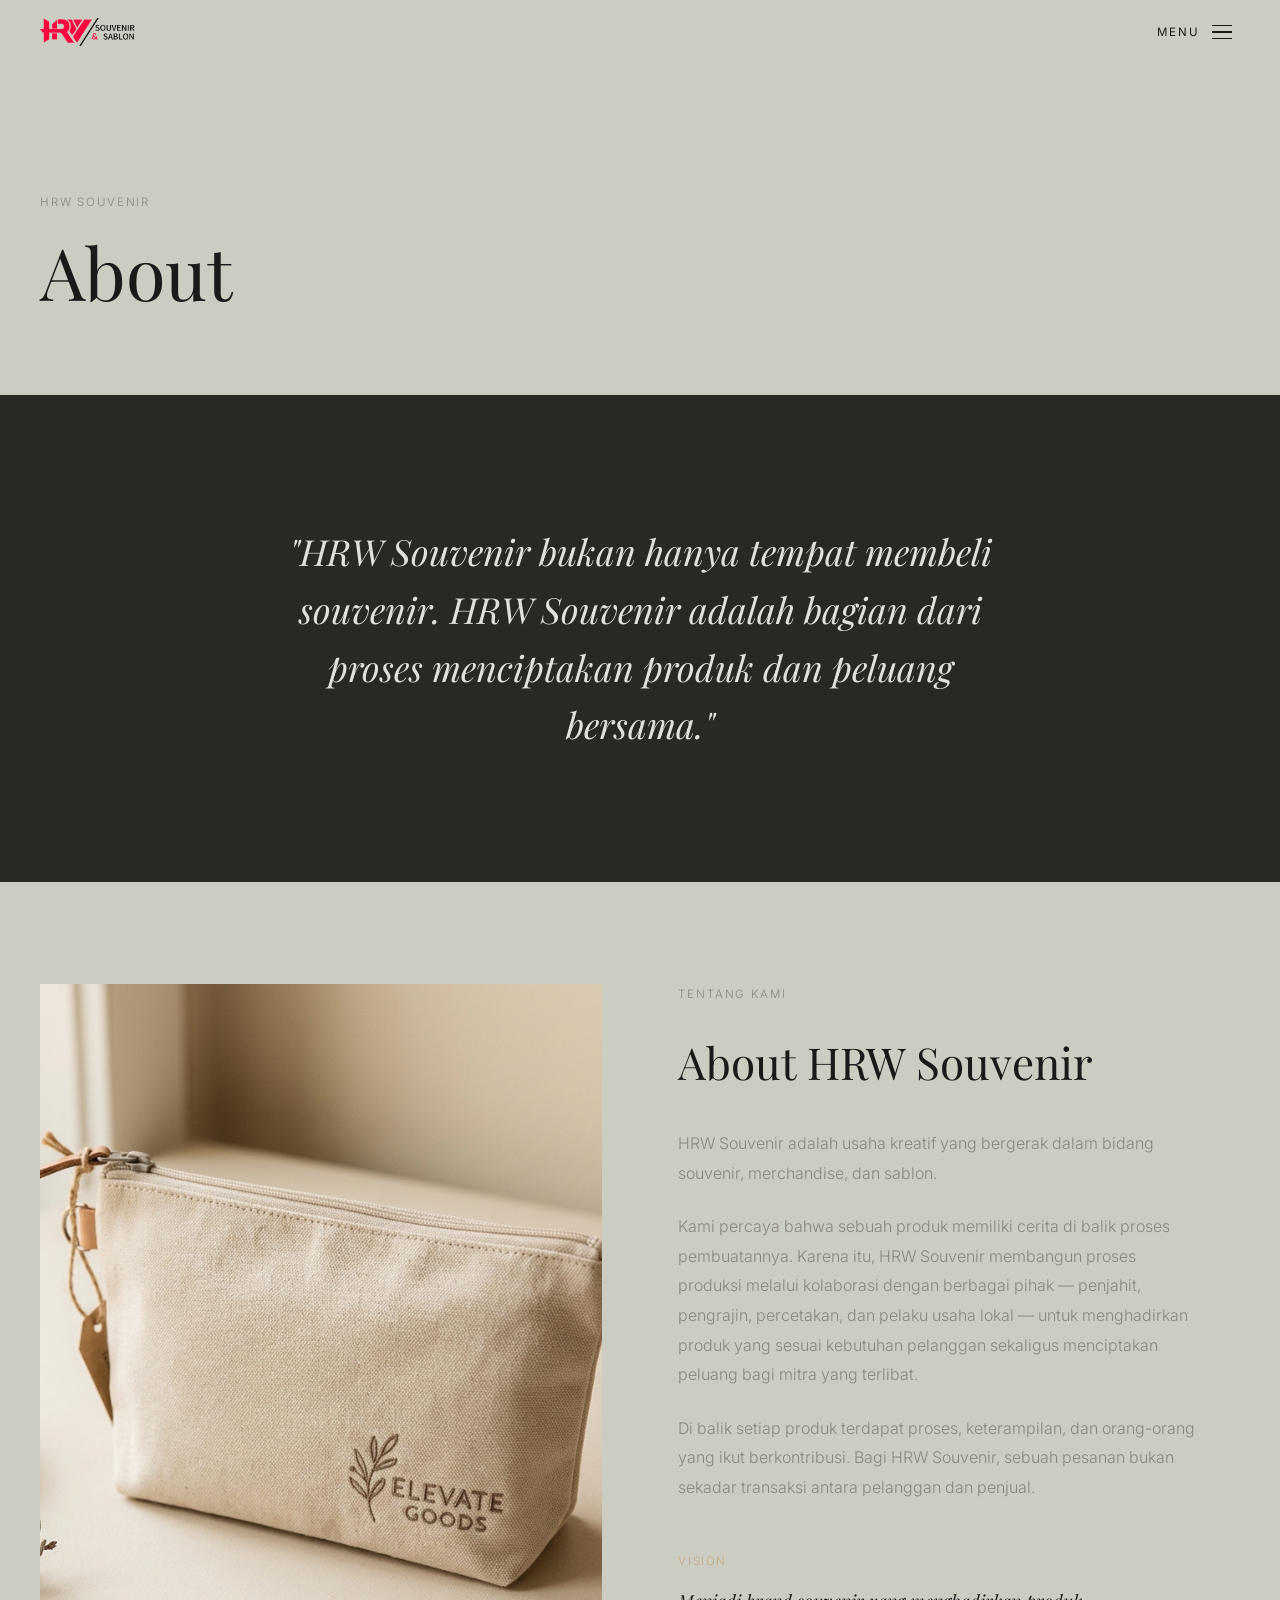
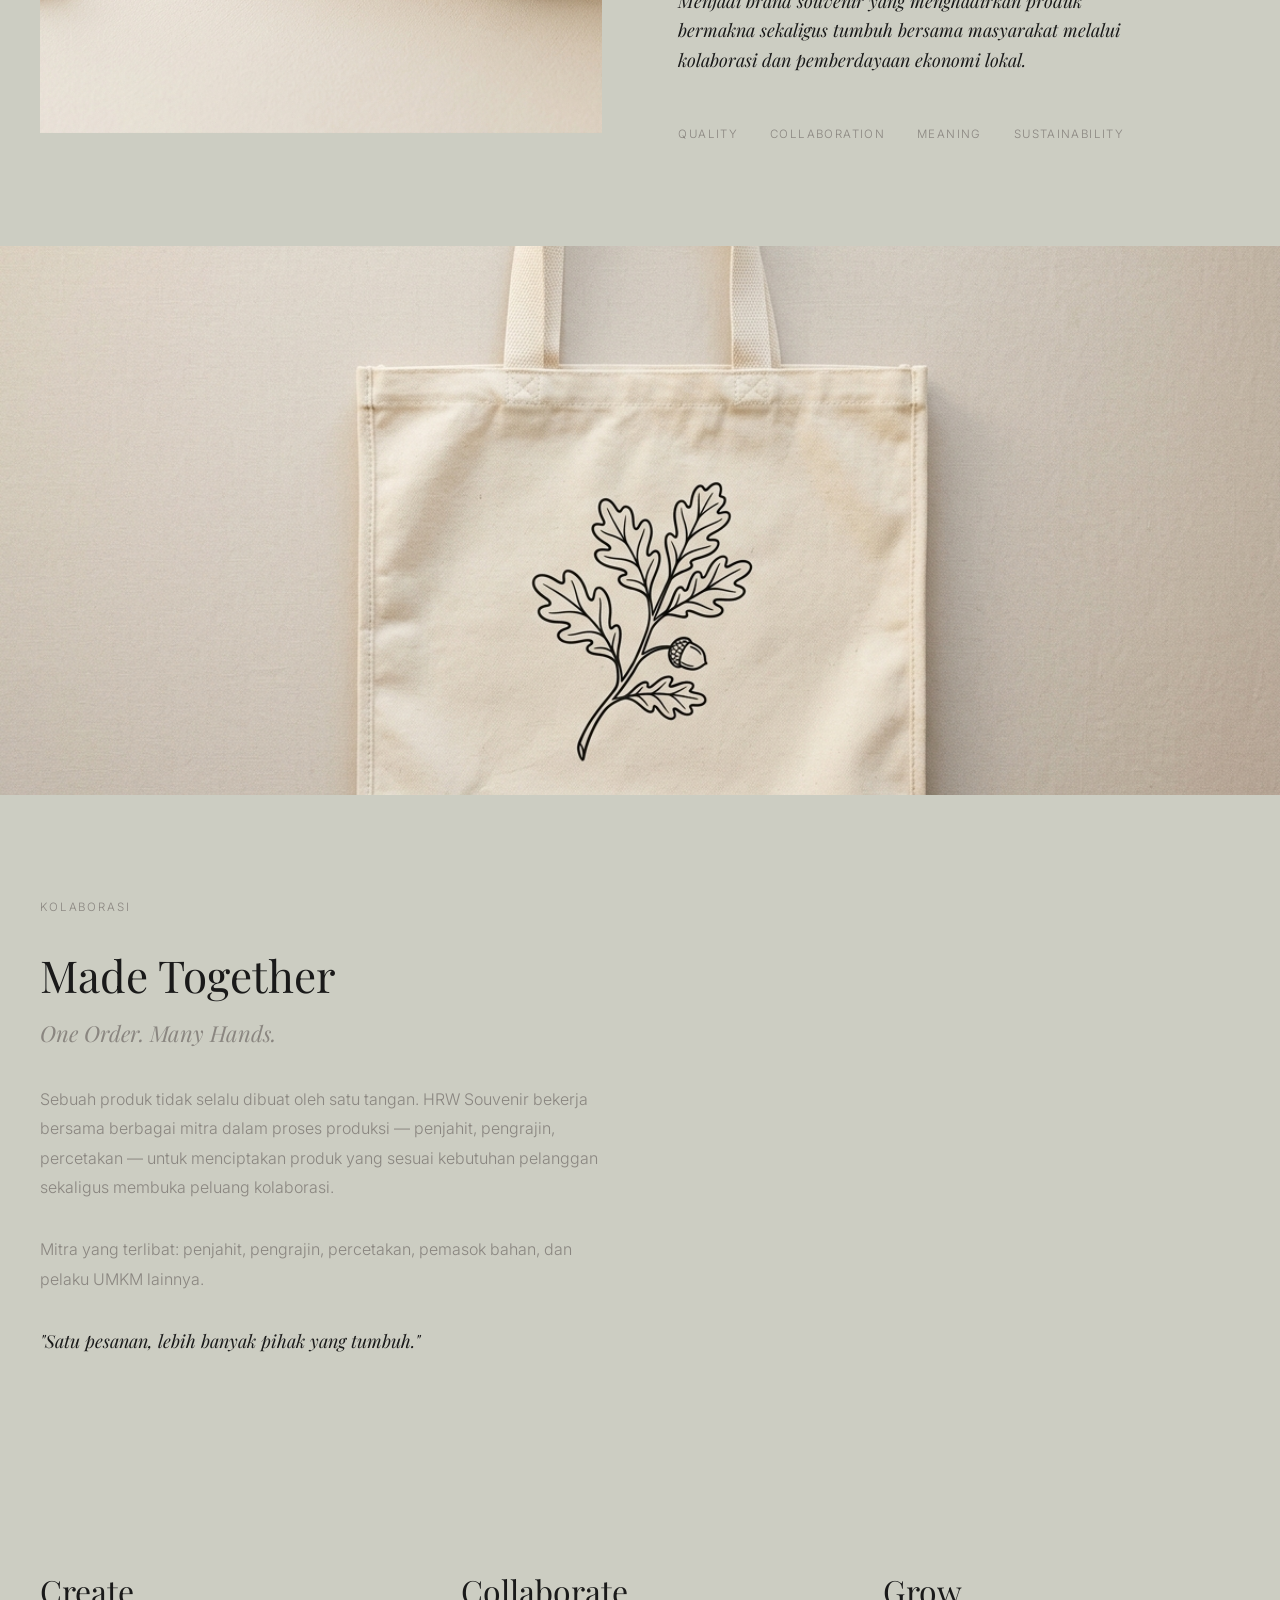
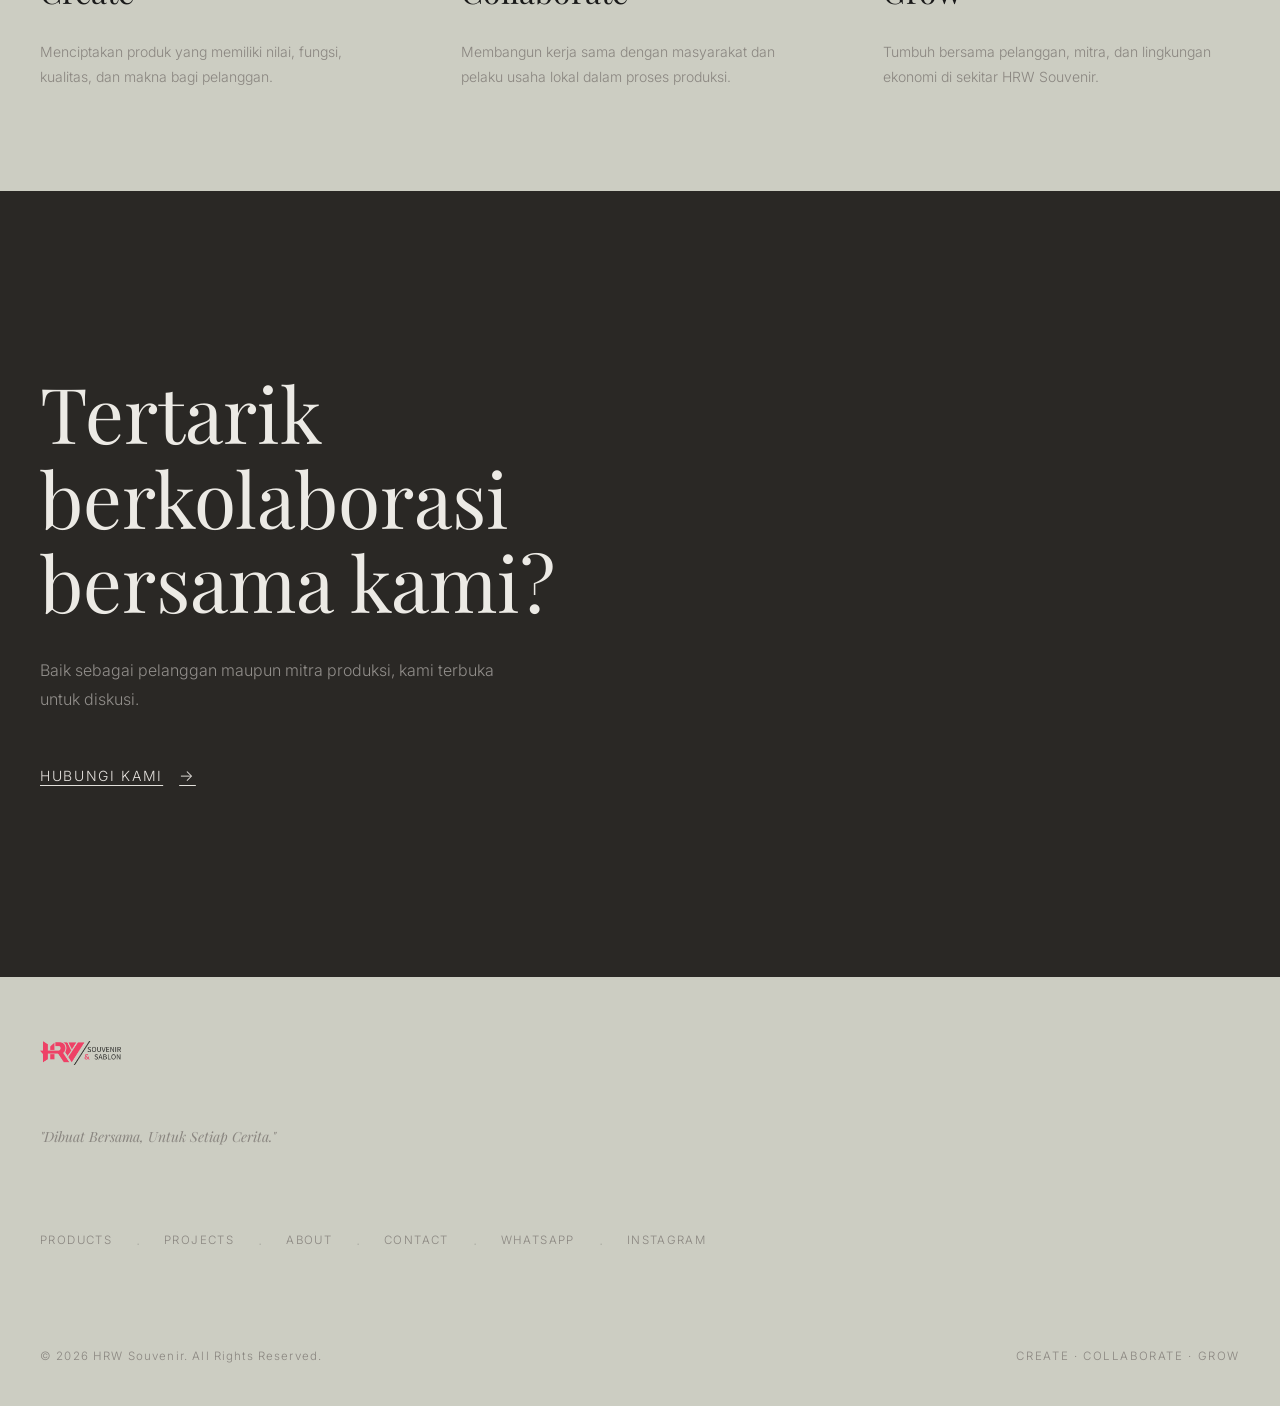
==== pages/about.html @ 1dc8d002 "Initial commit — HRW Souvenir website" ====
﻿<!DOCTYPE html>
<html lang="id">
<head>
  <meta charset="UTF-8" />
  <meta name="viewport" content="width=device-width, initial-scale=1.0" />
  <title>About — HRW Souvenir</title>
  <meta name="description" content="Tentang HRW Souvenir — brand lokal yang membuat souvenir dan merchandise melalui kolaborasi dengan mitra lokal." />
  <link rel="icon" href="../assets/images/logo/logo lingkaran.png" type="image/png" />
  <link rel="stylesheet" href="../css/style.css" />
</head>
<body>

  <!-- NAVBAR -->
  <nav class="navbar" id="navbar">
    <div class="navbar__inner">
      <a href="../index.html" class="navbar__logo">
        <img src="../assets/images/logo/logo samping.png" alt="HRW Souvenir" />
      </a>
      <button class="navbar__toggle" id="nav-toggle" aria-label="Toggle menu">
        <span class="navbar__toggle-label">Menu</span>
        <span class="navbar__toggle-bars">
          <span></span><span></span><span></span>
        </span>
      </button>
    </div>
  </nav>

  <!-- FULLSCREEN NAV OVERLAY -->
  <div class="nav-overlay" id="nav-overlay">
    <nav class="nav-overlay__links">
      <a href="./products.html" class="nav-overlay__link" data-close>Products</a>
      <a href="./projects.html" class="nav-overlay__link" data-close>Projects</a>
      <a href="./about.html"    class="nav-overlay__link nav-overlay__link--active" data-close>About</a>
      <a href="./contact.html"  class="nav-overlay__link" data-close>Contact</a>
    </nav>
    <div class="nav-overlay__meta">
      <a href="https://wa.me/6281234567890" target="_blank" class="nav-overlay__meta-link">WhatsApp</a>
      <a href="https://instagram.com/hrwsouvenir" target="_blank" class="nav-overlay__meta-link">Instagram</a>
      <a href="mailto:hello@hrwsouvenir.com" class="nav-overlay__meta-link">Email</a>
    </div>
  </div>

  <!-- PAGE HEADER -->
  <header class="page-header">
    <div class="page-header__inner">
      <span class="page-header__eyebrow">HRW Souvenir</span>
      <h1 class="page-header__title">About</h1>
    </div>
  </header>

  <!-- ABOUT BODY -->
  <section class="about-page">

    <!-- Brand story — full width serif quote -->
    <div class="about-story">
      <div class="about-story__inner">
        <p class="about-story__quote">
          "HRW Souvenir bukan hanya tempat membeli souvenir. HRW Souvenir adalah bagian dari proses menciptakan produk dan peluang bersama."
        </p>
      </div>
    </div>

    <!-- Detail section -->
    <div class="about">
      <div class="about__inner">
        <div class="about__img-wrap">
          <img src="../assets/images/products/pouch.jpg" alt="HRW Souvenir produk" loading="lazy" />
        </div>
        <div>
          <span class="about__eyebrow">Tentang Kami</span>
          <h2 class="about__heading">About HRW Souvenir</h2>
          <p class="about__copy">
            HRW Souvenir adalah usaha kreatif yang bergerak dalam bidang souvenir, merchandise, dan sablon.
          </p>
          <p class="about__copy">
            Kami percaya bahwa sebuah produk memiliki cerita di balik proses pembuatannya. Karena itu, HRW Souvenir membangun proses produksi melalui kolaborasi dengan berbagai pihak — penjahit, pengrajin, percetakan, dan pelaku usaha lokal — untuk menghadirkan produk yang sesuai kebutuhan pelanggan sekaligus menciptakan peluang bagi mitra yang terlibat.
          </p>
          <p class="about__copy">
            Di balik setiap produk terdapat proses, keterampilan, dan orang-orang yang ikut berkontribusi. Bagi HRW Souvenir, sebuah pesanan bukan sekadar transaksi antara pelanggan dan penjual.
          </p>

          <span class="about__vision-label">Vision</span>
          <blockquote class="about__vision">
            Menjadi brand souvenir yang menghadirkan produk bermakna sekaligus tumbuh bersama masyarakat melalui kolaborasi dan pemberdayaan ekonomi lokal.
          </blockquote>

          <div class="about__values">
            <span class="about__value">Quality</span>
            <span class="about__value">Collaboration</span>
            <span class="about__value">Meaning</span>
            <span class="about__value">Sustainability</span>
          </div>
        </div>
      </div>
    </div>

    <!-- Collaboration / Made Together -->
    <div class="together">
      <div class="together__image">
        <img src="../assets/images/products/totebag.jpg" alt="Proses kolaborasi HRW Souvenir" loading="lazy" />
      </div>
      <div class="together__body">
        <p class="together__eyebrow">Kolaborasi</p>
        <h2 class="together__heading">Made Together</h2>
        <p class="together__subheading">One Order. Many Hands.</p>
        <p class="together__copy">
          Sebuah produk tidak selalu dibuat oleh satu tangan. HRW Souvenir bekerja bersama berbagai mitra dalam proses produksi — penjahit, pengrajin, percetakan — untuk menciptakan produk yang sesuai kebutuhan pelanggan sekaligus membuka peluang kolaborasi.
        </p>
        <p class="together__copy">
          Mitra yang terlibat: penjahit, pengrajin, percetakan, pemasok bahan, dan pelaku UMKM lainnya.
        </p>
        <blockquote class="together__quote">
          "Satu pesanan, lebih banyak pihak yang tumbuh."
        </blockquote>
      </div>
    </div>

    <!-- Brand Essence -->
    <div class="about-essence">
      <div class="about-essence__inner">
        <div class="about-essence__item">
          <span class="about-essence__word">Create</span>
          <p class="about-essence__desc">Menciptakan produk yang memiliki nilai, fungsi, kualitas, dan makna bagi pelanggan.</p>
        </div>
        <div class="about-essence__item">
          <span class="about-essence__word">Collaborate</span>
          <p class="about-essence__desc">Membangun kerja sama dengan masyarakat dan pelaku usaha lokal dalam proses produksi.</p>
        </div>
        <div class="about-essence__item">
          <span class="about-essence__word">Grow</span>
          <p class="about-essence__desc">Tumbuh bersama pelanggan, mitra, dan lingkungan ekonomi di sekitar HRW Souvenir.</p>
        </div>
      </div>
    </div>

  </section>

  <!-- CTA -->
  <section class="cta-section">
    <div class="cta-section__inner">
      <h2 class="cta-section__heading">Tertarik<br />berkolaborasi<br />bersama kami?</h2>
      <p class="cta-section__copy">
        Baik sebagai pelanggan maupun mitra produksi, kami terbuka untuk diskusi.
      </p>
      <a href="./contact.html" class="cta-section__link">
        <span>Hubungi Kami</span>
        <span class="cta-section__link-arrow">→</span>
      </a>
    </div>
  </section>

  <!-- FOOTER -->
  <footer class="footer">
    <div class="footer__inner">
      <div class="footer__logo">
        <img src="../assets/images/logo/logo samping.png" alt="HRW Souvenir" />
      </div>
      <p class="footer__tagline">"Dibuat Bersama, Untuk Setiap Cerita."</p>
      <div class="footer__links">
        <a href="./products.html" class="footer__link">Products</a>
        <span class="footer__sep">·</span>
        <a href="./projects.html" class="footer__link">Projects</a>
        <span class="footer__sep">·</span>
        <a href="./about.html" class="footer__link">About</a>
        <span class="footer__sep">·</span>
        <a href="./contact.html" class="footer__link">Contact</a>
        <span class="footer__sep">·</span>
        <a href="https://wa.me/6281234567890" target="_blank" class="footer__link">WhatsApp</a>
        <span class="footer__sep">·</span>
        <a href="https://instagram.com/hrwsouvenir" target="_blank" class="footer__link">Instagram</a>
      </div>
      <div class="footer__bottom">
        <p class="footer__copy">© <span id="footer-year">2026</span> HRW Souvenir. All Rights Reserved.</p>
        <p class="footer__essence">Create · Collaborate · Grow</p>
      </div>
    </div>
  </footer>

  <script src="../js/main.js"></script>
</body>
</html>
---- css/style.css ----
﻿/* ============================================
   HRW SOUVENIR — Design System v2.0
   Hardgraft-inspired: Quiet · Editorial · Artisan
   ============================================ */

@import url('https://fonts.googleapis.com/css2?family=Playfair+Display:ital,wght@0,400;0,500;0,600;0,700;1,400;1,500&family=Inter:wght@300;400;500&display=swap');

/* --- Design Tokens --- */
:root {
  --color-bg:        #CCCDC2;
  --color-bg-white:  #CCCDC2;
  --color-dark:      #1A1A1A;
  --color-dark-warm: #2A2825;
  --color-text:      #1A1A1A;
  --color-muted:     #8A8680;
  --color-border:    rgba(26,26,26,0.08);
  --color-border-md: rgba(26,26,26,0.15);
  --color-accent:    #C4A882;

  --font-serif: 'Playfair Display', Georgia, serif;
  --font-sans:  'Inter', system-ui, sans-serif;

  --text-xs:   0.72rem;
  --text-sm:   0.875rem;
  --text-base: 1rem;
  --text-md:   1.125rem;
  --text-lg:   1.375rem;
  --text-xl:   1.75rem;
  --text-2xl:  2.25rem;
  --text-3xl:  3rem;
  --text-4xl:  4rem;
  --text-5xl:  5.5rem;

  --space-2:  0.5rem;
  --space-3:  0.75rem;
  --space-4:  1rem;
  --space-5:  1.25rem;
  --space-6:  1.5rem;
  --space-8:  2rem;
  --space-10: 2.5rem;
  --space-12: 3rem;
  --space-16: 4rem;
  --space-20: 5rem;
  --space-24: 6rem;
  --space-32: 8rem;
  --space-40: 10rem;

  --container: 1280px;
  --container-narrow: 680px;
  --pad: clamp(1.25rem, 4vw, 2.5rem);

  --ease-out: cubic-bezier(0.25, 0.46, 0.45, 0.94);
  --navbar-h: 64px;
}

/* --- Reset --- */
*, *::before, *::after { margin:0; padding:0; box-sizing:border-box; }

html {
  font-size: 16px;
  scroll-behavior: smooth;
  -webkit-font-smoothing: antialiased;
  -moz-osx-font-smoothing: grayscale;
}

body {
  font-family: var(--font-sans);
  font-weight: 300;
  color: var(--color-text);
  background: var(--color-bg);
  line-height: 1.75;
  overflow-x: hidden;
}

img { max-width:100%; height:auto; display:block; }
a   { text-decoration:none; color:inherit; }
button { font-family:var(--font-sans); cursor:pointer; border:none; background:none; outline:none; }
ul,ol { list-style:none; }

/* ============================================
   NAVBAR
   ============================================ */
.navbar {
  position: fixed;
  top: 0; left: 0; right: 0;
  height: var(--navbar-h);
  z-index: 1000;
  display: flex;
  align-items: center;
  padding: 0 var(--pad);
  mix-blend-mode: normal;
}

.navbar__inner {
  display: flex;
  align-items: center;
  justify-content: space-between;
  width: 100%;
  max-width: var(--container);
  margin: 0 auto;
}

.navbar__logo img {
  height: 28px;
  width: auto;
  display: block;
}

/* right side: menu toggle text */
.navbar__toggle {
  font-family: var(--font-sans);
  font-size: var(--text-xs);
  font-weight: 400;
  letter-spacing: 0.18em;
  text-transform: uppercase;
  color: var(--color-dark);
  display: flex;
  align-items: center;
  gap: var(--space-3);
  cursor: pointer;
  background: none;
  border: none;
  padding: var(--space-2);
  transition: opacity 0.2s ease;
}
.navbar__toggle:hover { opacity: 0.55; }

.navbar__toggle-bars {
  display: flex;
  flex-direction: column;
  gap: 5px;
}
.navbar__toggle-bars span {
  display: block;
  width: 20px;
  height: 1.5px;
  background: var(--color-dark);
  transition: transform 0.35s var(--ease-out), opacity 0.25s ease;
  transform-origin: center;
}
.navbar__toggle.is-active .navbar__toggle-bars span:nth-child(1) {
  transform: translateY(6.5px) rotate(45deg);
}
.navbar__toggle.is-active .navbar__toggle-bars span:nth-child(2) {
  opacity: 0;
}
.navbar__toggle.is-active .navbar__toggle-bars span:nth-child(3) {
  transform: translateY(-6.5px) rotate(-45deg);
}

/* ============================================
   FULLSCREEN MENU OVERLAY
   ============================================ */
.nav-overlay {
  position: fixed;
  inset: 0;
  background: var(--color-bg);
  z-index: 999;
  display: flex;
  flex-direction: column;
  align-items: flex-start;
  justify-content: center;
  padding: var(--space-32) var(--pad);
  opacity: 0;
  pointer-events: none;
  transition: opacity 0.4s var(--ease-out);
}
.nav-overlay.is-open {
  opacity: 1;
  pointer-events: all;
}

.nav-overlay__links {
  display: flex;
  flex-direction: column;
  gap: var(--space-6);
  margin-bottom: var(--space-16);
}

.nav-overlay__link {
  font-family: var(--font-serif);
  font-size: clamp(2rem, 5vw, 3.5rem);
  font-weight: 400;
  color: var(--color-dark);
  line-height: 1.1;
  transition: opacity 0.2s ease;
}
.nav-overlay__link:hover { opacity: 0.45; }

.nav-overlay__meta {
  display: flex;
  gap: var(--space-8);
}
.nav-overlay__meta-link {
  font-size: var(--text-xs);
  letter-spacing: 0.12em;
  text-transform: uppercase;
  color: var(--color-muted);
  transition: color 0.2s ease;
}
.nav-overlay__meta-link:hover { color: var(--color-dark); }

/* ============================================
   HERO
   ============================================ */
.hero {
  position: relative;
  width: 100%;
  padding-top: var(--navbar-h);
}

.hero__media {
  position: relative;
  width: 100%;
  height: calc(100vh - var(--navbar-h));
  min-height: 520px;
  overflow: hidden;
}

.hero__video,
.hero__img {
  width: 100%;
  height: 100%;
  object-fit: cover;
  object-position: center;
  display: block;
}

/* caption row below image */
.hero__caption {
  display: flex;
  align-items: baseline;
  justify-content: space-between;
  padding: var(--space-5) var(--pad) var(--space-6);
  border-bottom: 1px solid var(--color-border);
}

.hero__caption-left {
  display: flex;
  flex-direction: column;
  gap: var(--space-2);
}

.hero__product-name {
  font-family: var(--font-serif);
  font-size: var(--text-lg);
  font-weight: 400;
  color: var(--color-dark);
  line-height: 1.2;
}

.hero__product-sub {
  font-size: var(--text-xs);
  letter-spacing: 0.14em;
  text-transform: uppercase;
  color: var(--color-muted);
}

.hero__caption-right {
  font-size: var(--text-xs);
  letter-spacing: 0.12em;
  text-transform: uppercase;
  color: var(--color-muted);
}

.hero__scroll {
  display: flex;
  align-items: center;
  gap: var(--space-3);
  padding: var(--space-5) var(--pad);
  font-size: var(--text-xs);
  letter-spacing: 0.14em;
  text-transform: uppercase;
  color: var(--color-muted);
}

.hero__scroll-line {
  display: block;
  width: 40px;
  height: 1px;
  background: var(--color-muted);
}

/* ============================================
   BRAND INTRO
   ============================================ */
.brand-intro {
  padding: clamp(5rem, 12vw, 10rem) var(--pad);
  background: var(--color-bg);
}

.brand-intro__inner {
  max-width: var(--container-narrow);
  margin: 0 auto;
  text-align: center;
}

.brand-intro__quote {
  font-family: var(--font-serif);
  font-style: italic;
  font-size: clamp(1.25rem, 2.5vw, 1.75rem);
  font-weight: 400;
  color: var(--color-dark);
  line-height: 1.7;
  margin-bottom: var(--space-10);
}

.brand-intro__source {
  font-size: var(--text-xs);
  letter-spacing: 0.16em;
  text-transform: uppercase;
  color: var(--color-muted);
}

/* ============================================
   WORKS — EDITORIAL PRODUCT GRID
   ============================================ */
.works {
  background: var(--color-bg);
}

.works__header {
  padding: 0 var(--pad) var(--space-12);
  display: flex;
  align-items: baseline;
  justify-content: space-between;
  
  margin-bottom: var(--space-2);
}

.works__label {
  font-size: var(--text-xs);
  letter-spacing: 0.16em;
  text-transform: uppercase;
  color: var(--color-muted);
}

.works__count {
  font-size: var(--text-xs);
  letter-spacing: 0.1em;
  color: var(--color-muted);
}

/* Full-bleed single item */
.works__item--full {
  position: relative;
  width: 100%;
  overflow: hidden;
}

.works__item--full .works__img-wrap {
  width: 100%;
  aspect-ratio: 16 / 9;
  overflow: hidden;
}

/* Asymmetric 2-col */
.works__split {
  display: grid;
  grid-template-columns: 3fr 2fr;
  border-top: 1px solid var(--color-border);
}

.works__split--reverse {
  grid-template-columns: 2fr 3fr;
}

.works__item--col {
  position: relative;
  overflow: hidden;
  border-right: 1px solid var(--color-border);
}
.works__item--col:last-child { border-right: none; }

.works__item--col .works__img-wrap {
  width: 100%;
  aspect-ratio: 4 / 5;
  overflow: hidden;
}

.works__img {
  width: 100%;
  height: 100%;
  object-fit: cover;
  transition: transform 0.7s var(--ease-out);
}

.works__item--full:hover .works__img,
.works__item--col:hover .works__img {
  transform: scale(1.02);
}

.works__info {
  padding: var(--space-5) var(--pad) var(--space-8);
  display: flex;
  align-items: baseline;
  justify-content: space-between;
  
}

.works__name {
  font-family: var(--font-serif);
  font-size: var(--text-md);
  font-weight: 400;
  color: var(--color-dark);
}

.works__category {
  font-size: var(--text-xs);
  letter-spacing: 0.12em;
  text-transform: uppercase;
  color: var(--color-muted);
}

/* ============================================
   TOGETHER — FULL BLEED STORY
   ============================================ */
.together {
  background: var(--color-bg-white);
}

.together__image {
  width: 100%;
  aspect-ratio: 21 / 9;
  overflow: hidden;
}
.together__image img {
  width: 100%;
  height: 100%;
  object-fit: cover;
}

.together__body {
  padding: clamp(4rem, 8vw, 7rem) var(--pad);
  max-width: 680px;
}

.together__eyebrow {
  font-size: var(--text-xs);
  letter-spacing: 0.16em;
  text-transform: uppercase;
  color: var(--color-muted);
  margin-bottom: var(--space-8);
}

.together__heading {
  font-family: var(--font-serif);
  font-size: clamp(1.75rem, 3.5vw, 2.75rem);
  font-weight: 400;
  line-height: 1.2;
  margin-bottom: var(--space-3);
  color: var(--color-dark);
}

.together__subheading {
  font-family: var(--font-serif);
  font-style: italic;
  font-size: var(--text-lg);
  font-weight: 400;
  color: var(--color-muted);
  margin-bottom: var(--space-8);
}

.together__copy {
  font-size: var(--text-base);
  color: var(--color-muted);
  line-height: 1.85;
  margin-bottom: var(--space-8);
  max-width: 560px;
}

.together__quote {
  font-family: var(--font-serif);
  font-style: italic;
  font-size: var(--text-md);
  color: var(--color-dark);
  padding-left: var(--space-6);
  border-left: 1px solid var(--color-border-md);
}

/* ============================================
   SERVICES
   ============================================ */
.services {
  background: var(--color-bg);
  padding: clamp(4rem, 8vw, 7rem) var(--pad);
}

.services__header {
  margin-bottom: var(--space-16);
}

.services__eyebrow {
  font-size: var(--text-xs);
  letter-spacing: 0.16em;
  text-transform: uppercase;
  color: var(--color-muted);
  margin-bottom: var(--space-5);
  display: block;
}

.services__heading {
  font-family: var(--font-serif);
  font-size: clamp(1.5rem, 3vw, 2.25rem);
  font-weight: 400;
  color: var(--color-dark);
}

.services__list {
  display: grid;
  grid-template-columns: 1fr 1fr;
  border-top: 1px solid var(--color-border);
}

.service-item {
  padding: var(--space-10) var(--space-8);
  border-bottom: 1px solid var(--color-border);
  border-right: 1px solid var(--color-border);
  transition: background 0.3s ease;
  cursor: default;
}
.service-item:nth-child(even) { border-right: none; }
.service-item:hover { background: var(--color-bg-white); }

.service-item__num {
  font-size: var(--text-xs);
  letter-spacing: 0.1em;
  color: var(--color-muted);
  margin-bottom: var(--space-6);
}

.service-item__name {
  font-family: var(--font-serif);
  font-size: var(--text-xl);
  font-weight: 400;
  color: var(--color-dark);
  margin-bottom: var(--space-4);
  line-height: 1.2;
}

.service-item__desc {
  font-size: var(--text-sm);
  color: var(--color-muted);
  line-height: 1.8;
  margin-bottom: var(--space-8);
  max-width: 340px;
}

.service-item__link {
  font-size: var(--text-xs);
  letter-spacing: 0.12em;
  text-transform: uppercase;
  color: var(--color-dark);
  display: inline-flex;
  align-items: center;
  gap: var(--space-3);
  border-bottom: 1px solid var(--color-border-md);
  padding-bottom: 2px;
  transition: opacity 0.2s ease;
}
.service-item__link:hover { opacity: 0.5; }

/* ============================================
   PROCESS
   ============================================ */
.process {
  background: var(--color-dark-warm);
  padding: clamp(4rem, 8vw, 7rem) var(--pad);
}

.process__eyebrow {
  font-size: var(--text-xs);
  letter-spacing: 0.16em;
  text-transform: uppercase;
  color: rgba(255,255,255,0.35);
  display: block;
  margin-bottom: var(--space-12);
}

.process__steps {
  display: flex;
  align-items: baseline;
  gap: var(--space-4);
  flex-wrap: wrap;
}

.process__step {
  display: flex;
  align-items: baseline;
  gap: var(--space-3);
  color: rgba(255,255,255,0.9);
}

.process__step-name {
  font-family: var(--font-serif);
  font-size: clamp(1rem, 2.5vw, 1.5rem);
  font-weight: 400;
}

.process__step-num {
  font-size: var(--text-xs);
  color: rgba(255,255,255,0.35);
  letter-spacing: 0.08em;
}

.process__sep {
  color: rgba(255,255,255,0.2);
  font-size: var(--text-md);
  line-height: 1;
  flex-shrink: 0;
}

.process__desc-row {
  margin-top: var(--space-12);
  display: grid;
  grid-template-columns: repeat(5, 1fr);
  gap: var(--space-4);
  border-top: 1px solid rgba(255,255,255,0.08);
  padding-top: var(--space-10);
}

.process__desc-item {
  font-size: var(--text-xs);
  color: rgba(255,255,255,0.4);
  line-height: 1.7;
}

/* ============================================
   PROJECTS
   ============================================ */
.projects {
  background: var(--color-bg);
  padding: clamp(4rem, 8vw, 7rem) var(--pad);
}

.projects__header {
  display: flex;
  align-items: baseline;
  justify-content: space-between;
  margin-bottom: var(--space-12);
  padding-bottom: var(--space-8);
  border-bottom: 1px solid var(--color-border);
}

.projects__label {
  font-size: var(--text-xs);
  letter-spacing: 0.16em;
  text-transform: uppercase;
  color: var(--color-muted);
}

.projects__grid {
  display: grid;
  grid-template-columns: 1fr 1fr;
  gap: 1px;
  background: var(--color-border);
}

.project-card {
  background: var(--color-bg);
  overflow: hidden;
  cursor: pointer;
}

.project-card__img-wrap {
  width: 100%;
  aspect-ratio: 4 / 3;
  overflow: hidden;
}

.project-card__img {
  width: 100%;
  height: 100%;
  object-fit: cover;
  transition: transform 0.7s var(--ease-out);
}
.project-card:hover .project-card__img { transform: scale(1.02); }

.project-card__info {
  padding: var(--space-5) var(--space-6);
  display: flex;
  justify-content: space-between;
  align-items: flex-end;
}

.project-card__name {
  font-family: var(--font-serif);
  font-size: var(--text-base);
  font-weight: 400;
  color: var(--color-dark);
  margin-bottom: var(--space-2);
}

.project-card__meta {
  font-size: var(--text-xs);
  letter-spacing: 0.08em;
  color: var(--color-muted);
}

.project-card__year {
  font-size: var(--text-xs);
  letter-spacing: 0.1em;
  color: var(--color-muted);
  flex-shrink: 0;
}

/* ============================================
   ABOUT
   ============================================ */
.about {
  background: var(--color-bg-white);
  padding: clamp(4rem, 8vw, 7rem) var(--pad);
}

.about__inner {
  display: grid;
  grid-template-columns: 1fr 1fr;
  gap: clamp(3rem, 6vw, 6rem);
  align-items: start;
}

.about__img-wrap {
  width: 100%;
  aspect-ratio: 3 / 4;
  overflow: hidden;
  position: sticky;
  top: calc(var(--navbar-h) + 2rem);
}
.about__img-wrap img {
  width: 100%;
  height: 100%;
  object-fit: cover;
}

.about__eyebrow {
  font-size: var(--text-xs);
  letter-spacing: 0.16em;
  text-transform: uppercase;
  color: var(--color-muted);
  display: block;
  margin-bottom: var(--space-8);
}

.about__heading {
  font-family: var(--font-serif);
  font-size: clamp(1.75rem, 3.5vw, 2.75rem);
  font-weight: 400;
  color: var(--color-dark);
  line-height: 1.2;
  margin-bottom: var(--space-10);
}

.about__copy {
  font-size: var(--text-base);
  color: var(--color-muted);
  line-height: 1.85;
  margin-bottom: var(--space-6);
  max-width: 520px;
}

.about__vision-label {
  font-size: var(--text-xs);
  letter-spacing: 0.14em;
  text-transform: uppercase;
  color: var(--color-accent);
  display: block;
  margin-top: var(--space-12);
  margin-bottom: var(--space-4);
}

.about__vision {
  font-family: var(--font-serif);
  font-style: italic;
  font-size: var(--text-md);
  color: var(--color-dark);
  line-height: 1.65;
  padding-left: var(--space-6);
  border-left: 1px solid var(--color-border-md);
  max-width: 480px;
  margin-bottom: var(--space-12);
}

.about__values {
  display: flex;
  gap: var(--space-8);
  flex-wrap: wrap;
  padding-top: var(--space-8);
  border-top: 1px solid var(--color-border);
}

.about__value {
  font-size: var(--text-xs);
  letter-spacing: 0.12em;
  text-transform: uppercase;
  color: var(--color-muted);
}

/* ============================================
   CTA SECTION
   ============================================ */
.cta-section {
  background: var(--color-dark-warm);
  padding: clamp(6rem, 14vw, 12rem) var(--pad);
}

.cta-section__inner {
  max-width: 820px;
}

.cta-section__heading {
  font-family: var(--font-serif);
  font-size: clamp(2.5rem, 6vw, 5rem);
  font-weight: 400;
  color: rgba(247,244,239,0.95);
  line-height: 1.1;
  margin-bottom: var(--space-8);
}

.cta-section__copy {
  font-size: var(--text-base);
  color: rgba(247,244,239,0.5);
  line-height: 1.8;
  max-width: 480px;
  margin-bottom: var(--space-12);
}

.cta-section__link {
  display: inline-flex;
  align-items: center;
  gap: var(--space-4);
  font-size: var(--text-sm);
  letter-spacing: 0.12em;
  text-transform: uppercase;
  color: rgba(247,244,239,0.9);
  border-bottom: 1px solid rgba(247,244,239,0.3);
  padding-bottom: var(--space-2);
  transition: opacity 0.2s ease, border-color 0.2s ease;
}
.cta-section__link:hover {
  opacity: 0.6;
  border-color: rgba(247,244,239,0.1);
}

.cta-section__link-arrow {
  font-size: 1.1em;
}

/* ============================================
   FOOTER
   ============================================ */
.footer {
  background: var(--color-bg);
  padding: var(--space-16) var(--pad) var(--space-10);
  
}

.footer__inner {
  max-width: var(--container);
  margin: 0 auto;
  display: flex;
  flex-direction: column;
  gap: var(--space-10);
}

.footer__logo img {
  height: 24px;
  width: auto;
  margin-bottom: var(--space-5);
  opacity: 0.7;
}

.footer__tagline {
  font-family: var(--font-serif);
  font-style: italic;
  font-size: var(--text-sm);
  color: var(--color-muted);
  margin-bottom: var(--space-10);
}

.footer__links {
  display: flex;
  gap: var(--space-6);
  flex-wrap: wrap;
  margin-bottom: var(--space-10);
}

.footer__link {
  font-size: var(--text-xs);
  letter-spacing: 0.12em;
  text-transform: uppercase;
  color: var(--color-muted);
  transition: color 0.2s ease;
}
.footer__link:hover { color: var(--color-dark); }

.footer__sep {
  color: var(--color-border-md);
}

.footer__bottom {
  display: flex;
  align-items: center;
  justify-content: space-between;
  padding-top: var(--space-8);
  
  flex-wrap: wrap;
  gap: var(--space-4);
}

.footer__copy {
  font-size: var(--text-xs);
  letter-spacing: 0.1em;
  color: var(--color-muted);
}

.footer__essence {
  font-size: var(--text-xs);
  letter-spacing: 0.14em;
  text-transform: uppercase;
  color: var(--color-muted);
}

/* ============================================
   TRUST BAR (like Hardgraft's flag badges)
   ============================================ */
.trust-bar {
  background: var(--color-bg-white);
  border-top: 1px solid var(--color-border);
  border-bottom: 1px solid var(--color-border);
  padding: var(--space-8) var(--pad);
}

.trust-bar__inner {
  max-width: var(--container);
  margin: 0 auto;
  display: grid;
  grid-template-columns: repeat(4, 1fr);
  gap: var(--space-8);
}

.trust-item {
  display: flex;
  flex-direction: column;
  gap: var(--space-3);
}

.trust-item__title {
  font-family: var(--font-serif);
  font-size: var(--text-sm);
  font-weight: 400;
  color: var(--color-dark);
  line-height: 1.3;
}

.trust-item__desc {
  font-size: var(--text-xs);
  color: var(--color-muted);
  line-height: 1.7;
}

/* ============================================
   RESPONSIVE
   ============================================ */
@media (max-width: 1024px) {
  .works__split {
    grid-template-columns: 1fr 1fr;
  }
  .works__split--reverse {
    grid-template-columns: 1fr 1fr;
  }
  .process__desc-row {
    grid-template-columns: repeat(3, 1fr);
  }
  .trust-bar__inner {
    grid-template-columns: repeat(2, 1fr);
  }
}

@media (max-width: 768px) {
  :root { --navbar-h: 56px; }

  .works__item--full .works__img-wrap { aspect-ratio: 4 / 3; }
  .works__split,
  .works__split--reverse { grid-template-columns: 1fr; }
  .works__item--col { border-right: none; border-bottom: 1px solid var(--color-border); }
  .works__item--col .works__img-wrap { aspect-ratio: 3 / 2; }

  .together__image { aspect-ratio: 4 / 3; }

  .services__list { grid-template-columns: 1fr; }
  .service-item { border-right: none; }
  .service-item:nth-child(even) { border-right: none; }

  .process__steps { flex-direction: column; gap: var(--space-5); }
  .process__sep { display: none; }
  .process__desc-row { grid-template-columns: 1fr 1fr; }

  .projects__grid { grid-template-columns: 1fr; }

  .about__inner { grid-template-columns: 1fr; }
  .about__img-wrap {
    aspect-ratio: 3 / 2;
    position: relative;
    top: auto;
  }
  .about__values { gap: var(--space-5); }

  .footer__links { gap: var(--space-4); }
  .footer__bottom { flex-direction: column; align-items: flex-start; }

  .trust-bar__inner { grid-template-columns: 1fr 1fr; gap: var(--space-6); }
}

@media (max-width: 480px) {
  .process__desc-row { grid-template-columns: 1fr; }
  .trust-bar__inner { grid-template-columns: 1fr; }
  .projects__header { flex-direction: column; gap: var(--space-3); }
}

/* ============================================
   PAGE HEADER — dipakai di semua halaman dalam
   ============================================ */
.page-header {
  padding-top: var(--navbar-h);
  background: var(--color-bg);
}

.page-header__inner {
  padding: clamp(4rem, 10vw, 8rem) var(--pad) clamp(3rem, 6vw, 5rem);
  border-bottom: 1px solid var(--color-border);
}

.page-header__eyebrow {
  display: block;
  font-size: var(--text-xs);
  letter-spacing: 0.16em;
  text-transform: uppercase;
  color: var(--color-muted);
  margin-bottom: var(--space-5);
}

.page-header__title {
  font-family: var(--font-serif);
  font-size: clamp(2.5rem, 6vw, 4.5rem);
  font-weight: 400;
  color: var(--color-dark);
  line-height: 1.1;
  margin-bottom: var(--space-5);
}

.page-header__desc {
  font-size: var(--text-base);
  color: var(--color-muted);
  max-width: 520px;
  line-height: 1.8;
}

/* Generic page text link */
.page-link {
  display: inline-flex;
  align-items: center;
  gap: var(--space-3);
  font-size: var(--text-xs);
  letter-spacing: 0.12em;
  text-transform: uppercase;
  color: var(--color-dark);
  border-bottom: 1px solid var(--color-border-md);
  padding-bottom: 2px;
  transition: opacity 0.2s ease;
}
.page-link:hover { opacity: 0.5; }

/* Active nav link */
.nav-overlay__link--active {
  opacity: 0.35;
  pointer-events: none;
}

/* ============================================
   WORKS — VIEW ALL LINK
   ============================================ */
.works__view-all {
  padding: var(--space-10) var(--pad);
  border-top: 1px solid var(--color-border);
  display: flex;
  justify-content: flex-end;
}

.works__view-link {
  font-size: var(--text-xs);
  letter-spacing: 0.12em;
  text-transform: uppercase;
  color: var(--color-muted);
  display: inline-flex;
  align-items: center;
  gap: var(--space-3);
  transition: color 0.2s ease;
}
.works__view-link:hover { color: var(--color-dark); }

/* ============================================
   PRODUCTS PAGE
   ============================================ */
.product-section {
  padding-bottom: var(--space-20);
}

.product-category {
  padding: clamp(3rem, 6vw, 5rem) var(--pad);
}

.product-category__header {
  display: flex;
  align-items: flex-start;
  gap: var(--space-6);
  margin-bottom: var(--space-10);
  padding-bottom: var(--space-8);
  border-bottom: 1px solid var(--color-border);
}

.product-category__num {
  font-size: var(--text-xs);
  letter-spacing: 0.1em;
  color: var(--color-muted);
  flex-shrink: 0;
  padding-top: 4px;
}

.product-category__name {
  font-family: var(--font-serif);
  font-size: clamp(1.5rem, 3vw, 2.25rem);
  font-weight: 400;
  color: var(--color-dark);
  margin-bottom: var(--space-2);
}

.product-category__tagline {
  font-family: var(--font-serif);
  font-style: italic;
  font-size: var(--text-base);
  color: var(--color-muted);
}

.product-category__body {
  display: grid;
  grid-template-columns: 1fr 1fr;
  gap: clamp(2rem, 4vw, 4rem);
  align-items: start;
}

.product-grid {
  display: grid;
  grid-template-columns: 1fr 1fr;
  gap: 1px;
  background: var(--color-border);
}

.product-item {
  background: var(--color-bg);
  overflow: hidden;
}

.product-item__img-wrap {
  width: 100%;
  aspect-ratio: 3 / 4;
  overflow: hidden;
}

.product-item__img {
  width: 100%;
  height: 100%;
  object-fit: cover;
  transition: transform 0.7s var(--ease-out);
}
.product-item:hover .product-item__img { transform: scale(1.02); }

.product-item__info {
  padding: var(--space-4) var(--space-4) var(--space-5);
}

.product-item__name {
  font-family: var(--font-serif);
  font-size: var(--text-base);
  font-weight: 400;
  color: var(--color-dark);
  margin-bottom: var(--space-2);
}

.product-item__meta {
  font-size: var(--text-xs);
  letter-spacing: 0.08em;
  color: var(--color-muted);
}

.product-category__desc {
  font-size: var(--text-base);
  color: var(--color-muted);
  line-height: 1.85;
  margin-bottom: var(--space-8);
}

.product-divider {
  height: 1px;
  background: var(--color-border);
  margin: 0 var(--pad);
}

/* ============================================
   PROJECTS PAGE
   ============================================ */
.projects-page {
  padding-bottom: var(--space-20);
}

.project-feature {
  margin-bottom: 1px;
}

.project-feature__img-wrap {
  width: 100%;
  aspect-ratio: 16 / 7;
  overflow: hidden;
}

.project-feature__img {
  width: 100%;
  height: 100%;
  object-fit: cover;
  transition: transform 0.7s var(--ease-out);
}
.project-feature:hover .project-feature__img { transform: scale(1.01); }

.project-feature__info {
  display: flex;
  gap: var(--space-6);
  align-items: flex-start;
  padding: var(--space-8) var(--pad) var(--space-12);
  border-bottom: 1px solid var(--color-border);
}

.project-feature__num {
  font-size: var(--text-xs);
  letter-spacing: 0.1em;
  color: var(--color-muted);
  flex-shrink: 0;
  padding-top: 3px;
}

.project-feature__name {
  font-family: var(--font-serif);
  font-size: clamp(1.25rem, 2.5vw, 1.75rem);
  font-weight: 400;
  color: var(--color-dark);
  margin-bottom: var(--space-2);
}

.project-feature__meta {
  font-size: var(--text-xs);
  letter-spacing: 0.1em;
  text-transform: uppercase;
  color: var(--color-muted);
  margin-bottom: var(--space-4);
}

.project-feature__desc {
  font-size: var(--text-sm);
  color: var(--color-muted);
  line-height: 1.8;
  max-width: 480px;
}

.projects-page__grid {
  padding: var(--space-2) var(--pad);
  display: grid;
  grid-template-columns: 1fr 1fr;
  gap: 1px;
  background: var(--color-border);
}

/* ============================================
   ABOUT PAGE
   ============================================ */
.about-story {
  background: var(--color-dark-warm);
  padding: clamp(5rem, 10vw, 9rem) var(--pad);
}

.about-story__inner {
  max-width: 720px;
  margin: 0 auto;
  text-align: center;
}

.about-story__quote {
  font-family: var(--font-serif);
  font-style: italic;
  font-size: clamp(1.5rem, 3vw, 2.25rem);
  font-weight: 400;
  color: rgba(247,244,239,0.9);
  line-height: 1.6;
}

.about-essence {
  background: var(--color-bg);
  padding: clamp(4rem, 8vw, 7rem) var(--pad);
  border-top: 1px solid var(--color-border);
}

.about-essence__inner {
  display: grid;
  grid-template-columns: repeat(3, 1fr);
  gap: var(--space-8);
}

.about-essence__word {
  display: block;
  font-family: var(--font-serif);
  font-size: clamp(1.5rem, 3vw, 2rem);
  font-weight: 400;
  color: var(--color-dark);
  margin-bottom: var(--space-5);
}

.about-essence__desc {
  font-size: var(--text-sm);
  color: var(--color-muted);
  line-height: 1.8;
}

/* ============================================
   CONTACT PAGE
   ============================================ */
.contact-page {
  padding-top: var(--navbar-h);
  min-height: 100vh;
  display: flex;
  flex-direction: column;
}

.contact-page__header {
  padding: clamp(4rem, 10vw, 8rem) var(--pad) clamp(3rem, 6vw, 5rem);
  border-bottom: 1px solid var(--color-border);
}

.contact-page__title {
  font-family: var(--font-serif);
  font-size: clamp(2.5rem, 6vw, 4.5rem);
  font-weight: 400;
  color: var(--color-dark);
  line-height: 1.1;
  margin: var(--space-5) 0;
}

.contact-page__sub {
  font-size: var(--text-base);
  color: var(--color-muted);
  max-width: 460px;
  line-height: 1.8;
}

.contact-page__body {
  display: grid;
  grid-template-columns: 1fr 1fr;
  flex: 1;
}

.contact-primary {
  padding: clamp(3rem, 6vw, 5rem) var(--pad);
  border-right: 1px solid var(--color-border);
  border-bottom: 1px solid var(--color-border);
  display: flex;
  align-items: flex-start;
}

.contact-cta-block {
  display: flex;
  flex-direction: column;
  gap: var(--space-3);
  transition: opacity 0.2s ease;
}
.contact-cta-block:hover { opacity: 0.6; }

.contact-cta-block__label {
  font-size: var(--text-xs);
  letter-spacing: 0.16em;
  text-transform: uppercase;
  color: var(--color-muted);
}

.contact-cta-block__text {
  font-family: var(--font-serif);
  font-size: clamp(1.5rem, 3vw, 2.25rem);
  font-weight: 400;
  color: var(--color-dark);
  line-height: 1.2;
}

.contact-cta-block__sub {
  font-size: var(--text-xs);
  color: var(--color-muted);
  letter-spacing: 0.04em;
}

.contact-info {
  padding: clamp(3rem, 6vw, 5rem) var(--pad);
  border-bottom: 1px solid var(--color-border);
  display: flex;
  flex-direction: column;
  gap: var(--space-8);
}

.contact-info__item {
  display: flex;
  flex-direction: column;
  gap: var(--space-2);
}

.contact-info__label {
  font-size: var(--text-xs);
  letter-spacing: 0.14em;
  text-transform: uppercase;
  color: var(--color-muted);
}

.contact-info__value {
  font-size: var(--text-base);
  color: var(--color-dark);
  transition: opacity 0.2s ease;
}
a.contact-info__value:hover { opacity: 0.5; }

.contact-order-info {
  padding: clamp(3rem, 6vw, 5rem) var(--pad);
  grid-column: 1 / -1;
  border-top: 1px solid var(--color-border);
}

.contact-order-info__heading {
  font-family: var(--font-serif);
  font-size: var(--text-xl);
  font-weight: 400;
  color: var(--color-dark);
  margin-bottom: var(--space-10);
}

.contact-order-info__list {
  display: grid;
  grid-template-columns: repeat(4, 1fr);
  gap: var(--space-8);
}

.contact-order-info__item {
  display: flex;
  flex-direction: column;
  gap: var(--space-4);
}

.contact-order-info__num {
  font-size: var(--text-xs);
  letter-spacing: 0.1em;
  color: var(--color-muted);
}

.contact-order-info__title {
  font-family: var(--font-serif);
  font-size: var(--text-md);
  font-weight: 400;
  color: var(--color-dark);
}

.contact-order-info__desc {
  font-size: var(--text-sm);
  color: var(--color-muted);
  line-height: 1.7;
}

/* ============================================
   RESPONSIVE — inner pages
   ============================================ */
@media (max-width: 768px) {
  .product-category__body { grid-template-columns: 1fr; }
  .product-grid { grid-template-columns: 1fr 1fr; }

  .projects-page__grid { grid-template-columns: 1fr; padding: var(--space-2) 0; }
  .project-feature__info { flex-direction: column; gap: var(--space-3); }

  .about-essence__inner { grid-template-columns: 1fr; gap: var(--space-10); }

  .contact-page__body { grid-template-columns: 1fr; }
  .contact-primary { border-right: none; }
  .contact-order-info__list { grid-template-columns: 1fr 1fr; }
}

@media (max-width: 480px) {
  .product-grid { grid-template-columns: 1fr; }
  .contact-order-info__list { grid-template-columns: 1fr; }
}

/* ============================================
   HARDGRAFT-STYLE HOMEPAGE LAYOUT
   hg- prefix = homepage specific components
   ============================================ */

/* ============================================
   HERO — Full bleed, heading tengah-kiri vertikal
   ============================================ */
.hg-hero {
  position: relative;
  width: 100%;
  height: 100vh;
  min-height: 580px;
  padding-top: var(--navbar-h);
  overflow: hidden;
}

/* Gambar penuh, tidak ada overlay */
.hg-hero__bg {
  position: absolute;
  inset: 0;
  z-index: 0;
}

.hg-hero__bg-img {
  width: 100%;
  height: 100%;
  object-fit: cover;
  object-position: right center;
  display: block;
}

/* Heading di tengah vertikal, posisi 25% dari kiri */
.hg-hero__content {
  position: absolute;
  z-index: 2;
  top: 50%;
  left: 25%;
  transform: translate(-50%, -50%);
  max-width: 480px;
  text-align: center;
}

.hg-hero__heading {
  font-family: var(--font-serif);
  font-size: clamp(2.75rem, 5.5vw, 5rem);
  font-weight: 400;
  color: var(--color-dark);
  line-height: 1.1;
  letter-spacing: -0.01em;
}

/* ============================================
   HG PRODUCTS — 4-col product grid
   Seperti Hardgraft's collection listing
   ============================================ */
.hg-products {
  display: grid;
  grid-template-columns: repeat(4, 1fr);
  border-top: 1px solid var(--color-border);
}

.hg-product {
  display: block;
  overflow: hidden;
  
  background: var(--color-bg);
  transition: background 0.3s ease;
}
.hg-product:last-child { border-right: none; }
.hg-product:hover { background: var(--color-bg-white); }

.hg-product__img-wrap {
  width: 100%;
  aspect-ratio: 3 / 4;
  overflow: hidden;
}

.hg-product__img {
  width: 100%;
  height: 100%;
  object-fit: cover;
  transition: transform 0.7s var(--ease-out);
}
.hg-product:hover .hg-product__img { transform: scale(1.03); }

.hg-product__info {
  padding: var(--space-4) var(--space-5) var(--space-6);
  
}

.hg-product__name {
  display: block;
  font-family: var(--font-serif);
  font-size: var(--text-base);
  font-weight: 400;
  color: var(--color-dark);
  margin-bottom: var(--space-2);
  line-height: 1.3;
}

.hg-product__meta {
  display: block;
  font-size: var(--text-xs);
  letter-spacing: 0.08em;
  color: var(--color-muted);
}

/* View all bar */
.hg-view-all-bar {
  padding: var(--space-5) var(--pad);
  
  display: flex;
  justify-content: flex-end;
  background: var(--color-bg);
}

.hg-view-all-link {
  font-size: var(--text-xs);
  letter-spacing: 0.14em;
  text-transform: uppercase;
  color: var(--color-muted);
  transition: color 0.2s ease;
}
.hg-view-all-link:hover { color: var(--color-dark); }

/* ============================================
   HG WELCOME — Hardgraft welcome paragraph
   ============================================ */
.hg-welcome {
  background: var(--color-bg);
  padding: clamp(5rem, 10vw, 9rem) var(--pad);
  border-bottom: 1px solid var(--color-border);
}

.hg-welcome__inner {
  max-width: 720px;
  margin: 0 auto;
  text-align: center;
}

.hg-welcome__text {
  font-family: var(--font-serif);
  font-style: italic;
  font-size: clamp(1.05rem, 2vw, 1.4rem);
  font-weight: 400;
  color: var(--color-dark);
  line-height: 1.85;
  margin-bottom: var(--space-10);
}

.hg-welcome__link {
  font-size: var(--text-xs);
  letter-spacing: 0.14em;
  text-transform: uppercase;
  color: var(--color-muted);
  border-bottom: 1px solid var(--color-border-md);
  padding-bottom: 2px;
  transition: color 0.2s ease, border-color 0.2s ease;
}
.hg-welcome__link:hover {
  color: var(--color-dark);
  border-color: var(--color-dark);
}

/* ============================================
   HG FEATURE — single featured product
   Hardgraft "Leather House Holdall" style block
   ============================================ */
.hg-feature {
  background: var(--color-bg-white);
  border-bottom: 1px solid var(--color-border);
}

.hg-feature__link {
  display: block;
}

.hg-feature__img-wrap {
  width: 100%;
  aspect-ratio: 16 / 8;
  overflow: hidden;
}

.hg-feature__img {
  width: 100%;
  height: 100%;
  object-fit: cover;
  object-position: center 40%;
  transition: transform 0.9s var(--ease-out);
}
.hg-feature__link:hover .hg-feature__img { transform: scale(1.02); }

.hg-feature__body {
  padding: clamp(2.5rem, 5vw, 4rem) var(--pad);
  display: flex;
  align-items: baseline;
  justify-content: space-between;
  gap: var(--space-8);
  flex-wrap: wrap;
  
}

.hg-feature__heading {
  font-family: var(--font-serif);
  font-size: clamp(1.5rem, 3vw, 2.5rem);
  font-weight: 400;
  color: var(--color-dark);
  line-height: 1.2;
}

.hg-feature__desc {
  font-size: var(--text-sm);
  color: var(--color-muted);
  max-width: 400px;
  line-height: 1.7;
}

.hg-feature__cta {
  font-size: var(--text-xs);
  letter-spacing: 0.16em;
  text-transform: uppercase;
  color: var(--color-dark);
  border-bottom: 1px solid var(--color-border-md);
  padding-bottom: 2px;
  flex-shrink: 0;
  transition: opacity 0.2s ease;
}
.hg-feature__link:hover .hg-feature__cta { opacity: 0.45; }

/* Alt bg for second feature */
.hg-feature--alt {
  background: var(--color-bg);
}

/* ============================================
   HG STATEMENT — Hardgraft materials copy block
   ============================================ */
.hg-statement {
  background: var(--color-dark-warm);
  padding: clamp(4rem, 8vw, 7rem) var(--pad);
  border-bottom: 1px solid rgba(255,255,255,0.06);
}

.hg-statement__inner {
  max-width: 820px;
  display: flex;
  align-items: flex-end;
  justify-content: space-between;
  gap: var(--space-12);
  flex-wrap: wrap;
}

.hg-statement__text {
  font-family: var(--font-serif);
  font-size: clamp(1.1rem, 2.2vw, 1.5rem);
  font-weight: 400;
  color: rgba(247,244,239,0.85);
  line-height: 1.8;
  flex: 1;
  min-width: 280px;
}

.hg-statement__link {
  font-size: var(--text-xs);
  letter-spacing: 0.14em;
  text-transform: uppercase;
  color: rgba(247,244,239,0.5);
  border-bottom: 1px solid rgba(247,244,239,0.2);
  padding-bottom: 2px;
  flex-shrink: 0;
  white-space: nowrap;
  transition: color 0.2s ease, border-color 0.2s ease;
}
.hg-statement__link:hover {
  color: rgba(247,244,239,0.9);
  border-color: rgba(247,244,239,0.5);
}

/* ============================================
   HG TRUST — Hardgraft flag badges style
   ============================================ */
.hg-trust {
  background: var(--color-bg-white);
  border-top: 1px solid var(--color-border);
  border-bottom: 1px solid var(--color-border);
  padding: clamp(3rem, 6vw, 5rem) var(--pad);
}

.hg-trust__inner {
  max-width: var(--container);
  margin: 0 auto;
  display: grid;
  grid-template-columns: repeat(4, 1fr);
  gap: var(--space-8);
  
}

.hg-trust__item {
  padding: 0 var(--space-8);
  
  display: flex;
  flex-direction: column;
  gap: var(--space-4);
}

.hg-trust__title {
  font-family: var(--font-serif);
  font-size: var(--text-base);
  font-weight: 400;
  color: var(--color-dark);
  line-height: 1.3;
}

.hg-trust__desc {
  font-size: var(--text-xs);
  color: var(--color-muted);
  line-height: 1.8;
}

/* ============================================
   FOOTER — override: tambah desc
   ============================================ */
.footer__desc {
  font-size: var(--text-sm);
  color: var(--color-muted);
  line-height: 1.75;
  max-width: 480px;
}

/* ============================================
   RESPONSIVE — homepage components
   ============================================ */
@media (max-width: 1024px) {
  .hg-products {
    grid-template-columns: repeat(2, 1fr);
  }
  .hg-product:nth-child(2) { border-right: none; }
  .hg-product:nth-child(3) { border-right: 1px solid var(--color-border); }
  .hg-product:nth-child(3),
  .hg-product:nth-child(4) {
    border-top: 1px solid var(--color-border);
  }

  .hg-trust__inner {
    grid-template-columns: repeat(2, 1fr);
  }
  .hg-trust__item:nth-child(2) { border-right: none; }
  .hg-trust__item:nth-child(3),
  .hg-trust__item:nth-child(4) {
    border-top: 1px solid var(--color-border);
    padding-top: var(--space-8);
  }
}

@media (max-width: 768px) {
  :root { --navbar-h: 56px; }

  /* Hero sequence mobile */
  .hero-sticky__panel {
    width: 100%;
    max-width: 100%;
    background: rgba(204, 205, 194, 0.92);
    justify-content: flex-end;
    padding-bottom: clamp(2rem, 6vw, 3.5rem);
    padding-top: calc(var(--navbar-h) + 1rem);
  }

  .hero-heading .hero-line {
    font-size: clamp(1.75rem, 8vw, 3rem);
  }

  .hero-actions {
    flex-direction: column;
    align-items: flex-start;
    gap: var(--space-4);
  }

  .hg-hero__caption {
    flex-direction: column;
    align-items: flex-start;
    gap: var(--space-4);
  }

  .hg-products {
    grid-template-columns: repeat(2, 1fr);
  }
  .hg-product:nth-child(odd) { border-right: 1px solid var(--color-border); }
  .hg-product:nth-child(even) { border-right: none; }
  .hg-product:nth-child(3),
  .hg-product:nth-child(4) {
    border-top: 1px solid var(--color-border);
  }

  .hg-feature__img-wrap { aspect-ratio: 4 / 3; }

  .hg-feature__body {
    flex-direction: column;
    gap: var(--space-5);
  }

  .hg-statement__inner {
    flex-direction: column;
    gap: var(--space-8);
  }

  .hg-trust__inner {
    grid-template-columns: 1fr;
    border-left: none;
  }
  .hg-trust__item {
    padding: var(--space-6) 0;
    border-right: none;
    border-bottom: 1px solid var(--color-border);
  }
  .hg-trust__item:last-child { border-bottom: none; }
}

@media (max-width: 480px) {
  .hg-products {
    grid-template-columns: 1fr;
  }
  .hg-product {
    border-right: none;
    border-bottom: 1px solid var(--color-border);
  }
  .hg-product:last-child { border-bottom: none; }
}

/* Caption bar di bawah hero */
.hg-hero__caption {
  display: flex;
  align-items: center;
  justify-content: space-between;
  padding: var(--space-5) var(--pad) var(--space-6);
  
  gap: var(--space-8);
  background: var(--color-bg);
}

.hg-hero__caption-left {
  display: flex;
  flex-direction: column;
  gap: var(--space-2);
}

.hg-hero__product-name {
  font-family: var(--font-serif);
  font-size: var(--text-lg);
  font-weight: 400;
  color: var(--color-dark);
  line-height: 1.2;
}

.hg-hero__product-sub {
  font-size: var(--text-xs);
  letter-spacing: 0.12em;
  text-transform: uppercase;
  color: var(--color-muted);
}

.hg-hero__cta {
  font-size: var(--text-xs);
  letter-spacing: 0.14em;
  text-transform: uppercase;
  color: var(--color-dark);
  border-bottom: 1px solid var(--color-border-md);
  padding-bottom: 2px;
  flex-shrink: 0;
  transition: opacity 0.2s ease;
}
.hg-hero__cta:hover { opacity: 0.45; }

/* Hero responsive */
@media (max-width: 768px) {
  .hg-hero {
    height: 100svh;
    min-height: 480px;
  }

  /* Gambar lebih besar, anchor ke pojok kanan tengah */
  .hg-hero__bg-img {
    object-fit: contain;
    object-position: right center;
    transform: scale(1.45);
    transform-origin: right center;
  }

  /* Teks lebih besar di kiri bawah */
  .hg-hero__content {
    top: auto;
    bottom: clamp(2.5rem, 8vw, 4rem);
    left: var(--pad);
    right: auto;
    transform: none;
    max-width: 90%;
    text-align: left;
  }

  .hg-hero__heading {
    font-size: clamp(2.75rem, 11vw, 4rem);
  }

  .hg-hero__caption {
    flex-direction: column;
    align-items: flex-start;
    gap: var(--space-3);
    padding: var(--space-5) var(--pad);
  }
}


/* ============================================
   NO-BORDER OVERRIDE — hapus semua garis visible
   Pakai spacing + tipografi saja
   ============================================ */

/* Navbar — no border */
.navbar.is-scrolled { box-shadow: none; }

/* Hero caption */
.hg-hero__caption        { border-bottom: none; border-top: none; padding-top: var(--space-8); padding-bottom: var(--space-8); }

/* Product strip */
.hg-products             { border-top: none; }
.hg-product              { border-right: none; border-bottom: none; }
.hg-product__img-wrap    { border: none; }
.hg-product__info        { border-top: none; padding-top: var(--space-5); }

/* View all bar */
.hg-view-all-bar         { border-top: none; border-bottom: none; padding-top: var(--space-3); padding-bottom: var(--space-8); }

/* Welcome */
.hg-welcome              { border-bottom: none; }

/* Feature */
.hg-feature              { border-bottom: none; }
.hg-feature__body        { border-top: none; }

/* Statement */
.hg-statement            { border-bottom: none; }

/* Trust bar */
.hg-trust                { border-top: none; border-bottom: none; }
.hg-trust__inner         { border-left: none; }
.hg-trust__item          { border-right: none; padding-left: 0; }

/* Footer */
.footer                  { border-top: none; }
.footer__bottom          { border-top: none; padding-top: var(--space-6); }
.footer__links           { margin-bottom: var(--space-6); }

/* Caption bar hero */
.hg-hero__caption-left   { gap: var(--space-3); }

/* Trust bar spacing tanpa garis — gunakan gap lebih besar */
.hg-trust { padding: clamp(4rem, 7vw, 6rem) var(--pad); }
.hg-trust__inner {
  gap: clamp(2rem, 4vw, 4rem);
}

/* Product strip — tambah gap antar item sebagai pengganti garis */
.hg-products {
  gap: clamp(1rem, 2vw, 2rem);
  padding: 0 var(--pad);
  display: grid;
  grid-template-columns: repeat(4, 1fr);
  border-top: none;
}

/* Trust title styling lebih kuat */
.hg-trust__title {
  font-family: var(--font-serif);
  font-size: var(--text-md);
  font-weight: 400;
  color: var(--color-dark);
  margin-bottom: var(--space-3);
}

.hg-trust__desc {
  font-size: var(--text-sm);
  color: var(--color-muted);
  line-height: 1.8;
}

/* View all link posisi */
.hg-view-all-bar {
  display: flex;
  justify-content: flex-end;
  padding-right: var(--pad);
}

/* Feature block spacing */
.hg-feature__body {
  padding-top: var(--space-8);
  padding-bottom: var(--space-8);
}

/* ============================================
   RESPONSIVE OVERRIDE
   ============================================ */
@media (max-width: 1024px) {
  .hg-products { grid-template-columns: repeat(2, 1fr); }
}

@media (max-width: 640px) {
  /* Product strip — 2 kolom di mobile kecil */
  .hg-products {
    grid-template-columns: repeat(2, 1fr);
    gap: var(--space-4);
    padding: 0 var(--pad);
  }

  /* Trust bar — 1 kolom */
  .hg-trust__inner { grid-template-columns: 1fr; }

  /* Hero caption */
  .hg-hero__caption { flex-direction: column; align-items: flex-start; gap: var(--space-4); }

  /* Welcome text lebih kecil */
  .hg-welcome { padding: clamp(3rem, 8vw, 5rem) var(--pad); }
  .hg-welcome__text { font-size: clamp(0.95rem, 3.5vw, 1.15rem); }

  /* Feature block */
  .hg-feature__img-wrap { aspect-ratio: 4 / 3; }
  .hg-feature__body {
    flex-direction: column;
    align-items: flex-start;
    gap: var(--space-4);
  }
  .hg-feature__heading { font-size: clamp(1.25rem, 5vw, 1.75rem); }

  /* Statement */
  .hg-statement__inner { flex-direction: column; gap: var(--space-6); }
  .hg-statement__text { font-size: clamp(1rem, 4vw, 1.2rem); }

  /* Footer */
  .footer__bottom { flex-direction: column; align-items: flex-start; gap: var(--space-3); }
  .footer__links { gap: var(--space-3); }

  /* View all */
  .hg-view-all-bar { padding-right: var(--pad); justify-content: flex-start; }
}


/* ============================================
   GLOBAL NO-BORDER — hapus semua garis di semua halaman
   ============================================ */
* { border-color: transparent !important; }

/* Kembalikan border yang memang dibutuhkan secara fungsional */
.navbar__toggle-bars span { background: var(--color-dark) !important; }

/* ============================================
   PAGE HEADER — no border, pakai spacing
   ============================================ */
.page-header__inner {
  border-bottom: none !important;
  padding-bottom: clamp(2rem, 5vw, 4rem);
}

/* ============================================
   PRODUCTS PAGE — no border
   ============================================ */
.product-category__header { border-bottom: none !important; padding-bottom: var(--space-6); }
.product-divider           { display: none !important; }
.product-grid              { background: transparent !important; gap: var(--space-4); }
.product-item              { background: transparent !important; }
.product-item__info        { padding-top: var(--space-4); }

/* ============================================
   PROJECTS PAGE — no border
   ============================================ */
.project-feature__info     { border-bottom: none !important; }
.projects-page__grid       { background: transparent !important; gap: var(--space-6); }
.project-card__info        { padding-top: var(--space-4); }
.projects__header          { border-bottom: none !important; }

/* ============================================
   ABOUT PAGE — no border
   ============================================ */
.about__values             { border-top: none !important; padding-top: 0; margin-top: var(--space-8); }
.about__vision             { border-left: none !important; padding-left: 0; font-style: italic; }
.about-essence             { border-top: none !important; }
.about-essence__inner      { gap: clamp(2rem, 5vw, 4rem); }

/* ============================================
   CONTACT PAGE — no border
   ============================================ */
.contact-page__header      { border-bottom: none !important; }
.contact-primary           { border-right: none !important; border-bottom: none !important; }
.contact-order-info        { border-top: none !important; }

/* ============================================
   CTA SECTION — underline link tanpa border
   ============================================ */
.cta-section__link         { border-bottom: none !important; text-decoration: underline; text-underline-offset: 4px; }
.page-link                 { border-bottom: none !important; text-decoration: underline; text-underline-offset: 3px; }
.service-item__link        { border-bottom: none !important; text-decoration: underline; text-underline-offset: 3px; }
.hg-hero__cta              { border-bottom: none !important; text-decoration: underline; text-underline-offset: 3px; }
.hg-welcome__link          { border-bottom: none !important; text-decoration: underline; text-underline-offset: 3px; }
.hg-view-all-link          { text-decoration: underline; text-underline-offset: 3px; }
.hg-statement__link        { border-bottom: none !important; text-decoration: underline; text-underline-offset: 3px; }
.hg-feature__cta           { border-bottom: none !important; text-decoration: underline; text-underline-offset: 3px; }

/* ============================================
   FOOTER — no border
   ============================================ */
.footer__bottom            { border-top: none !important; }

/* ============================================
   TOGETHER SECTION — no border
   ============================================ */
.together__quote           { border-left: none !important; padding-left: 0; }

/* ============================================
   RESPONSIVE — semua halaman inner
   ============================================ */
@media (max-width: 768px) {

  /* Page header */
  .page-header__inner { padding: clamp(3rem, 8vw, 5rem) var(--pad) clamp(2rem, 4vw, 3rem); }
  .page-header__title { font-size: clamp(2rem, 8vw, 3rem); }

  /* Products page */
  .product-category         { padding: clamp(2rem, 5vw, 3rem) var(--pad); }
  .product-category__body   { grid-template-columns: 1fr; gap: var(--space-8); }
  .product-grid             { grid-template-columns: 1fr 1fr; }
  .product-category__header { flex-direction: column; gap: var(--space-3); }

  /* Projects page */
  .project-feature__info    { flex-direction: column; gap: var(--space-3); padding: var(--space-6) var(--pad); }
  .projects-page__grid      { grid-template-columns: 1fr; padding: 0 var(--pad); }
  .project-feature__img-wrap { aspect-ratio: 4 / 3; }

  /* About page */
  .about__inner             { grid-template-columns: 1fr; }
  .about__img-wrap          { aspect-ratio: 3 / 2; position: relative; top: auto; }
  .about-essence__inner     { grid-template-columns: 1fr; }
  .together__image          { aspect-ratio: 4 / 3; }

  /* Contact page */
  .contact-page__body       { grid-template-columns: 1fr; }
  .contact-page__title      { font-size: clamp(2rem, 8vw, 3rem); }
  .contact-order-info__list { grid-template-columns: 1fr; gap: var(--space-8); }
  .contact-page__header     { padding: clamp(3rem, 8vw, 5rem) var(--pad) clamp(2rem, 4vw, 3rem); }

  /* CTA section */
  .cta-section__heading     { font-size: clamp(2rem, 8vw, 3rem); }

  /* Footer */
  .footer__links            { gap: var(--space-3); }
  .footer__bottom           { flex-direction: column; align-items: flex-start; gap: var(--space-3); }
}

@media (max-width: 480px) {
  .product-grid             { grid-template-columns: 1fr; }
  .contact-order-info__list { grid-template-columns: 1fr; }
  .about-essence__inner     { grid-template-columns: 1fr; }
}
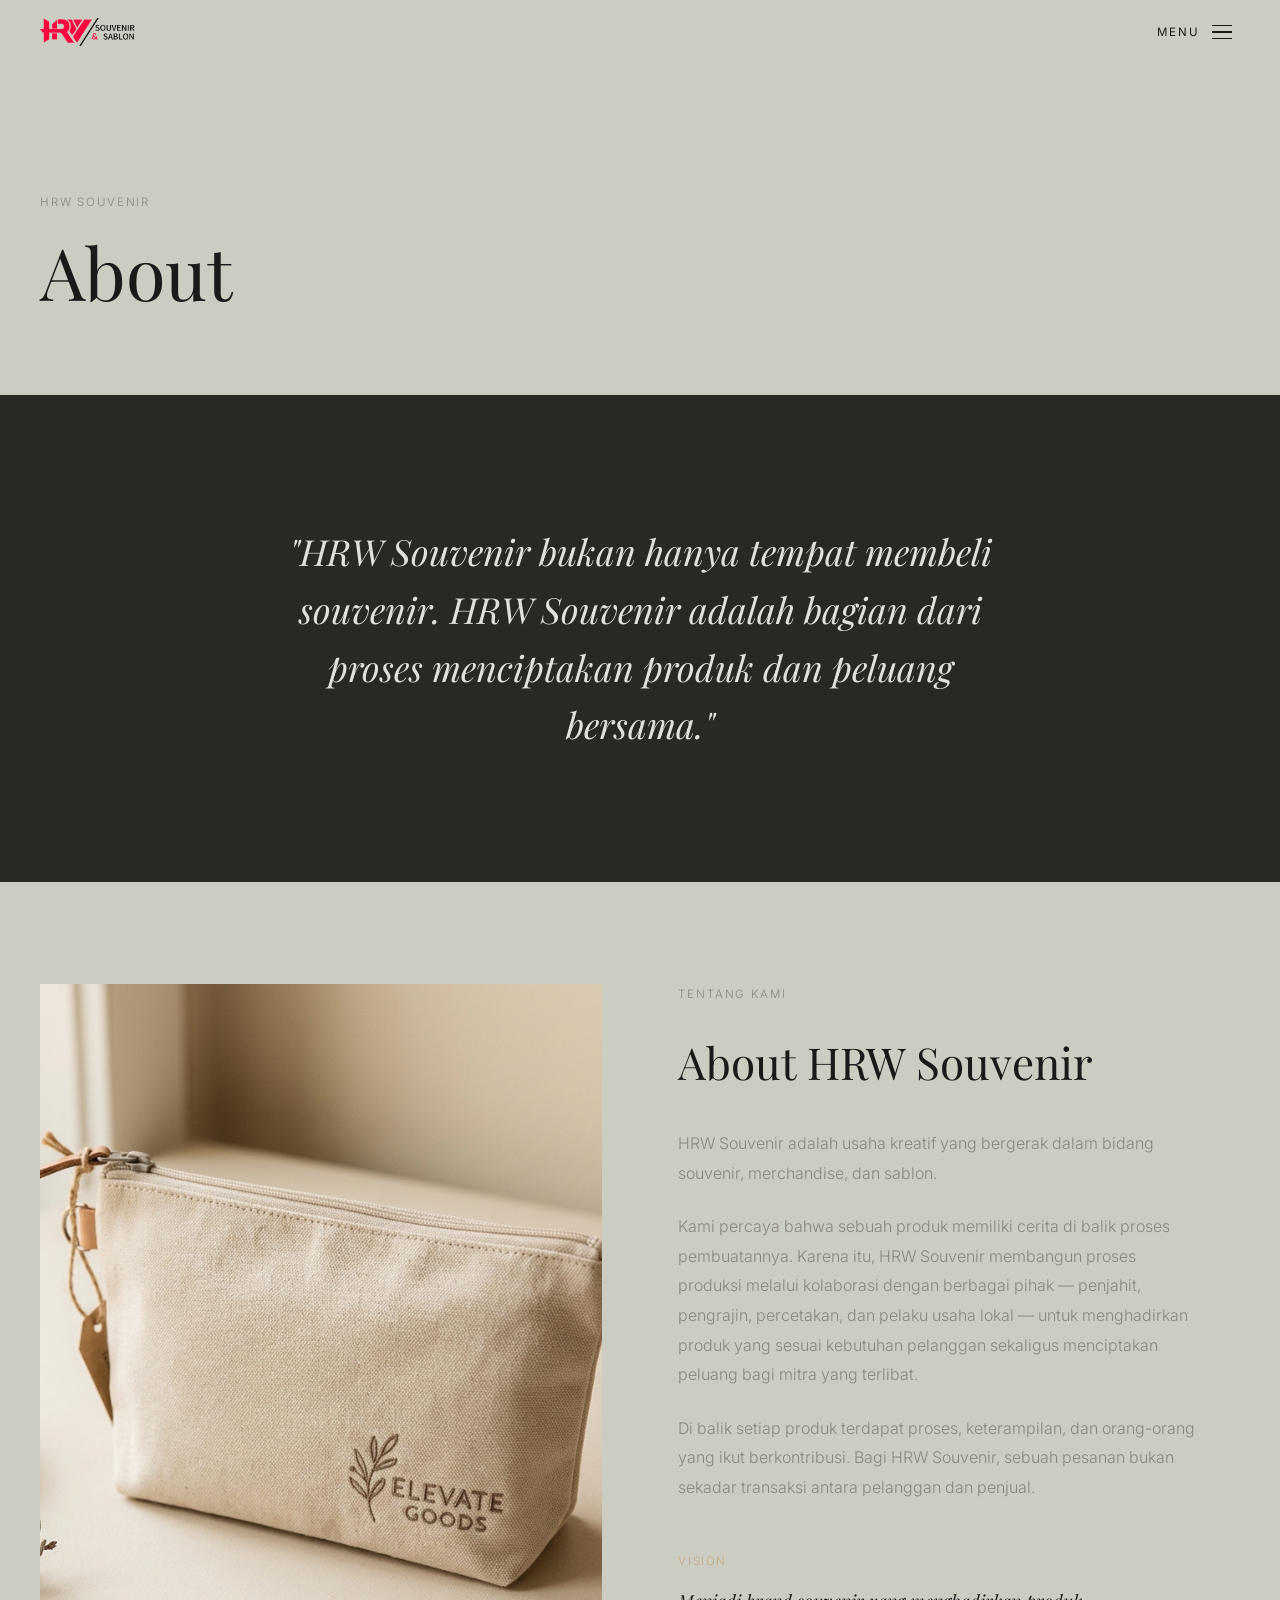
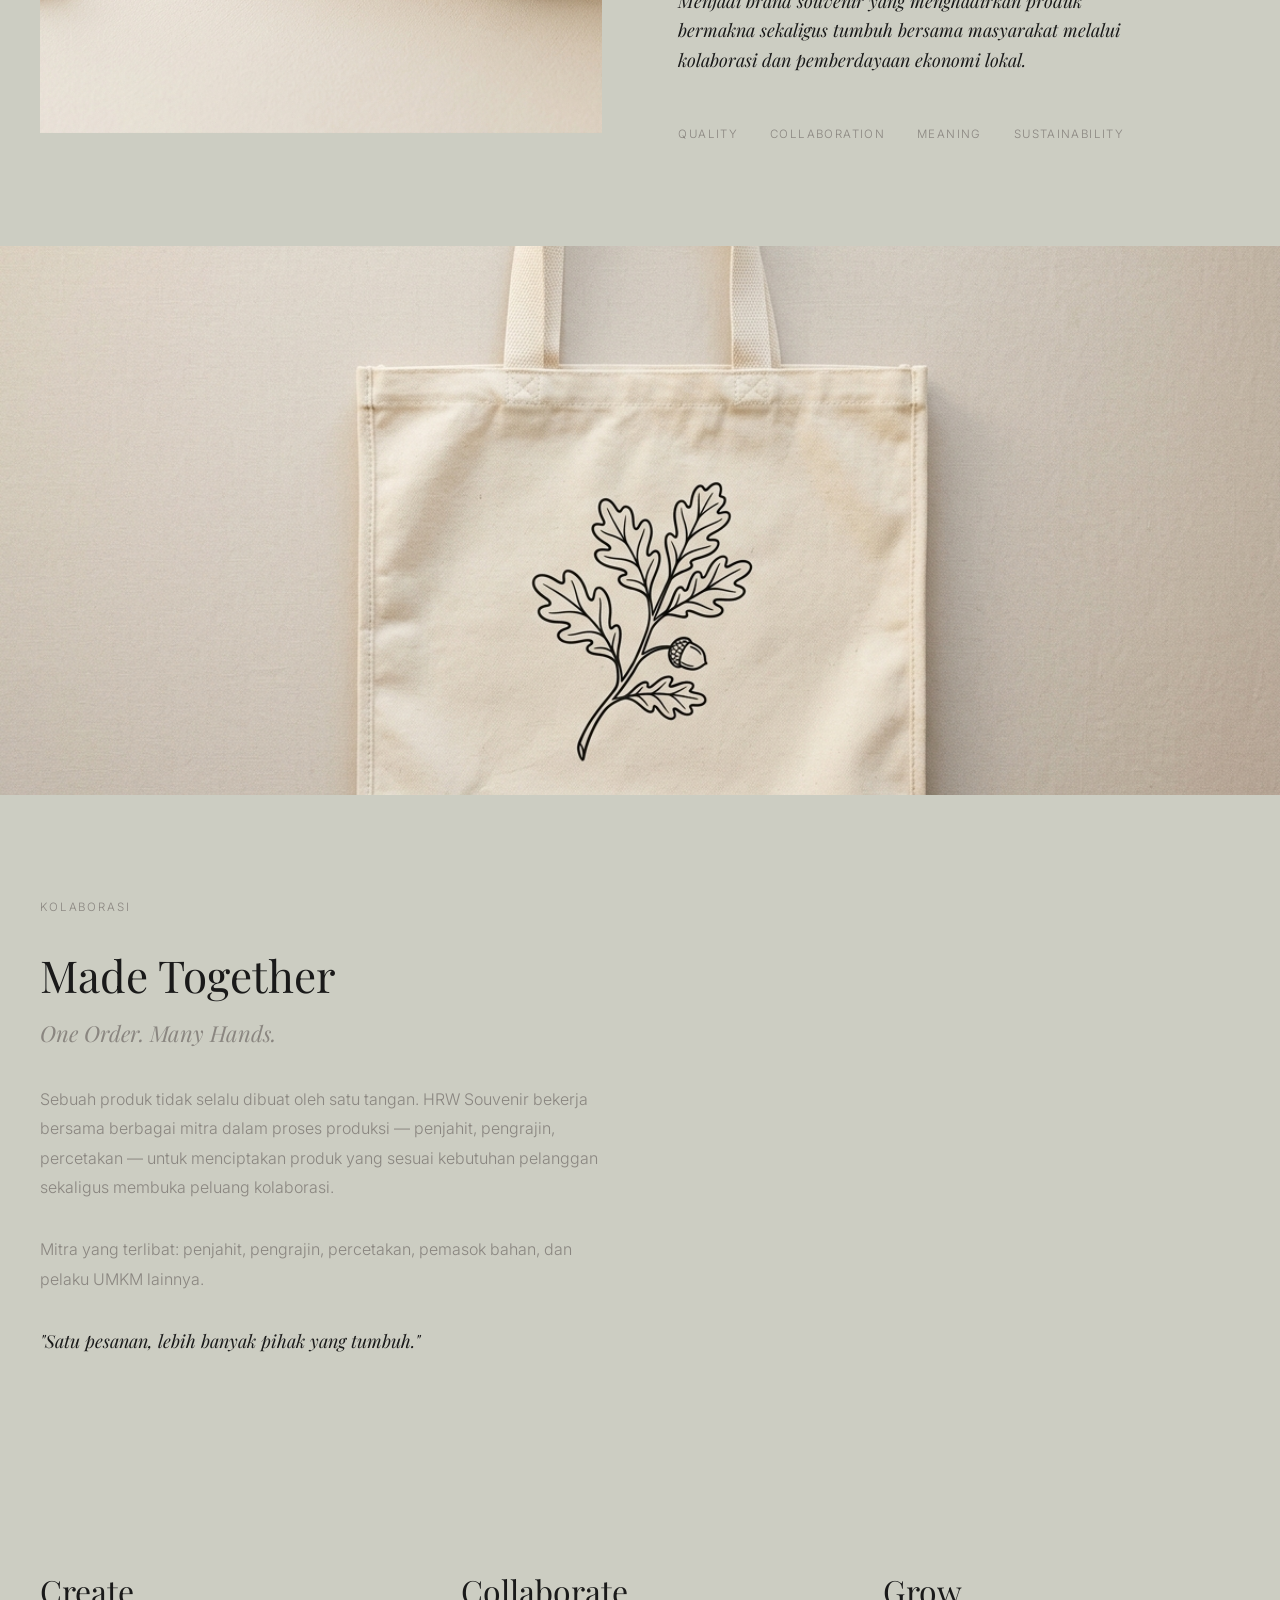
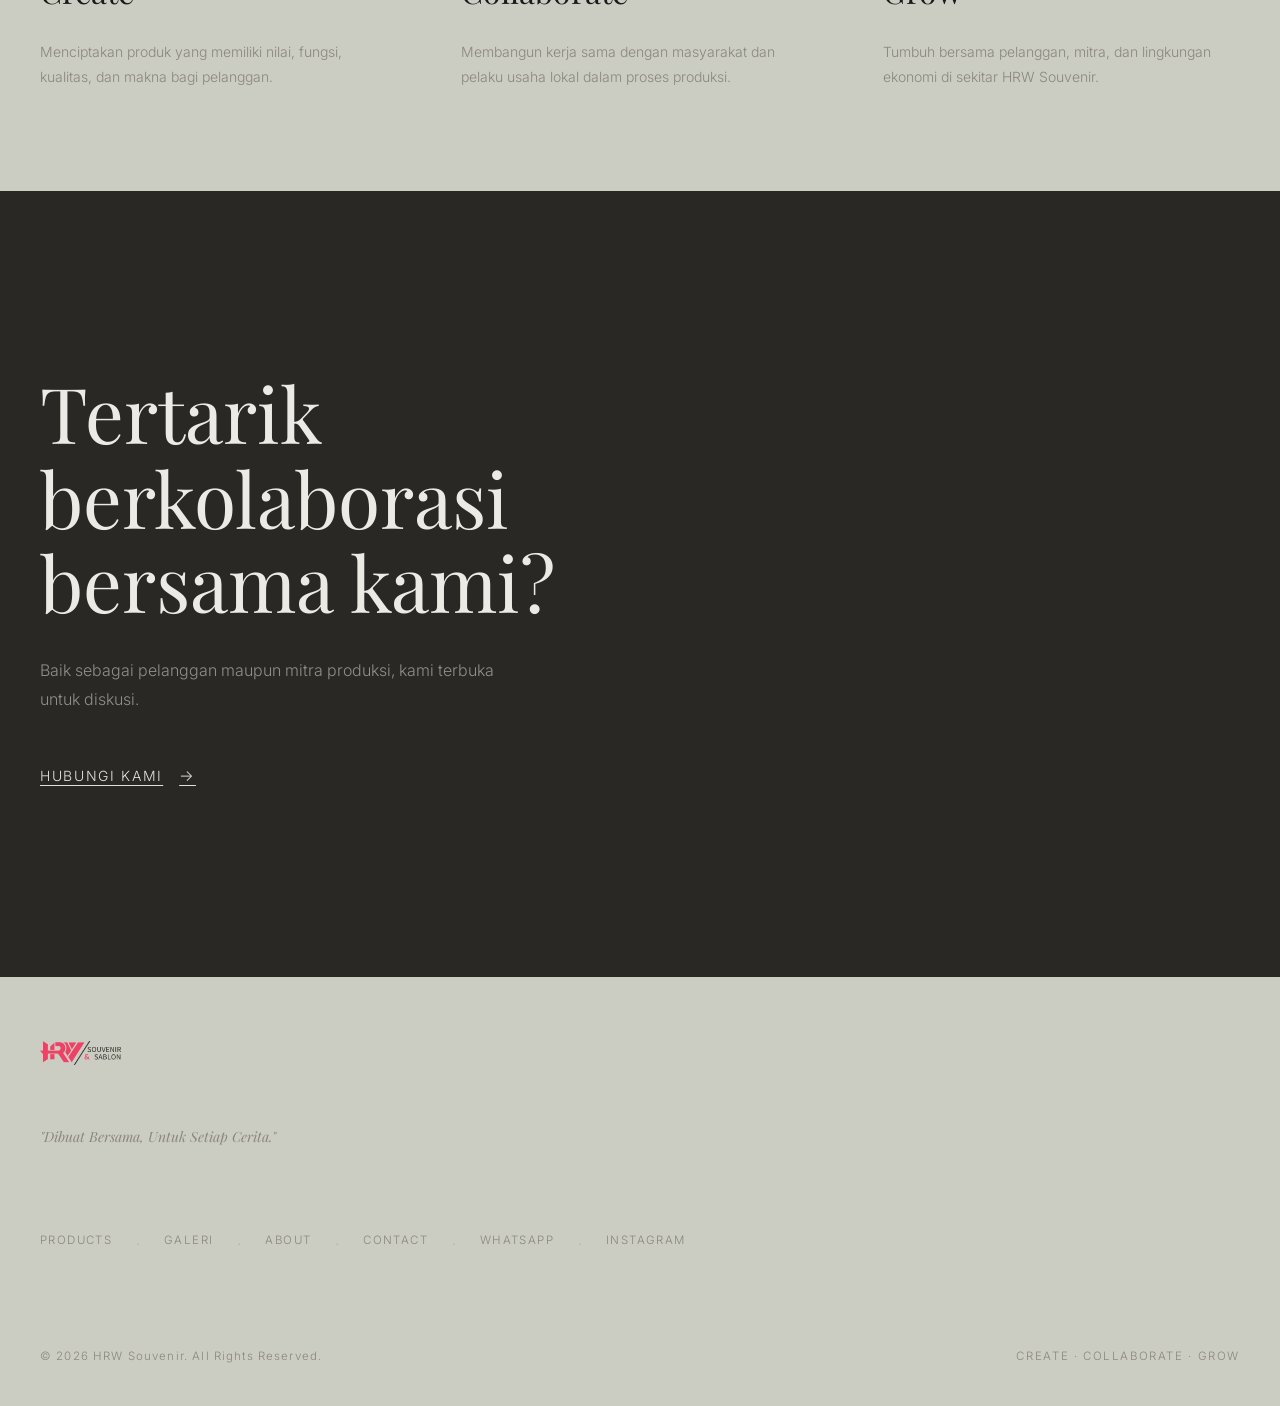
==== commit 04eec7f2: "feat: add galeri page, update products catalogue & smooth scroll transitions" ====
--- a/pages/about.html
+++ b/pages/about.html
@@ -29,7 +29,7 @@
   <div class="nav-overlay" id="nav-overlay">
     <nav class="nav-overlay__links">
       <a href="./products.html" class="nav-overlay__link" data-close>Products</a>
-      <a href="./projects.html" class="nav-overlay__link" data-close>Projects</a>
+      <a href="./galeri.html" class="nav-overlay__link" data-close>Galeri</a>
       <a href="./about.html"    class="nav-overlay__link nav-overlay__link--active" data-close>About</a>
       <a href="./contact.html"  class="nav-overlay__link" data-close>Contact</a>
     </nav>
@@ -159,7 +159,7 @@
       <div class="footer__links">
         <a href="./products.html" class="footer__link">Products</a>
         <span class="footer__sep">·</span>
-        <a href="./projects.html" class="footer__link">Projects</a>
+        <a href="./galeri.html" class="footer__link">Galeri</a>
         <span class="footer__sep">·</span>
         <a href="./about.html" class="footer__link">About</a>
         <span class="footer__sep">·</span>
--- a/css/style.css
+++ b/css/style.css
@@ -1099,110 +1099,265 @@
 .works__view-link:hover { color: var(--color-dark); }
 
 /* ============================================
-   PRODUCTS PAGE
+   PRODUCTS PAGE — Editorial Look & Layout
    ============================================ */
 .product-section {
-  padding-bottom: var(--space-20);
+  padding-bottom: var(--space-24);
 }
 
 .product-category {
-  padding: clamp(3rem, 6vw, 5rem) var(--pad);
-}
-
-.product-category__header {
-  display: flex;
-  align-items: flex-start;
-  gap: var(--space-6);
-  margin-bottom: var(--space-10);
-  padding-bottom: var(--space-8);
-  border-bottom: 1px solid var(--color-border);
-}
-
-.product-category__num {
-  font-size: var(--text-xs);
-  letter-spacing: 0.1em;
-  color: var(--color-muted);
-  flex-shrink: 0;
-  padding-top: 4px;
-}
-
-.product-category__name {
-  font-family: var(--font-serif);
-  font-size: clamp(1.5rem, 3vw, 2.25rem);
-  font-weight: 400;
-  color: var(--color-dark);
-  margin-bottom: var(--space-2);
-}
-
-.product-category__tagline {
-  font-family: var(--font-serif);
-  font-style: italic;
-  font-size: var(--text-base);
-  color: var(--color-muted);
-}
-
-.product-category__body {
+  padding: clamp(3.5rem, 7vw, 6rem) var(--pad);
+}
+
+.product-category__inner {
   display: grid;
-  grid-template-columns: 1fr 1fr;
-  gap: clamp(2rem, 4vw, 4rem);
-  align-items: start;
-}
-
-.product-grid {
-  display: grid;
-  grid-template-columns: 1fr 1fr;
-  gap: 1px;
-  background: var(--color-border);
-}
-
-.product-item {
-  background: var(--color-bg);
+  grid-template-columns: 1fr 1.15fr;
+  gap: clamp(2.5rem, 6vw, 6rem);
+  align-items: center;
+  max-width: var(--container-w);
+  margin: 0 auto;
+}
+
+/* Zig-Zag Alternating Layout */
+.product-category--right .product-category__inner {
+  grid-template-columns: 1.15fr 1fr;
+}
+.product-category--right .product-category__visual {
+  order: 2;
+}
+.product-category--right .product-category__content {
+  order: 1;
+}
+
+/* Visual Frame */
+.product-category__visual {
+  width: 100%;
+}
+
+.product-item__frame {
+  position: relative;
+  width: 100%;
+  aspect-ratio: 1 / 1;
+  border: 1px solid rgba(26, 26, 26, 0.25) !important;
+  background: rgba(26, 26, 26, 0.03);
+  padding: clamp(8px, 1.5vw, 14px);
   overflow: hidden;
-}
-
-.product-item__img-wrap {
-  width: 100%;
-  aspect-ratio: 3 / 4;
-  overflow: hidden;
-}
-
-.product-item__img {
+  box-shadow: 0 10px 30px rgba(0, 0, 0, 0.04);
+}
+
+.product-item__frame .product-item__img {
   width: 100%;
   height: 100%;
   object-fit: cover;
-  transition: transform 0.7s var(--ease-out);
-}
-.product-item:hover .product-item__img { transform: scale(1.02); }
-
-.product-item__info {
-  padding: var(--space-4) var(--space-4) var(--space-5);
-}
-
-.product-item__name {
-  font-family: var(--font-serif);
-  font-size: var(--text-base);
+  display: block;
+}
+
+.product-item__badge {
+  position: absolute;
+  bottom: clamp(14px, 2vw, 22px);
+  left: clamp(14px, 2vw, 22px);
+  background: rgba(204, 205, 194, 0.95);
+  color: var(--color-dark);
+  font-size: var(--text-xs);
+  letter-spacing: 0.12em;
+  text-transform: uppercase;
+  padding: 6px 14px;
+  font-weight: 500;
+  border: 1px solid rgba(26, 26, 26, 0.2) !important;
+  backdrop-filter: blur(4px);
+}
+
+/* Content Typography */
+.product-category__content {
+  display: flex;
+  flex-direction: column;
+  justify-content: center;
+}
+
+.product-category__meta-top {
+  display: flex;
+  align-items: center;
+  gap: var(--space-4);
+  margin-bottom: var(--space-3);
+}
+
+.product-category__num-serif {
+  font-family: var(--font-serif);
+  font-size: clamp(2rem, 4vw, 3rem);
+  color: var(--color-dark);
+  line-height: 1;
+  font-style: italic;
+  opacity: 0.45;
+}
+
+.product-category__kicker {
+  font-size: var(--text-xs);
+  letter-spacing: 0.16em;
+  text-transform: uppercase;
+  color: var(--color-muted);
+  font-weight: 500;
+}
+
+.product-category__title {
+  font-family: var(--font-serif);
+  font-size: clamp(1.85rem, 3.5vw, 2.75rem);
   font-weight: 400;
   color: var(--color-dark);
   margin-bottom: var(--space-2);
-}
-
-.product-item__meta {
-  font-size: var(--text-xs);
-  letter-spacing: 0.08em;
-  color: var(--color-muted);
+  line-height: 1.2;
+}
+
+.product-category__tagline {
+  font-family: var(--font-serif);
+  font-style: italic;
+  font-size: clamp(0.95rem, 1.5vw, 1.15rem);
+  color: var(--color-muted);
+  margin-bottom: var(--space-6);
+  line-height: 1.4;
 }
 
 .product-category__desc {
-  font-size: var(--text-base);
+  font-size: var(--text-sm);
   color: var(--color-muted);
   line-height: 1.85;
-  margin-bottom: var(--space-8);
-}
-
-.product-divider {
+  margin-bottom: var(--space-6);
+  font-weight: 400;
+}
+
+/* Product Specifications Bullets */
+.product-specs {
+  list-style: none;
+  padding: 0;
+  margin: 0 0 var(--space-8) 0;
+  display: flex;
+  flex-direction: column;
+  gap: var(--space-2);
+  border-top: 1px solid rgba(26, 26, 26, 0.15) !important;
+  border-bottom: 1px solid rgba(26, 26, 26, 0.15) !important;
+  padding-top: var(--space-4);
+  padding-bottom: var(--space-4);
+}
+
+.product-specs li {
+  font-size: var(--text-xs);
+  color: var(--color-dark);
+  letter-spacing: 0.02em;
+  line-height: 1.6;
+}
+
+.product-specs li strong {
+  font-weight: 600;
+  letter-spacing: 0.05em;
+  text-transform: uppercase;
+  font-size: 0.72rem;
+  margin-right: 4px;
+}
+
+/* Editorial Button Link */
+.product-btn-editorial {
+  display: inline-flex;
+  align-items: center;
+  gap: var(--space-3);
+  font-size: var(--text-xs);
+  font-weight: 500;
+  letter-spacing: 0.14em;
+  text-transform: uppercase;
+  color: var(--color-dark);
+  padding-bottom: 4px;
+  border-bottom: 1px solid var(--color-dark) !important;
+  transition: all 0.25s ease;
+  width: fit-content;
+}
+
+.product-btn-editorial:hover {
+  opacity: 0.65;
+  padding-left: 4px;
+}
+
+.product-btn-arrow {
+  transition: transform 0.25s ease;
+}
+
+.product-btn-editorial:hover .product-btn-arrow {
+  transform: translateX(4px);
+}
+
+.product-sep-line {
   height: 1px;
-  background: var(--color-border);
+  background: rgba(26, 26, 26, 0.12);
   margin: 0 var(--pad);
+}
+
+@media (max-width: 900px) {
+  .product-category {
+    padding: clamp(2.5rem, 5vw, 4rem) var(--pad);
+  }
+  .product-category__inner,
+  .product-category--right .product-category__inner {
+    grid-template-columns: 1fr;
+    gap: var(--space-8);
+  }
+  .product-category--right .product-category__visual {
+    order: 1;
+  }
+  .product-category--right .product-category__content {
+    order: 2;
+  }
+}
+
+@media (max-width: 600px) {
+  .product-category {
+    padding: var(--space-8) var(--pad);
+  }
+  .product-category__inner {
+    gap: var(--space-6);
+  }
+  .product-item__frame {
+    padding: 6px;
+    border-width: 1px;
+  }
+  .product-item__badge {
+    bottom: 10px;
+    left: 10px;
+    font-size: 0.65rem;
+    padding: 4px 10px;
+    letter-spacing: 0.08em;
+  }
+  .product-category__meta-top {
+    gap: var(--space-3);
+    margin-bottom: var(--space-2);
+  }
+  .product-category__num-serif {
+    font-size: 1.85rem;
+  }
+  .product-category__title {
+    font-size: 1.5rem;
+    line-height: 1.25;
+  }
+  .product-category__tagline {
+    font-size: 0.95rem;
+    margin-bottom: var(--space-4);
+  }
+  .product-category__desc {
+    font-size: 0.85rem;
+    line-height: 1.7;
+    margin-bottom: var(--space-5);
+  }
+  .product-specs {
+    margin-bottom: var(--space-6);
+    padding-top: var(--space-3);
+    padding-bottom: var(--space-3);
+    gap: 6px;
+  }
+  .product-specs li {
+    font-size: 0.72rem;
+    line-height: 1.5;
+  }
+  .product-btn-editorial {
+    font-size: 0.72rem;
+    letter-spacing: 0.1em;
+    padding-bottom: 3px;
+  }
 }
 
 /* ============================================
@@ -1549,9 +1704,22 @@
 }
 
 /* ============================================
-   HG PRODUCTS — 4-col product grid
+   HG PRODUCTS — 4-col product grid & Sticky Pin
    Seperti Hardgraft's collection listing
    ============================================ */
+.hg-products-pin {
+  position: relative;
+  height: 240vh; /* Ruang scroll yang nyaman untuk transisi bergantian dari kiri ke kanan */
+}
+
+.hg-products-sticky {
+  position: -webkit-sticky;
+  position: sticky;
+  top: calc(var(--navbar-h) + 1.5rem);
+  width: 100%;
+  z-index: 10;
+}
+
 .hg-products {
   display: grid;
   grid-template-columns: repeat(4, 1fr);
@@ -1569,8 +1737,9 @@
 .hg-product:hover { background: var(--color-bg-white); }
 
 .hg-product__img-wrap {
-  width: 100%;
-  aspect-ratio: 3 / 4;
+  position: relative;
+  width: 100%;
+  aspect-ratio: 1 / 1;
   overflow: hidden;
 }
 
@@ -1578,9 +1747,24 @@
   width: 100%;
   height: 100%;
   object-fit: cover;
-  transition: transform 0.7s var(--ease-out);
-}
-.hg-product:hover .hg-product__img { transform: scale(1.03); }
+  transition: opacity 0.45s ease;
+}
+
+/* Hover / Pinned In-View image swap — halus bertahap */
+.hg-product__img--hover {
+  position: absolute;
+  top: 0;
+  left: 0;
+  opacity: 0;
+}
+.hg-product:hover .hg-product__img--default,
+.hg-product.is-revealed .hg-product__img--default {
+  opacity: 0;
+}
+.hg-product:hover .hg-product__img--hover,
+.hg-product.is-revealed .hg-product__img--hover {
+  opacity: 1;
+}
 
 .hg-product__info {
   padding: var(--space-4) var(--space-5) var(--space-6);
@@ -2256,3 +2440,143 @@
   .contact-order-info__list { grid-template-columns: 1fr; }
   .about-essence__inner     { grid-template-columns: 1fr; }
 }
+
+
+/* ============================================
+   GALERI — Grid + Lightbox (Masonry Asimetris + Border)
+   ============================================ */
+
+.galeri-section {
+  padding: var(--space-10) var(--pad) var(--space-16);
+}
+
+.galeri-grid {
+  columns: 4;
+  column-gap: clamp(0.75rem, 1.5vw, 1.25rem);
+}
+
+.galeri__item {
+  break-inside: avoid;
+  margin-bottom: clamp(0.75rem, 1.5vw, 1.25rem);
+  border: 1px solid rgba(26, 26, 26, 0.25) !important;
+  background: rgba(26, 26, 26, 0.03);
+  padding: 6px;
+  overflow: hidden;
+  transition: border-color 0.2s ease, transform 0.2s ease, background-color 0.2s ease;
+}
+
+.galeri__item:hover {
+  border-color: var(--color-dark) !important;
+  background: rgba(26, 26, 26, 0.08);
+}
+
+.galeri__item img {
+  display: block;
+  width: 100%;
+  height: auto;
+  cursor: pointer;
+  opacity: 1;
+  transition: opacity 0.2s ease;
+}
+
+.galeri__item img:hover {
+  opacity: 0.9;
+}
+
+/* --- Lightbox --- */
+
+.galeri-lightbox {
+  position: fixed;
+  inset: 0;
+  z-index: 9999;
+  display: flex;
+  align-items: center;
+  justify-content: center;
+  background: rgba(26, 26, 26, 0.94);
+  opacity: 0;
+  visibility: hidden;
+  transition: opacity 0.3s ease, visibility 0.3s ease;
+}
+
+.galeri-lightbox--open {
+  opacity: 1;
+  visibility: visible;
+}
+
+.galeri-lightbox__img-wrap {
+  display: flex;
+  align-items: center;
+  justify-content: center;
+  width: 100%;
+  height: 100%;
+  padding: var(--space-10);
+}
+
+.galeri-lightbox__img {
+  max-width: 90vw;
+  max-height: 90vh;
+  object-fit: contain;
+  display: block;
+  border: 1px solid rgba(204, 205, 194, 0.3) !important;
+}
+
+.galeri-lightbox__close,
+.galeri-lightbox__prev,
+.galeri-lightbox__next {
+  position: absolute;
+  background: none;
+  border: none;
+  color: #CCCDC2;
+  cursor: pointer;
+  font-family: var(--font-sans);
+  z-index: 10000;
+  padding: 0;
+  line-height: 1;
+}
+
+.galeri-lightbox__close {
+  top: clamp(1rem, 3vw, 2rem);
+  right: clamp(1rem, 3vw, 2rem);
+  font-size: 2.5rem;
+  font-weight: 300;
+}
+
+.galeri-lightbox__close:hover {
+  color: #fff;
+}
+
+.galeri-lightbox__prev,
+.galeri-lightbox__next {
+  top: 50%;
+  transform: translateY(-50%);
+  font-size: 3.5rem;
+  font-weight: 300;
+}
+
+.galeri-lightbox__prev {
+  left: clamp(0.75rem, 2vw, 2rem);
+}
+
+.galeri-lightbox__next {
+  right: clamp(0.75rem, 2vw, 2rem);
+}
+
+.galeri-lightbox__prev:hover,
+.galeri-lightbox__next:hover {
+  color: #fff;
+}
+
+/* --- Galeri Responsive --- */
+
+@media (max-width: 1024px) {
+  .galeri-grid { columns: 3; }
+}
+
+@media (max-width: 480px) {
+  .galeri-grid { columns: 3; }
+  .galeri-section { padding: var(--space-6) var(--pad) var(--space-10); }
+  .galeri__item { padding: 4px; }
+  .galeri-lightbox__prev,
+  .galeri-lightbox__next { font-size: 2.5rem; }
+  .galeri-lightbox__close { font-size: 2rem; }
+}
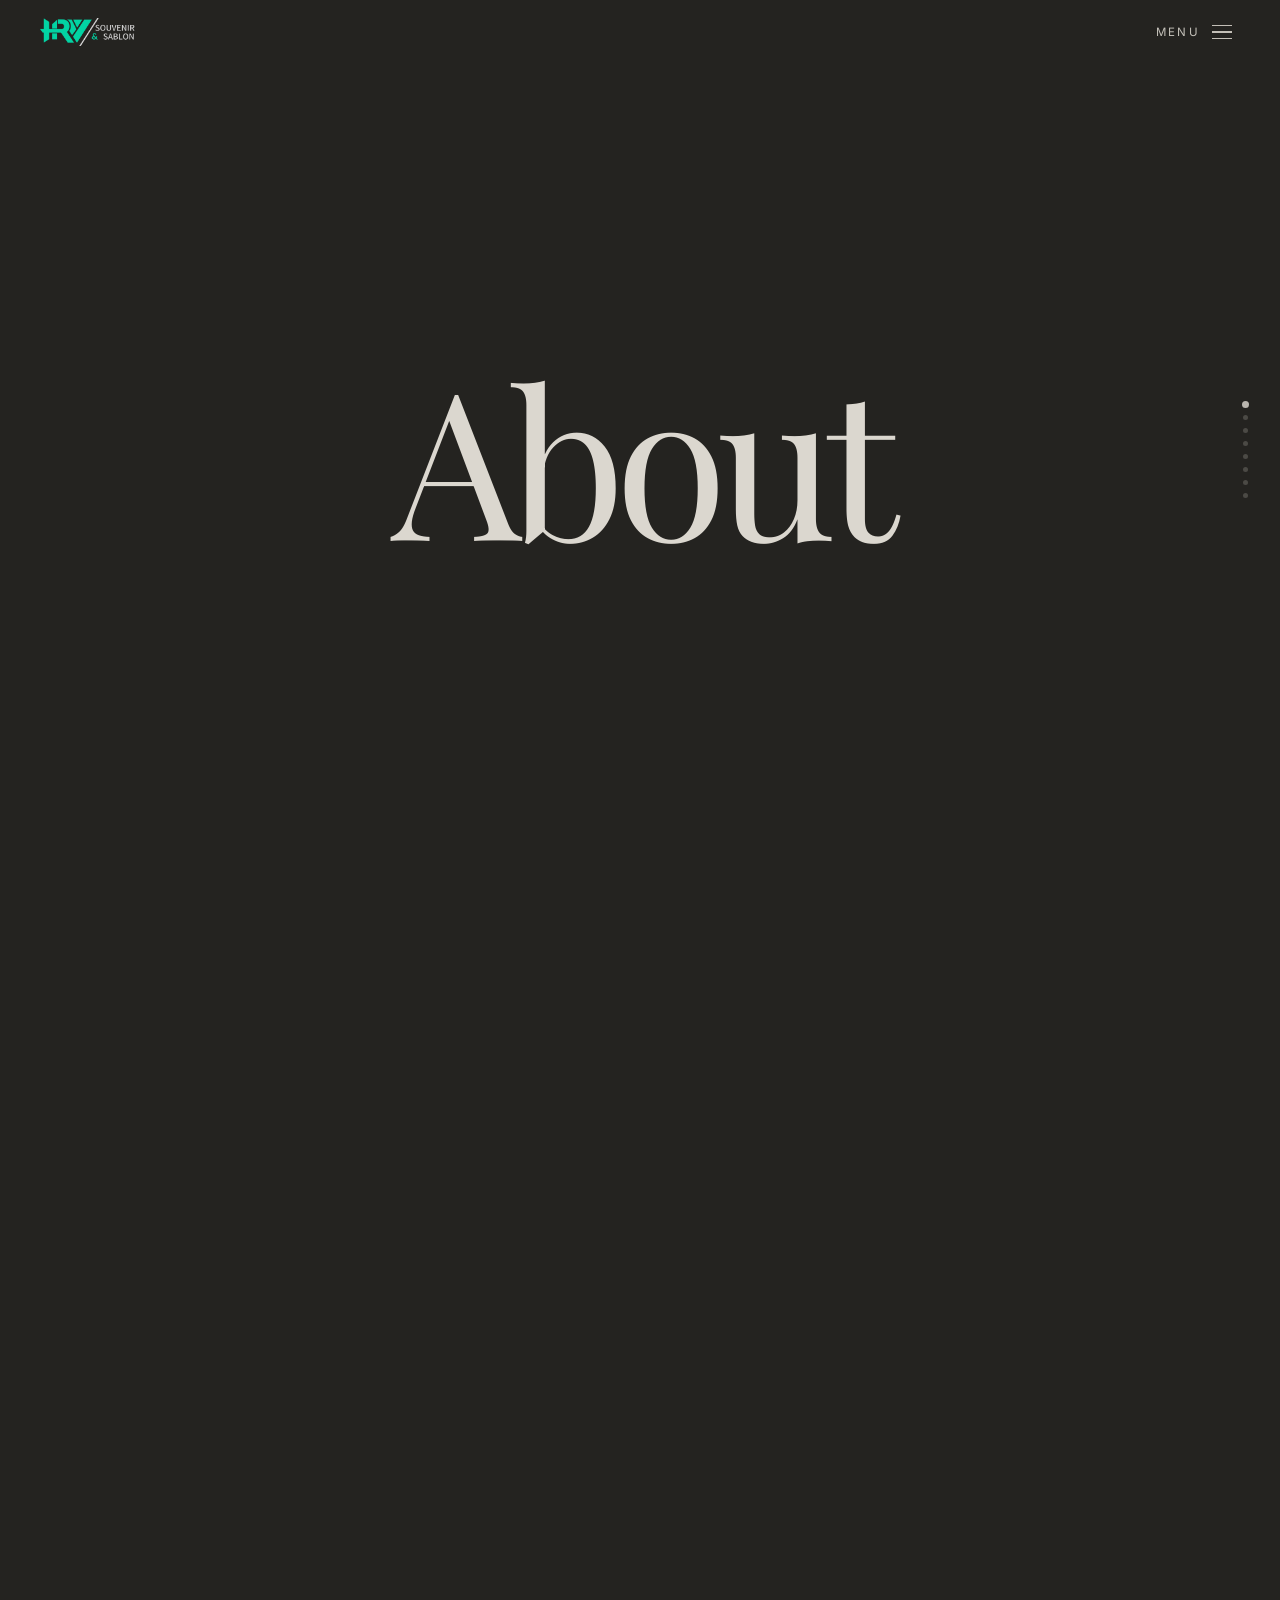
==== commit 5ea2bb51: "update besar" ====
--- a/pages/about.html
+++ b/pages/about.html
@@ -8,7 +8,7 @@
   <link rel="icon" href="../assets/images/logo/logo lingkaran.png" type="image/png" />
   <link rel="stylesheet" href="../css/style.css" />
 </head>
-<body>
+<body class="about-dark">
 
   <!-- NAVBAR -->
   <nav class="navbar" id="navbar">
@@ -25,11 +25,11 @@
     </div>
   </nav>
 
-  <!-- FULLSCREEN NAV OVERLAY -->
+  <!-- NAV OVERLAY -->
   <div class="nav-overlay" id="nav-overlay">
     <nav class="nav-overlay__links">
       <a href="./products.html" class="nav-overlay__link" data-close>Products</a>
-      <a href="./galeri.html" class="nav-overlay__link" data-close>Galeri</a>
+      <a href="./galeri.html"   class="nav-overlay__link" data-close>Galeri</a>
       <a href="./about.html"    class="nav-overlay__link nav-overlay__link--active" data-close>About</a>
       <a href="./contact.html"  class="nav-overlay__link" data-close>Contact</a>
     </nav>
@@ -40,142 +40,114 @@
     </div>
   </div>
 
-  <!-- PAGE HEADER -->
-  <header class="page-header">
-    <div class="page-header__inner">
-      <span class="page-header__eyebrow">HRW Souvenir</span>
-      <h1 class="page-header__title">About</h1>
-    </div>
-  </header>
+  <!-- SCROLL STORY WRAPPER — tinggi = jumlah panel x 100vh -->
+  <div class="asc-wrap" id="asc-wrap">
 
-  <!-- ABOUT BODY -->
-  <section class="about-page">
+    <!-- Stage — sticky, konten berganti di sini -->
+    <div class="asc-stage" id="asc-stage">
 
-    <!-- Brand story — full width serif quote -->
-    <div class="about-story">
-      <div class="about-story__inner">
-        <p class="about-story__quote">
-          "HRW Souvenir bukan hanya tempat membeli souvenir. HRW Souvenir adalah bagian dari proses menciptakan produk dan peluang bersama."
-        </p>
+      <!-- Panel 1 — "About" besar -->
+      <div class="asc-panel asc-panel--center is-active" data-panel="1">
+        <span class="asc-word">About</span>
       </div>
-    </div>
 
-    <!-- Detail section -->
-    <div class="about">
-      <div class="about__inner">
-        <div class="about__img-wrap">
-          <img src="../assets/images/products/pouch.jpg" alt="HRW Souvenir produk" loading="lazy" />
+      <!-- Panel 2 — Header detail -->
+      <div class="asc-panel asc-panel--left" data-panel="2">
+        <span class="asc-eyebrow">Tentang Kami</span>
+        <h1 class="asc-heading">Dibuat bersama,<br />untuk setiap cerita.</h1>
+        <p class="asc-desc">HRW Souvenir adalah usaha kreatif yang tumbuh melalui kolaborasi dengan mitra lokal — penjahit, pengrajin, percetakan, dan pelaku UMKM.</p>
+      </div>
+
+      <!-- Panel 3 — gambar + teks About -->
+      <div class="asc-panel asc-panel--split" data-panel="3">
+        <div class="asc-split__img">
+          <img src="../assets/images/products/pouch.jpg" alt="Produk HRW Souvenir" loading="lazy" />
         </div>
-        <div>
-          <span class="about__eyebrow">Tentang Kami</span>
-          <h2 class="about__heading">About HRW Souvenir</h2>
-          <p class="about__copy">
-            HRW Souvenir adalah usaha kreatif yang bergerak dalam bidang souvenir, merchandise, dan sablon.
-          </p>
-          <p class="about__copy">
-            Kami percaya bahwa sebuah produk memiliki cerita di balik proses pembuatannya. Karena itu, HRW Souvenir membangun proses produksi melalui kolaborasi dengan berbagai pihak — penjahit, pengrajin, percetakan, dan pelaku usaha lokal — untuk menghadirkan produk yang sesuai kebutuhan pelanggan sekaligus menciptakan peluang bagi mitra yang terlibat.
-          </p>
-          <p class="about__copy">
-            Di balik setiap produk terdapat proses, keterampilan, dan orang-orang yang ikut berkontribusi. Bagi HRW Souvenir, sebuah pesanan bukan sekadar transaksi antara pelanggan dan penjual.
-          </p>
-
-          <span class="about__vision-label">Vision</span>
-          <blockquote class="about__vision">
-            Menjadi brand souvenir yang menghadirkan produk bermakna sekaligus tumbuh bersama masyarakat melalui kolaborasi dan pemberdayaan ekonomi lokal.
-          </blockquote>
-
-          <div class="about__values">
-            <span class="about__value">Quality</span>
-            <span class="about__value">Collaboration</span>
-            <span class="about__value">Meaning</span>
-            <span class="about__value">Sustainability</span>
+        <div class="asc-split__content">
+          <span class="asc-eyebrow">Tentang Kami</span>
+          <h2 class="asc-subheading">About HRW Souvenir</h2>
+          <p class="asc-copy">HRW Souvenir adalah usaha kreatif yang bergerak dalam bidang souvenir, merchandise, dan sablon.</p>
+          <p class="asc-copy">Kami membangun proses produksi melalui kolaborasi — penjahit, pengrajin, percetakan, dan pelaku usaha lokal — untuk menghadirkan produk bermakna sekaligus menciptakan peluang bagi mitra yang terlibat.</p>
+          <div class="asc-values">
+            <span>Quality</span>
+            <span>Collaboration</span>
+            <span>Meaning</span>
+            <span>Sustainability</span>
           </div>
         </div>
       </div>
-    </div>
 
-    <!-- Collaboration / Made Together -->
-    <div class="together">
-      <div class="together__image">
-        <img src="../assets/images/products/totebag.jpg" alt="Proses kolaborasi HRW Souvenir" loading="lazy" />
+      <!-- Panel 4 — "Made Together." besar -->
+      <div class="asc-panel asc-panel--center" data-panel="4">
+        <span class="asc-word">Made<br />Together.</span>
       </div>
-      <div class="together__body">
-        <p class="together__eyebrow">Kolaborasi</p>
-        <h2 class="together__heading">Made Together</h2>
-        <p class="together__subheading">One Order. Many Hands.</p>
-        <p class="together__copy">
-          Sebuah produk tidak selalu dibuat oleh satu tangan. HRW Souvenir bekerja bersama berbagai mitra dalam proses produksi — penjahit, pengrajin, percetakan — untuk menciptakan produk yang sesuai kebutuhan pelanggan sekaligus membuka peluang kolaborasi.
-        </p>
-        <p class="together__copy">
-          Mitra yang terlibat: penjahit, pengrajin, percetakan, pemasok bahan, dan pelaku UMKM lainnya.
-        </p>
-        <blockquote class="together__quote">
-          "Satu pesanan, lebih banyak pihak yang tumbuh."
-        </blockquote>
-      </div>
-    </div>
 
-    <!-- Brand Essence -->
-    <div class="about-essence">
-      <div class="about-essence__inner">
-        <div class="about-essence__item">
-          <span class="about-essence__word">Create</span>
-          <p class="about-essence__desc">Menciptakan produk yang memiliki nilai, fungsi, kualitas, dan makna bagi pelanggan.</p>
+      <!-- Panel 5 — teks + gambar kolaborasi -->
+      <div class="asc-panel asc-panel--split asc-panel--reverse" data-panel="5">
+        <div class="asc-split__content">
+          <span class="asc-eyebrow">Kolaborasi</span>
+          <h2 class="asc-subheading">One Order. Many Hands.</h2>
+          <p class="asc-copy">Sebuah produk tidak selalu dibuat oleh satu tangan. HRW bekerja bersama penjahit, pengrajin, percetakan — untuk menciptakan produk sekaligus membuka peluang kolaborasi.</p>
+          <blockquote class="asc-quote">"Satu pesanan, lebih banyak pihak yang tumbuh."</blockquote>
         </div>
-        <div class="about-essence__item">
-          <span class="about-essence__word">Collaborate</span>
-          <p class="about-essence__desc">Membangun kerja sama dengan masyarakat dan pelaku usaha lokal dalam proses produksi.</p>
-        </div>
-        <div class="about-essence__item">
-          <span class="about-essence__word">Grow</span>
-          <p class="about-essence__desc">Tumbuh bersama pelanggan, mitra, dan lingkungan ekonomi di sekitar HRW Souvenir.</p>
+        <div class="asc-split__img">
+          <img src="../assets/images/products/totebag.jpg" alt="Kolaborasi HRW Souvenir" loading="lazy" />
         </div>
       </div>
+
+      <!-- Panel 6 — "Create. Collaborate. Grow." besar -->
+      <div class="asc-panel asc-panel--center" data-panel="6">
+        <span class="asc-word">Create.<br />Collaborate.<br />Grow.</span>
+      </div>
+
+      <!-- Panel 7 — Essence detail -->
+      <div class="asc-panel asc-panel--essence" data-panel="7">
+        <div class="asc-essence-grid">
+          <div class="asc-essence-item">
+            <span class="asc-essence-num">01</span>
+            <span class="asc-essence-word">Create</span>
+            <p class="asc-essence-desc">Menciptakan produk yang memiliki nilai, fungsi, kualitas, dan makna bagi pelanggan dan setiap orang yang terlibat.</p>
+          </div>
+          <div class="asc-essence-item">
+            <span class="asc-essence-num">02</span>
+            <span class="asc-essence-word">Collaborate</span>
+            <p class="asc-essence-desc">Membangun kerja sama dengan penjahit, pengrajin, percetakan, dan pelaku usaha lokal dalam setiap proses produksi.</p>
+          </div>
+          <div class="asc-essence-item">
+            <span class="asc-essence-num">03</span>
+            <span class="asc-essence-word">Grow</span>
+            <p class="asc-essence-desc">Tumbuh bersama pelanggan, mitra, dan lingkungan ekonomi di sekitar HRW — satu pesanan, lebih banyak pihak yang berkembang.</p>
+          </div>
+        </div>
+      </div>
+
+      <!-- Panel 8 — CTA -->
+      <div class="asc-panel asc-panel--center" data-panel="8">
+        <div class="asc-cta">
+          <h2 class="asc-cta__heading">Ada yang ingin<br />kamu pesan<br />atau diskusikan?</h2>
+          <p class="asc-cta__copy">Ceritakan kebutuhanmu — kami bantu dari konsultasi, desain, sampai produk jadi di tangan kamu.</p>
+          <a href="./contact.html" class="asc-cta__link">Hubungi Kami →</a>
+        </div>
+      </div>
+
+      <!-- Scroll progress dots -->
+      <div class="asc-dots" id="asc-dots">
+        <span class="asc-dot is-active" data-dot="1"></span>
+        <span class="asc-dot" data-dot="2"></span>
+        <span class="asc-dot" data-dot="3"></span>
+        <span class="asc-dot" data-dot="4"></span>
+        <span class="asc-dot" data-dot="5"></span>
+        <span class="asc-dot" data-dot="6"></span>
+        <span class="asc-dot" data-dot="7"></span>
+        <span class="asc-dot" data-dot="8"></span>
+      </div>
+
     </div>
+    <!-- END STAGE -->
 
-  </section>
-
-  <!-- CTA -->
-  <section class="cta-section">
-    <div class="cta-section__inner">
-      <h2 class="cta-section__heading">Tertarik<br />berkolaborasi<br />bersama kami?</h2>
-      <p class="cta-section__copy">
-        Baik sebagai pelanggan maupun mitra produksi, kami terbuka untuk diskusi.
-      </p>
-      <a href="./contact.html" class="cta-section__link">
-        <span>Hubungi Kami</span>
-        <span class="cta-section__link-arrow">→</span>
-      </a>
-    </div>
-  </section>
-
-  <!-- FOOTER -->
-  <footer class="footer">
-    <div class="footer__inner">
-      <div class="footer__logo">
-        <img src="../assets/images/logo/logo samping.png" alt="HRW Souvenir" />
-      </div>
-      <p class="footer__tagline">"Dibuat Bersama, Untuk Setiap Cerita."</p>
-      <div class="footer__links">
-        <a href="./products.html" class="footer__link">Products</a>
-        <span class="footer__sep">·</span>
-        <a href="./galeri.html" class="footer__link">Galeri</a>
-        <span class="footer__sep">·</span>
-        <a href="./about.html" class="footer__link">About</a>
-        <span class="footer__sep">·</span>
-        <a href="./contact.html" class="footer__link">Contact</a>
-        <span class="footer__sep">·</span>
-        <a href="https://wa.me/6281234567890" target="_blank" class="footer__link">WhatsApp</a>
-        <span class="footer__sep">·</span>
-        <a href="https://instagram.com/hrwsouvenir" target="_blank" class="footer__link">Instagram</a>
-      </div>
-      <div class="footer__bottom">
-        <p class="footer__copy">© <span id="footer-year">2026</span> HRW Souvenir. All Rights Reserved.</p>
-        <p class="footer__essence">Create · Collaborate · Grow</p>
-      </div>
-    </div>
-  </footer>
+  </div>
+  <!-- END WRAP -->
 
   <script src="../js/main.js"></script>
 </body>
-</html>
+</html>
--- a/css/style.css
+++ b/css/style.css
@@ -1,36 +1,39 @@
 ﻿/* ============================================
-   HRW SOUVENIR — Design System v2.0
-   Hardgraft-inspired: Quiet · Editorial · Artisan
+   HRW SOUVENIR — Design System v3.0
+   Editorial Artisan: Quiet x Bold x Local
+   Ref: MAKR + hardgraft + brand identity HRW
    ============================================ */
 
-@import url('https://fonts.googleapis.com/css2?family=Playfair+Display:ital,wght@0,400;0,500;0,600;0,700;1,400;1,500&family=Inter:wght@300;400;500&display=swap');
-
-/* --- Design Tokens --- */
+@import url('https://fonts.googleapis.com/css2?family=Playfair+Display:ital,wght@0,400;0,500;0,600;1,400;1,500&family=Inter:wght@300;400;500&display=swap');
+
 :root {
-  --color-bg:        #CCCDC2;
-  --color-bg-white:  #CCCDC2;
-  --color-dark:      #1A1A1A;
-  --color-dark-warm: #2A2825;
-  --color-text:      #1A1A1A;
-  --color-muted:     #8A8680;
-  --color-border:    rgba(26,26,26,0.08);
-  --color-border-md: rgba(26,26,26,0.15);
-  --color-accent:    #C4A882;
+  --color-bg:         #DADAD2;
+  --color-bg-alt:     #D0D0C8;
+  --color-bg-card:    #E2E2DA;
+  --color-dark:       #1A1A18;
+  --color-dark-warm:  #242320;
+  --color-text:       #1A1A18;
+  --color-muted:      #7A7870;
+  --color-accent:     #B89A6A;
+  --color-border:     rgba(26,26,24,0.1);
+  --color-border-md:  rgba(26,26,24,0.2);
 
   --font-serif: 'Playfair Display', Georgia, serif;
   --font-sans:  'Inter', system-ui, sans-serif;
 
-  --text-xs:   0.72rem;
-  --text-sm:   0.875rem;
+  --text-2xs: 0.65rem;
+  --text-xs:  0.72rem;
+  --text-sm:  0.875rem;
   --text-base: 1rem;
-  --text-md:   1.125rem;
-  --text-lg:   1.375rem;
-  --text-xl:   1.75rem;
-  --text-2xl:  2.25rem;
-  --text-3xl:  3rem;
-  --text-4xl:  4rem;
-  --text-5xl:  5.5rem;
-
+  --text-md:  1.125rem;
+  --text-lg:  1.375rem;
+  --text-xl:  1.75rem;
+  --text-2xl: 2.25rem;
+  --text-3xl: 3rem;
+  --text-4xl: 4rem;
+  --text-5xl: 5.5rem;
+
+  --space-1:  0.25rem;
   --space-2:  0.5rem;
   --space-3:  0.75rem;
   --space-4:  1rem;
@@ -45,2538 +48,1366 @@
   --space-32: 8rem;
   --space-40: 10rem;
 
-  --container: 1280px;
+  --container:        1280px;
   --container-narrow: 680px;
-  --pad: clamp(1.25rem, 4vw, 2.5rem);
-
-  --ease-out: cubic-bezier(0.25, 0.46, 0.45, 0.94);
-  --navbar-h: 64px;
-}
-
-/* --- Reset --- */
+  --pad:              clamp(1.25rem, 4vw, 2.5rem);
+  --navbar-h:         64px;
+  --ease-out:         cubic-bezier(0.25, 0.46, 0.45, 0.94);
+}
+
 *, *::before, *::after { margin:0; padding:0; box-sizing:border-box; }
-
-html {
-  font-size: 16px;
-  scroll-behavior: smooth;
-  -webkit-font-smoothing: antialiased;
-  -moz-osx-font-smoothing: grayscale;
-}
-
-body {
-  font-family: var(--font-sans);
-  font-weight: 300;
-  color: var(--color-text);
-  background: var(--color-bg);
-  line-height: 1.75;
-  overflow-x: hidden;
-}
-
+html { font-size:16px; scroll-behavior:smooth; -webkit-font-smoothing:antialiased; }
+body { font-family:var(--font-sans); font-weight:300; color:var(--color-text); background:var(--color-bg); line-height:1.75; overflow-x:hidden; }
 img { max-width:100%; height:auto; display:block; }
 a   { text-decoration:none; color:inherit; }
 button { font-family:var(--font-sans); cursor:pointer; border:none; background:none; outline:none; }
 ul,ol { list-style:none; }
 
-/* ============================================
-   NAVBAR
-   ============================================ */
-.navbar {
-  position: fixed;
-  top: 0; left: 0; right: 0;
-  height: var(--navbar-h);
-  z-index: 1000;
-  display: flex;
-  align-items: center;
-  padding: 0 var(--pad);
-  mix-blend-mode: normal;
-}
-
-.navbar__inner {
-  display: flex;
-  align-items: center;
-  justify-content: space-between;
-  width: 100%;
-  max-width: var(--container);
-  margin: 0 auto;
-}
-
-.navbar__logo img {
-  height: 28px;
-  width: auto;
-  display: block;
-}
-
-/* right side: menu toggle text */
-.navbar__toggle {
-  font-family: var(--font-sans);
+/* Scroll Animation */
+.reveal { opacity:0; transform:translateY(26px); transition:opacity 0.75s var(--ease-out), transform 0.75s var(--ease-out); }
+.reveal.is-visible { opacity:1; transform:translateY(0); }
+.reveal-delay-1 { transition-delay:0.1s; }
+.reveal-delay-2 { transition-delay:0.22s; }
+.reveal-delay-3 { transition-delay:0.34s; }
+
+/* Scroll Progress */
+.scroll-progress { position:fixed; top:0; left:0; width:2px; background:var(--color-accent); z-index:2000; height:0%; transition:height 0.05s linear; }
+
+/* Navbar */
+.navbar { position:fixed; top:0; left:0; right:0; height:var(--navbar-h); z-index:1000; display:flex; align-items:center; padding:0 var(--pad); }
+.navbar__inner { display:flex; align-items:center; justify-content:space-between; width:100%; max-width:var(--container); margin:0 auto; }
+.navbar__logo img { height:28px; width:auto; display:block; }
+.navbar__toggle { font-size:var(--text-xs); font-weight:400; letter-spacing:0.2em; text-transform:uppercase; color:var(--color-dark); display:flex; align-items:center; gap:var(--space-3); padding:var(--space-2); transition:opacity 0.2s; }
+.navbar__toggle:hover { opacity:0.5; }
+.navbar__toggle-bars { display:flex; flex-direction:column; gap:5px; }
+.navbar__toggle-bars span { display:block; width:20px; height:1.5px; background:var(--color-dark); transition:transform 0.35s var(--ease-out), opacity 0.25s ease; transform-origin:center; }
+.navbar__toggle.is-active .navbar__toggle-bars span:nth-child(1) { transform:translateY(6.5px) rotate(45deg); }
+.navbar__toggle.is-active .navbar__toggle-bars span:nth-child(2) { opacity:0; }
+.navbar__toggle.is-active .navbar__toggle-bars span:nth-child(3) { transform:translateY(-6.5px) rotate(-45deg); }
+/* Nav Overlay */
+.nav-overlay { position:fixed; inset:0; background:var(--color-bg); z-index:999; display:flex; flex-direction:column; align-items:flex-start; justify-content:center; padding:var(--space-32) var(--pad); opacity:0; pointer-events:none; transition:opacity 0.4s var(--ease-out); }
+.nav-overlay.is-open { opacity:1; pointer-events:all; }
+.nav-overlay__links { display:flex; flex-direction:column; gap:var(--space-6); margin-bottom:var(--space-16); }
+.nav-overlay__link { font-family:var(--font-serif); font-size:clamp(2.5rem,6vw,4rem); font-weight:400; color:var(--color-dark); line-height:1.05; transition:opacity 0.2s ease; }
+.nav-overlay__link:hover { opacity:0.35; }
+.nav-overlay__link--active { opacity:0.3; pointer-events:none; }
+.nav-overlay__meta { display:flex; gap:var(--space-8); }
+.nav-overlay__meta-link { font-size:var(--text-xs); letter-spacing:0.14em; text-transform:uppercase; color:var(--color-muted); transition:color 0.2s; }
+.nav-overlay__meta-link:hover { color:var(--color-dark); }
+
+/* Hero */
+.hg-hero { position:relative; width:100%; height:100vh; min-height:580px; padding-top:var(--navbar-h); overflow:hidden; isolation:isolate; }
+.hg-hero__bg { position:absolute; inset:0; z-index:0; }
+.hg-hero__bg-img { width:100%; height:100%; object-fit:cover; object-position:right center; display:block; will-change:transform; }
+.hg-hero::after { content:''; position:absolute; inset:0; z-index:1; background-image:url("data:image/svg+xml,%3Csvg viewBox='0 0 200 200' xmlns='http://www.w3.org/2000/svg'%3E%3Cfilter id='n'%3E%3CfeTurbulence type='fractalNoise' baseFrequency='0.85' numOctaves='4' stitchTiles='stitch'/%3E%3C/filter%3E%3Crect width='100%25' height='100%25' filter='url(%23n)'/%3E%3C/svg%3E"); background-repeat:repeat; background-size:180px 180px; opacity:0.022; pointer-events:none; }
+.hg-hero__content { position:absolute; z-index:2; top:50%; left:25%; transform:translate(-50%,-50%); max-width:min(520px,45vw); }
+.hg-hero__heading { font-family:var(--font-serif); font-size:clamp(3.2rem,6.5vw,7rem); font-weight:400; color:var(--color-dark); line-height:1.0; letter-spacing:-0.045em; font-feature-settings:"liga" 1,"kern" 1; }
+.hg-hero__intro { margin-top:var(--space-6); max-width:320px; font-size:clamp(0.72rem,0.95vw,0.85rem); line-height:1.8; letter-spacing:0.12em; text-transform:uppercase; color:var(--color-muted); }
+.hg-hero__caption { position:relative; z-index:5; display:flex; align-items:center; justify-content:space-between; padding:var(--space-4) var(--pad) var(--space-4); background:transparent; gap:var(--space-8); }
+.hg-hero__caption-left { display:flex; flex-direction:column; gap:var(--space-2); }
+.hg-hero__product-name { font-family:var(--font-serif); font-size:var(--text-lg); font-weight:400; color:var(--color-dark); line-height:1.2; }
+.hg-hero__product-sub { font-size:var(--text-xs); letter-spacing:0.14em; text-transform:uppercase; color:var(--color-muted); }
+.hg-hero__cta { font-size:var(--text-xs); letter-spacing:0.16em; text-transform:uppercase; color:var(--color-dark); text-decoration:underline; text-underline-offset:4px; flex-shrink:0; transition:opacity 0.2s; }
+.hg-hero__cta:hover { opacity:0.45; }
+
+/* Product Strip */
+.hg-products-pin { position:relative; height:300vh; background:var(--color-bg); z-index:1; }
+.hg-products-sticky { position:sticky; top:0; height:100vh; display:flex; flex-direction:column; justify-content:flex-start; width:100%; z-index:1; padding-top:var(--navbar-h); overflow:hidden; }
+.hg-products { display:grid; grid-template-columns:repeat(4,1fr); gap:clamp(0.5rem,1.2vw,1.5rem); padding:0 var(--pad); align-items:start; }
+.hg-product { display:block; position:relative; background:transparent; -webkit-tap-highlight-color:transparent; }
+.hg-product__number { display:block; margin-bottom:var(--space-3); font-size:0.68rem; letter-spacing:0.2em; color:rgba(26,26,24,0.32); }
+.hg-product__img-wrap { position:relative; width:100%; aspect-ratio:1/1; overflow:hidden; background:rgba(255,255,255,0.08); box-shadow:0 16px 48px rgba(26,26,24,0.05); }
+.hg-product__img { width:100%; height:100%; object-fit:cover; transition:opacity 0.5s ease; mix-blend-mode:multiply; }
+@media (hover:hover) and (pointer:fine) {
+  .hg-product:hover .hg-product__img--default { opacity:0; }
+  .hg-product:hover .hg-product__img--hover { opacity:1; }
+}
+.hg-product__img--hover { position:absolute; top:0; left:0; opacity:0; }
+.hg-product.is-revealed .hg-product__img--default { opacity:0; }
+.hg-product.is-revealed .hg-product__img--hover { opacity:1; }
+.hg-product__info { padding:var(--space-5) 0 0; }
+.hg-product__name { display:block; font-family:var(--font-serif); font-size:clamp(1rem,1.2vw,1.25rem); font-weight:400; color:var(--color-dark); margin-bottom:var(--space-2); line-height:1.3; }
+.hg-product__meta { display:block; font-size:var(--text-xs); letter-spacing:0.06em; color:var(--color-muted); max-width:240px; line-height:1.6; }
+/* Welcome */
+.hg-welcome-pin { position:relative; height:300vh; margin-top:-100vh; z-index:20; }
+.hg-welcome-sticky { position:sticky; top:0; height:100vh; width:100%; display:flex; align-items:stretch; z-index:20;  }
+.hg-welcome { position:relative; width:100%; height:100vh; background:#2E2C29; display:flex; align-items:center; justify-content:center; border-top-left-radius:clamp(28px,4vw,56px); border-top-right-radius:clamp(28px,4vw,56px); padding:clamp(3rem,6vw,6rem) var(--pad); box-shadow:0 -28px 70px rgba(26,26,24,0.08); overflow:hidden; }
+.hg-welcome::before { content:'HRW'; position:absolute; bottom:-0.15em; right:var(--pad); font-family:var(--font-serif); font-size:clamp(8rem,22vw,18rem); font-weight:600; color:rgba(235,231,222,0.04); line-height:1; pointer-events:none; user-select:none; letter-spacing:-0.04em; }
+.hg-welcome__inner { max-width:900px; margin:0 auto; text-align:center; position:relative; z-index:1; }
+.hg-welcome__text { font-family:var(--font-serif); font-style:italic; font-size:clamp(1.5rem,3.8vw,3.8rem); font-weight:400; color:rgba(235,231,222,0.92); line-height:1.4; letter-spacing:-0.02em; margin-bottom:var(--space-10); }
+.hg-welcome__meta { display:flex; justify-content:center; gap:clamp(1rem,4vw,3.5rem); margin-bottom:var(--space-8); font-size:0.7rem; letter-spacing:0.2em; text-transform:uppercase; color:rgba(235,231,222,0.45); }
+.hg-welcome__link { font-size:var(--text-xs); letter-spacing:0.16em; text-transform:uppercase; color:rgba(235,231,222,0.5); text-decoration:underline; text-underline-offset:4px; transition:color 0.2s; }
+.hg-welcome__link:hover { color:rgba(235,231,222,0.95); }
+
+/* Feature */
+.hg-feature { position:relative; z-index:20; background:#C8C7BA; overflow:hidden; }
+.hg-feature--alt { background:var(--color-bg); }
+.hg-feature__link { display:block; }
+.hg-feature__img-wrap { position:relative; width:100%; aspect-ratio:16/8; overflow:hidden; background:#BDBDAF; }
+.hg-feature__img { width:100%; height:100%; object-fit:cover; object-position:center 40%; transition:transform 1s var(--ease-out); filter:saturate(0.55) contrast(1.05) sepia(0.18) brightness(0.97); }
+.hg-feature__body { padding:clamp(2.5rem,5vw,4.5rem) var(--pad); display:flex; align-items:flex-start; justify-content:space-between; gap:var(--space-8); flex-wrap:wrap; }
+.hg-feature__heading { font-family:var(--font-serif); font-size:clamp(1.6rem,3.2vw,2.8rem); font-weight:400; color:var(--color-dark); line-height:1.15; letter-spacing:-0.03em; }
+.hg-feature__desc { font-size:clamp(0.9rem,1.2vw,1.05rem); color:var(--color-muted); max-width:480px; line-height:1.8; }
+.hg-feature__cta { font-size:var(--text-xs); letter-spacing:0.18em; text-transform:uppercase; color:var(--color-dark); text-decoration:underline; text-underline-offset:4px; flex-shrink:0; align-self:flex-end; transition:opacity 0.2s; }
+.hg-feature__link:hover .hg-feature__cta { opacity:0.4; }
+/* Feature Pin — card overlap dari Welcome (sama seperti welcome naik dari produk) */
+.hg-feature-pin {
+  position: relative;
+  margin-top: -100vh;
+  z-index: 30;
+  position:relative; z-index:20; background:#C8C7BA;
+  border-top-left-radius:clamp(28px,4vw,56px);
+  border-top-right-radius:clamp(28px,4vw,56px);
+  box-shadow:0 -28px 60px rgba(26,26,24,0.09);
+  overflow:hidden;
+
+}
+
+.hg-feature-pin .hg-feature {
+  border-radius: 0;
+  box-shadow: none;
+}
+
+/* Process */
+.hg-process { position:relative; z-index:31; background:var(--color-bg); padding:clamp(5rem,10vw,10rem) var(--pad); }
+.hg-process__inner { max-width:var(--container); margin:0 auto; }
+.hg-process__head { display:grid; grid-template-columns:0.8fr 2fr; gap:clamp(2rem,6vw,7rem); margin-bottom:clamp(3rem,6vw,6rem); align-items:end; }
+.hg-process__eyebrow { font-size:var(--text-xs); letter-spacing:0.22em; text-transform:uppercase; color:var(--color-muted); }
+.hg-process__title { font-family:var(--font-serif); font-size:clamp(2.2rem,5.5vw,5.5rem); font-weight:400; line-height:1.02; letter-spacing:-0.045em; color:var(--color-dark); max-width:820px; font-feature-settings:"liga" 1,"kern" 1; }
+.hg-process__grid { display:grid; grid-template-columns:repeat(3,1fr); gap:clamp(1.5rem,4vw,4rem); }
+.hg-process__item { min-height:240px; display:flex; flex-direction:column; justify-content:space-between; padding-top:var(--space-6); border-top:1px solid var(--color-border); }
+.hg-process__num { font-size:var(--text-xs); letter-spacing:0.2em; color:var(--color-muted); margin-bottom:var(--space-8); }
+.hg-process__item h3 { font-family:var(--font-serif); font-size:clamp(1.35rem,2.2vw,2.2rem); font-weight:400; margin-bottom:var(--space-4); letter-spacing:-0.02em; }
+.hg-process__item p { max-width:320px; color:var(--color-muted); font-size:var(--text-sm); line-height:1.85; }
+
+/* Statement */
+.hg-statement { background:var(--color-dark-warm); padding:clamp(5rem,10vw,9rem) var(--pad); }
+.hg-statement__inner { display:flex; align-items:flex-end; justify-content:space-between; gap:var(--space-12); flex-wrap:wrap; }
+.hg-statement__text { font-family:var(--font-serif); font-size:clamp(1.1rem,2.4vw,1.65rem); font-weight:400; color:rgba(225,222,215,0.88); line-height:1.75; flex:1; min-width:280px; }
+.hg-statement__link { font-size:var(--text-xs); letter-spacing:0.16em; text-transform:uppercase; color:rgba(225,222,215,0.5); text-decoration:underline; text-underline-offset:4px; flex-shrink:0; white-space:nowrap; transition:color 0.2s; }
+.hg-statement__link:hover { color:rgba(225,222,215,0.9); }
+
+/* Trust */
+.hg-trust { position:relative; z-index:31; background:#D6D7CC; padding:clamp(4rem,7vw,7rem) var(--pad); }
+.hg-trust__inner { max-width:var(--container); margin:0 auto; display:grid; grid-template-columns:repeat(4,1fr); gap:clamp(2rem,4vw,5rem); }
+.hg-trust__item { display:flex; flex-direction:column; gap:var(--space-4); padding-top:var(--space-6); border-top:1px solid var(--color-border); }
+.hg-trust__title { font-family:var(--font-serif); font-size:clamp(1rem,1.3vw,1.2rem); font-weight:400; color:var(--color-dark); line-height:1.25; }
+.hg-trust__desc { font-size:var(--text-sm); color:var(--color-muted); line-height:1.8; }
+
+/* Footer */
+.footer { position:relative; z-index:31; background:var(--color-bg); padding:var(--space-20) var(--pad) var(--space-12); }
+.footer__inner { max-width:var(--container); margin:0 auto; display:flex; flex-direction:column; gap:var(--space-8); }
+.footer__logo-removed { display:none; }
+.footer__tagline { font-family:var(--font-serif); font-style:italic; font-size:var(--text-sm); color:var(--color-muted); }
+.footer__desc { font-size:var(--text-sm); color:var(--color-muted); line-height:1.75; max-width:480px; }
+.footer__links { display:flex; gap:var(--space-6); flex-wrap:wrap; }
+.footer__link { font-size:var(--text-xs); letter-spacing:0.14em; text-transform:uppercase; color:var(--color-muted); transition:color 0.2s; }
+.footer__link:hover { color:var(--color-dark); }
+.footer__sep { color:var(--color-muted); opacity:0.4; }
+.footer__bottom { display:flex; align-items:center; justify-content:space-between; padding-top:var(--space-8); border-top:1px solid var(--color-border); flex-wrap:wrap; gap:var(--space-4); }
+.footer__copy { font-size:var(--text-xs); letter-spacing:0.1em; color:var(--color-muted); }
+.footer__essence { font-size:var(--text-xs); letter-spacing:0.2em; text-transform:uppercase; color:var(--color-accent); font-weight:500; }
+/* Page Header */
+.page-header { padding-top:var(--navbar-h); background:var(--color-bg); }
+.page-header__inner { padding:clamp(4.5rem,11vw,9rem) var(--pad) clamp(3rem,6vw,5rem); }
+.page-header__eyebrow { display:block; font-size:var(--text-xs); letter-spacing:0.22em; text-transform:uppercase; color:var(--color-muted); margin-bottom:var(--space-5); }
+.page-header__title { font-family:var(--font-serif); font-size:clamp(2.8rem,7vw,5.5rem); font-weight:400; color:var(--color-dark); line-height:1.0; letter-spacing:-0.04em; margin-bottom:var(--space-5); font-feature-settings:"liga" 1,"kern" 1; }
+.page-header__desc { font-size:var(--text-base); color:var(--color-muted); max-width:520px; line-height:1.8; }
+
+/* CTA */
+.cta-section { background:var(--color-dark-warm); padding:clamp(6rem,14vw,12rem) var(--pad); }
+.cta-section__inner { max-width:820px; }
+.cta-section__heading { font-family:var(--font-serif); font-size:clamp(2.5rem,6.5vw,5.5rem); font-weight:400; color:rgba(225,222,215,0.95); line-height:1.0; letter-spacing:-0.04em; margin-bottom:var(--space-8); font-feature-settings:"liga" 1,"kern" 1; }
+.cta-section__copy { font-size:var(--text-base); color:rgba(225,222,215,0.5); line-height:1.8; max-width:460px; margin-bottom:var(--space-12); }
+.cta-section__link { display:inline-flex; align-items:center; gap:var(--space-4); font-size:var(--text-sm); letter-spacing:0.14em; text-transform:uppercase; color:rgba(225,222,215,0.9); text-decoration:underline; text-underline-offset:5px; transition:opacity 0.2s; }
+.cta-section__link:hover { opacity:0.55; }
+
+/* Products Page */
+.product-section { padding-bottom:var(--space-24); }
+.product-category { padding:clamp(4rem,8vw,7rem) var(--pad); }
+.product-category__inner { display:grid; grid-template-columns:1fr 1.15fr; gap:clamp(2.5rem,6vw,7rem); align-items:center; max-width:var(--container); margin:0 auto; }
+.product-category--right .product-category__inner { grid-template-columns:1.15fr 1fr; }
+.product-category--right .product-category__visual { order:2; }
+.product-category--right .product-category__content { order:1; }
+.product-item__frame { position:relative; width:100%; aspect-ratio:1/1; background:rgba(26,26,24,0.04); padding:clamp(8px,1.5vw,14px); overflow:hidden; border:1px solid var(--color-border-md); box-shadow:0 12px 40px rgba(26,26,24,0.06); }
+.product-item__frame .product-item__img { width:100%; height:100%; object-fit:cover; display:block; }
+.product-item__badge { position:absolute; bottom:clamp(14px,2vw,22px); left:clamp(14px,2vw,22px); background:rgba(218,218,210,0.95); color:var(--color-dark); font-size:var(--text-xs); letter-spacing:0.14em; text-transform:uppercase; padding:6px 14px; font-weight:500; border:1px solid var(--color-border-md); backdrop-filter:blur(4px); }
+.product-category__content { display:flex; flex-direction:column; justify-content:center; }
+.product-category__meta-top { display:flex; align-items:center; gap:var(--space-4); margin-bottom:var(--space-3); }
+.product-category__num-serif { font-family:var(--font-serif); font-size:clamp(2rem,4vw,3.2rem); color:var(--color-dark); line-height:1; font-style:italic; opacity:0.32; }
+.product-category__kicker { font-size:var(--text-xs); letter-spacing:0.2em; text-transform:uppercase; color:var(--color-muted); }
+.product-category__title { font-family:var(--font-serif); font-size:clamp(1.85rem,3.8vw,3rem); font-weight:400; color:var(--color-dark); margin-bottom:var(--space-2); line-height:1.1; letter-spacing:-0.03em; }
+.product-category__tagline { font-family:var(--font-serif); font-style:italic; font-size:clamp(0.9rem,1.4vw,1.1rem); color:var(--color-muted); margin-bottom:var(--space-6); line-height:1.45; }
+.product-category__desc { font-size:var(--text-sm); color:var(--color-muted); line-height:1.85; margin-bottom:var(--space-6); }
+.product-specs { list-style:none; padding:var(--space-4) 0; margin:0 0 var(--space-8) 0; display:flex; flex-direction:column; gap:var(--space-2); border-top:1px solid var(--color-border); border-bottom:1px solid var(--color-border); }
+.product-specs li { font-size:var(--text-xs); color:var(--color-dark); letter-spacing:0.02em; line-height:1.6; }
+.product-specs li strong { font-weight:600; letter-spacing:0.06em; text-transform:uppercase; font-size:0.68rem; margin-right:4px; }
+.product-sep-line { height:1px; background:var(--color-border); margin:0 var(--pad); }
+.product-btn-editorial { display:inline-flex; align-items:center; gap:var(--space-3); font-size:var(--text-xs); font-weight:500; letter-spacing:0.16em; text-transform:uppercase; color:var(--color-dark); text-decoration:underline; text-underline-offset:4px; transition:opacity 0.25s ease, padding-left 0.25s ease; }
+.product-btn-editorial:hover { opacity:0.55; padding-left:4px; }
+.product-btn-arrow { transition:transform 0.25s ease; }
+.product-btn-editorial:hover .product-btn-arrow { transform:translateX(4px); }
+
+/* About Page */
+.about-story { background:var(--color-dark-warm); padding:clamp(5rem,11vw,10rem) var(--pad); }
+.about-story__inner { max-width:740px; margin:0 auto; text-align:center; }
+.about-story__quote { font-family:var(--font-serif); font-style:italic; font-size:clamp(1.5rem,3.2vw,2.4rem); font-weight:400; color:rgba(225,222,215,0.9); line-height:1.6; }
+.about { background:var(--color-bg); padding:clamp(4.5rem,9vw,8rem) var(--pad); }
+.about__inner { display:grid; grid-template-columns:1fr 1fr; gap:clamp(3rem,6vw,7rem); align-items:start; max-width:var(--container); margin:0 auto; }
+.about__img-wrap { width:100%; aspect-ratio:3/4; overflow:hidden; position:sticky; top:calc(var(--navbar-h) + 2rem); }
+.about__img-wrap img { width:100%; height:100%; object-fit:cover; }
+.about__eyebrow { font-size:var(--text-xs); letter-spacing:0.22em; text-transform:uppercase; color:var(--color-muted); display:block; margin-bottom:var(--space-8); }
+.about__heading { font-family:var(--font-serif); font-size:clamp(1.85rem,3.8vw,3rem); font-weight:400; color:var(--color-dark); line-height:1.15; letter-spacing:-0.03em; margin-bottom:var(--space-10); }
+.about__copy { font-size:var(--text-base); color:var(--color-muted); line-height:1.85; margin-bottom:var(--space-6); max-width:520px; }
+.about__vision-label { font-size:var(--text-xs); letter-spacing:0.2em; text-transform:uppercase; color:var(--color-accent); display:block; margin-top:var(--space-12); margin-bottom:var(--space-4); }
+.about__vision { font-family:var(--font-serif); font-style:italic; font-size:var(--text-md); color:var(--color-dark); line-height:1.65; max-width:480px; margin-bottom:var(--space-12); }
+.about__values { display:flex; gap:var(--space-8); flex-wrap:wrap; padding-top:var(--space-8); border-top:1px solid var(--color-border); }
+.about__value { font-size:var(--text-xs); letter-spacing:0.14em; text-transform:uppercase; color:var(--color-muted); }
+.together { background:var(--color-bg-alt); }
+.together__image { width:100%; aspect-ratio:21/9; overflow:hidden; }
+.together__image img { width:100%; height:100%; object-fit:cover; }
+.together__body { padding:clamp(4rem,8vw,7.5rem) var(--pad); max-width:720px; }
+.together__eyebrow { font-size:var(--text-xs); letter-spacing:0.22em; text-transform:uppercase; color:var(--color-muted); margin-bottom:var(--space-8); display:block; }
+.together__heading { font-family:var(--font-serif); font-size:clamp(1.85rem,3.8vw,3rem); font-weight:400; line-height:1.15; letter-spacing:-0.03em; margin-bottom:var(--space-3); color:var(--color-dark); }
+.together__subheading { font-family:var(--font-serif); font-style:italic; font-size:var(--text-lg); color:var(--color-muted); margin-bottom:var(--space-8); }
+.together__copy { font-size:var(--text-base); color:var(--color-muted); line-height:1.85; margin-bottom:var(--space-8); max-width:560px; }
+.together__quote { font-family:var(--font-serif); font-style:italic; font-size:var(--text-md); color:var(--color-dark); padding-left:var(--space-6); border-left:2px solid var(--color-border-md); }
+.about-essence { background:var(--color-bg); padding:clamp(4.5rem,9vw,8rem) var(--pad); }
+.about-essence__inner { display:grid; grid-template-columns:repeat(3,1fr); gap:clamp(2rem,5vw,5rem); max-width:var(--container); margin:0 auto; }
+.about-essence__item { padding-top:var(--space-6); border-top:1px solid var(--color-border); }
+.about-essence__word { display:block; font-family:var(--font-serif); font-size:clamp(1.6rem,3.2vw,2.4rem); font-weight:400; color:var(--color-dark); margin-bottom:var(--space-5); letter-spacing:-0.02em; }
+.about-essence__desc { font-size:var(--text-sm); color:var(--color-muted); line-height:1.85; }
+/* Contact Page */
+.contact-page { padding-top:var(--navbar-h); min-height:100vh; display:flex; flex-direction:column; }
+.contact-page__header { padding:clamp(4.5rem,11vw,9rem) var(--pad) clamp(3rem,6vw,5rem); }
+.contact-page__title { font-family:var(--font-serif); font-size:clamp(2.8rem,7vw,5.5rem); font-weight:400; color:var(--color-dark); line-height:1.0; letter-spacing:-0.04em; margin:var(--space-5) 0; font-feature-settings:"liga" 1,"kern" 1; }
+.contact-page__sub { font-size:var(--text-base); color:var(--color-muted); max-width:460px; line-height:1.8; }
+.contact-page__body { display:grid; grid-template-columns:1fr 1fr; flex:1; border-top:1px solid var(--color-border); }
+.contact-primary { padding:clamp(3rem,6vw,5.5rem) var(--pad); border-right:1px solid var(--color-border); border-bottom:1px solid var(--color-border); display:flex; align-items:flex-start; }
+.contact-cta-block { display:flex; flex-direction:column; gap:var(--space-3); transition:opacity 0.2s; }
+.contact-cta-block:hover { opacity:0.55; }
+.contact-cta-block__label { font-size:var(--text-xs); letter-spacing:0.2em; text-transform:uppercase; color:var(--color-muted); }
+.contact-cta-block__text { font-family:var(--font-serif); font-size:clamp(1.5rem,3.2vw,2.4rem); font-weight:400; color:var(--color-dark); line-height:1.2; letter-spacing:-0.02em; }
+.contact-cta-block__sub { font-size:var(--text-xs); color:var(--color-muted); letter-spacing:0.04em; }
+.contact-info { padding:clamp(3rem,6vw,5.5rem) var(--pad); border-bottom:1px solid var(--color-border); display:flex; flex-direction:column; gap:var(--space-8); }
+.contact-info__item { display:flex; flex-direction:column; gap:var(--space-2); }
+.contact-info__label { font-size:var(--text-xs); letter-spacing:0.18em; text-transform:uppercase; color:var(--color-muted); }
+.contact-info__value { font-size:var(--text-base); color:var(--color-dark); transition:opacity 0.2s; }
+a.contact-info__value:hover { opacity:0.5; }
+.contact-order-info { padding:clamp(3.5rem,7vw,6rem) var(--pad); grid-column:1/-1; border-top:1px solid var(--color-border); }
+.contact-order-info__heading { font-family:var(--font-serif); font-size:var(--text-xl); font-weight:400; color:var(--color-dark); margin-bottom:var(--space-12); letter-spacing:-0.02em; }
+.contact-order-info__list { display:grid; grid-template-columns:repeat(4,1fr); gap:var(--space-8); }
+.contact-order-info__item { display:flex; flex-direction:column; gap:var(--space-4); padding-top:var(--space-5); border-top:1px solid var(--color-border); }
+.contact-order-info__num { font-size:var(--text-xs); letter-spacing:0.12em; color:var(--color-muted); }
+.contact-order-info__title { font-family:var(--font-serif); font-size:var(--text-md); font-weight:400; color:var(--color-dark); }
+.contact-order-info__desc { font-size:var(--text-sm); color:var(--color-muted); line-height:1.75; }
+
+/* Galeri Page */
+.galeri-section { padding:var(--space-10) var(--pad) var(--space-20); }
+.galeri-grid { columns:4; column-gap:clamp(0.75rem,1.5vw,1.25rem); }
+.galeri__item { break-inside:avoid; margin-bottom:clamp(0.75rem,1.5vw,1.25rem); background:rgba(26,26,24,0.03); padding:6px; overflow:hidden; border:1px solid var(--color-border); transition:border-color 0.25s ease, transform 0.25s ease; cursor:pointer; }
+.galeri__item:hover { border-color:var(--color-border-md); transform:translateY(-2px); }
+.galeri__item img { display:block; width:100%; height:auto; transition:opacity 0.2s; }
+.galeri__item img:hover { opacity:0.88; }
+.galeri-lightbox { position:fixed; inset:0; z-index:9999; display:flex; align-items:center; justify-content:center; background:rgba(24,24,22,0.95); opacity:0; visibility:hidden; transition:opacity 0.3s ease, visibility 0.3s ease; }
+.galeri-lightbox--open { opacity:1; visibility:visible; }
+.galeri-lightbox__img-wrap { display:flex; align-items:center; justify-content:center; width:100%; height:100%; padding:var(--space-10); }
+.galeri-lightbox__img { max-width:90vw; max-height:90vh; object-fit:contain; display:block; border:1px solid rgba(200,198,190,0.2); }
+.galeri-lightbox__close, .galeri-lightbox__prev, .galeri-lightbox__next { position:absolute; background:none; border:none; color:rgba(218,218,210,0.7); cursor:pointer; z-index:10000; padding:0; line-height:1; transition:color 0.2s; }
+.galeri-lightbox__close:hover, .galeri-lightbox__prev:hover, .galeri-lightbox__next:hover { color:rgba(218,218,210,1); }
+.galeri-lightbox__close { top:clamp(1rem,3vw,2rem); right:clamp(1rem,3vw,2rem); font-size:2.5rem; font-weight:300; }
+.galeri-lightbox__prev, .galeri-lightbox__next { top:50%; transform:translateY(-50%); font-size:3.5rem; font-weight:300; }
+.galeri-lightbox__prev { left:clamp(0.75rem,2vw,2rem); }
+.galeri-lightbox__next { right:clamp(0.75rem,2vw,2rem); }
+
+/* Responsive */
+@media (max-width:1024px) {
+  .hg-products { grid-template-columns:repeat(2,1fr); }
+  .hg-products-pin { height:280vh; }
+  .hg-trust__inner { grid-template-columns:repeat(2,1fr); }
+  .galeri-grid { columns:3; }
+}
+
+@media (max-width:768px) {
+  :root { --navbar-h:56px; }
+  .hg-hero { height:100svh; min-height:480px; }
+  .hg-hero__bg-img { object-fit:contain; object-position:right center; transform:scale(1.45); transform-origin:right center; }
+  .hg-hero__bg-img { transition: none; }
+  .hg-hero__content { top:auto; bottom:clamp(3rem,9vw,5rem); left:var(--pad); right:auto; transform:none; max-width:88vw; }
+  .hg-hero__heading { font-size:clamp(3rem,12vw,4.5rem); }
+  .hg-hero__intro { max-width:280px; margin-top:var(--space-4); }
+  .hg-hero__caption { flex-direction:column; align-items:flex-start; gap:var(--space-3); }
+  .hg-products { grid-template-columns:repeat(2,1fr); gap:clamp(0.75rem,4vw,1.25rem); padding-top:var(--space-8); }
+  .hg-products-pin { height:320vh; }
+  .hg-welcome-pin { height:240vh; margin-top:-100vh; }
+  .hg-welcome { padding:clamp(3rem,8vw,5rem) var(--pad); }
+  .hg-welcome__text { font-size:clamp(1.4rem,7vw,2.5rem); line-height:1.38; }
+  .hg-welcome__meta { flex-direction:column; align-items:center; gap:var(--space-2); }
+  .hg-feature__img-wrap { aspect-ratio:4/3; }
+  .hg-feature__body { flex-direction:column; align-items:flex-start; gap:var(--space-5); }
+  .hg-process__head { grid-template-columns:1fr; gap:var(--space-4); }
+  .hg-process__grid { grid-template-columns:1fr; gap:var(--space-8); }
+  .hg-process__item { min-height:auto; }
+  .hg-statement__inner { flex-direction:column; gap:var(--space-8); }
+  .hg-trust__inner { grid-template-columns:1fr 1fr; gap:var(--space-6); }
+  .about__inner { grid-template-columns:1fr; }
+  .about__img-wrap { aspect-ratio:3/2; position:relative; top:auto; }
+  .about-essence__inner { grid-template-columns:1fr; gap:var(--space-8); }
+  .together__image { aspect-ratio:3/2; }
+  .together__body { padding:clamp(3rem,7vw,5rem) var(--pad); }
+  .product-category__inner, .product-category--right .product-category__inner { grid-template-columns:1fr; gap:var(--space-8); }
+  .product-category--right .product-category__visual { order:1; }
+  .product-category--right .product-category__content { order:2; }
+  .contact-page__body { grid-template-columns:1fr; }
+  .contact-primary { border-right:none; }
+  .contact-order-info__list { grid-template-columns:1fr 1fr; }
+  .footer__links { gap:var(--space-4); }
+  .footer__bottom { flex-direction:column; align-items:flex-start; }
+  .galeri-grid { columns:3; }
+  .hg-feature-pin { margin-top:-80vh; }
+}
+
+@media (max-width:480px) {
+  .hg-trust__inner { grid-template-columns:1fr; }
+  .contact-order-info__list { grid-template-columns:1fr; }
+  .footer__links { gap:var(--space-3); }
+  .galeri-lightbox__prev, .galeri-lightbox__next { font-size:2.5rem; }
+  .galeri-lightbox__close { font-size:2rem; }
+}
+/* Feature Overlay — teks di atas gambar */
+.hg-feature__overlay { position:absolute; inset:0; display:flex; flex-direction:column; justify-content:flex-end; padding:clamp(2rem,4vw,3.5rem) var(--pad); background:linear-gradient(to top, rgba(24,23,21,0.72) 0%, rgba(24,23,21,0.28) 45%, transparent 100%); }
+.hg-feature__overlay .hg-feature__heading { color:rgba(235,231,222,0.95); letter-spacing:-0.03em; }
+.hg-feature__overlay .hg-feature__desc { color:rgba(235,231,222,0.65); max-width:520px; }
+.hg-feature__overlay .hg-feature__cta { color:rgba(235,231,222,0.75); margin-top:var(--space-5); align-self:flex-start; }
+.hg-feature__link:hover .hg-feature__overlay .hg-feature__cta { opacity:0.5; }
+a.hg-product__info { display:block; cursor:pointer; }
+a.hg-product__info:hover .hg-product__name { opacity:0.55; }
+a.hg-product__info:hover .hg-product__meta { opacity:0.55; }
+/* Site Index — Menu overview editorial */
+.hg-site-index {
+  background: var(--color-bg);
+  padding: clamp(4rem,8vw,7rem) var(--pad);
+}
+
+.hg-site-index__inner {
+  display: grid;
+  grid-template-columns: repeat(4, 1fr);
+  gap: clamp(1.5rem,3vw,3rem);
+}
+
+.hg-site-index__item {
+  display: flex;
+  flex-direction: column;
+  gap: var(--space-5);
+  padding-top: var(--space-6);
+  border-top: 1px solid var(--color-border);
+  transition: opacity 0.2s ease;
+}
+.hg-site-index__item:hover { opacity: 0.6; }
+
+.hg-site-index__top {
+  display: flex;
+  align-items: baseline;
+  gap: var(--space-3);
+}
+
+.hg-site-index__num {
   font-size: var(--text-xs);
-  font-weight: 400;
-  letter-spacing: 0.18em;
-  text-transform: uppercase;
-  color: var(--color-dark);
-  display: flex;
-  align-items: center;
-  gap: var(--space-3);
-  cursor: pointer;
-  background: none;
-  border: none;
-  padding: var(--space-2);
-  transition: opacity 0.2s ease;
-}
-.navbar__toggle:hover { opacity: 0.55; }
-
-.navbar__toggle-bars {
-  display: flex;
-  flex-direction: column;
-  gap: 5px;
-}
-.navbar__toggle-bars span {
-  display: block;
-  width: 20px;
-  height: 1.5px;
-  background: var(--color-dark);
-  transition: transform 0.35s var(--ease-out), opacity 0.25s ease;
-  transform-origin: center;
-}
-.navbar__toggle.is-active .navbar__toggle-bars span:nth-child(1) {
-  transform: translateY(6.5px) rotate(45deg);
-}
-.navbar__toggle.is-active .navbar__toggle-bars span:nth-child(2) {
-  opacity: 0;
-}
-.navbar__toggle.is-active .navbar__toggle-bars span:nth-child(3) {
-  transform: translateY(-6.5px) rotate(-45deg);
-}
-
-/* ============================================
-   FULLSCREEN MENU OVERLAY
-   ============================================ */
-.nav-overlay {
-  position: fixed;
-  inset: 0;
-  background: var(--color-bg);
-  z-index: 999;
-  display: flex;
-  flex-direction: column;
-  align-items: flex-start;
-  justify-content: center;
-  padding: var(--space-32) var(--pad);
-  opacity: 0;
-  pointer-events: none;
-  transition: opacity 0.4s var(--ease-out);
-}
-.nav-overlay.is-open {
-  opacity: 1;
-  pointer-events: all;
-}
-
-.nav-overlay__links {
-  display: flex;
-  flex-direction: column;
-  gap: var(--space-6);
-  margin-bottom: var(--space-16);
-}
-
-.nav-overlay__link {
-  font-family: var(--font-serif);
-  font-size: clamp(2rem, 5vw, 3.5rem);
+  letter-spacing: 0.2em;
+  color: var(--color-muted);
+}
+
+.hg-site-index__label {
+  font-family: var(--font-serif);
+  font-size: clamp(1.2rem, 1.8vw, 1.6rem);
   font-weight: 400;
   color: var(--color-dark);
-  line-height: 1.1;
-  transition: opacity 0.2s ease;
-}
-.nav-overlay__link:hover { opacity: 0.45; }
-
-.nav-overlay__meta {
-  display: flex;
-  gap: var(--space-8);
-}
-.nav-overlay__meta-link {
-  font-size: var(--text-xs);
-  letter-spacing: 0.12em;
-  text-transform: uppercase;
-  color: var(--color-muted);
-  transition: color 0.2s ease;
-}
-.nav-overlay__meta-link:hover { color: var(--color-dark); }
-
-/* ============================================
-   HERO
-   ============================================ */
-.hero {
-  position: relative;
-  width: 100%;
-  padding-top: var(--navbar-h);
-}
-
-.hero__media {
-  position: relative;
-  width: 100%;
-  height: calc(100vh - var(--navbar-h));
-  min-height: 520px;
-  overflow: hidden;
-}
-
-.hero__video,
-.hero__img {
-  width: 100%;
-  height: 100%;
-  object-fit: cover;
-  object-position: center;
-  display: block;
-}
-
-/* caption row below image */
-.hero__caption {
-  display: flex;
-  align-items: baseline;
-  justify-content: space-between;
-  padding: var(--space-5) var(--pad) var(--space-6);
-  border-bottom: 1px solid var(--color-border);
-}
-
-.hero__caption-left {
-  display: flex;
-  flex-direction: column;
-  gap: var(--space-2);
-}
-
-.hero__product-name {
-  font-family: var(--font-serif);
-  font-size: var(--text-lg);
-  font-weight: 400;
-  color: var(--color-dark);
-  line-height: 1.2;
-}
-
-.hero__product-sub {
-  font-size: var(--text-xs);
-  letter-spacing: 0.14em;
-  text-transform: uppercase;
-  color: var(--color-muted);
-}
-
-.hero__caption-right {
-  font-size: var(--text-xs);
-  letter-spacing: 0.12em;
-  text-transform: uppercase;
-  color: var(--color-muted);
-}
-
-.hero__scroll {
-  display: flex;
-  align-items: center;
-  gap: var(--space-3);
-  padding: var(--space-5) var(--pad);
-  font-size: var(--text-xs);
-  letter-spacing: 0.14em;
-  text-transform: uppercase;
-  color: var(--color-muted);
-}
-
-.hero__scroll-line {
-  display: block;
-  width: 40px;
-  height: 1px;
-  background: var(--color-muted);
-}
-
-/* ============================================
-   BRAND INTRO
-   ============================================ */
-.brand-intro {
-  padding: clamp(5rem, 12vw, 10rem) var(--pad);
-  background: var(--color-bg);
-}
-
-.brand-intro__inner {
-  max-width: var(--container-narrow);
-  margin: 0 auto;
-  text-align: center;
-}
-
-.brand-intro__quote {
-  font-family: var(--font-serif);
-  font-style: italic;
-  font-size: clamp(1.25rem, 2.5vw, 1.75rem);
-  font-weight: 400;
-  color: var(--color-dark);
-  line-height: 1.7;
-  margin-bottom: var(--space-10);
-}
-
-.brand-intro__source {
-  font-size: var(--text-xs);
-  letter-spacing: 0.16em;
-  text-transform: uppercase;
-  color: var(--color-muted);
-}
-
-/* ============================================
-   WORKS — EDITORIAL PRODUCT GRID
-   ============================================ */
-.works {
-  background: var(--color-bg);
-}
-
-.works__header {
-  padding: 0 var(--pad) var(--space-12);
-  display: flex;
-  align-items: baseline;
-  justify-content: space-between;
-  
-  margin-bottom: var(--space-2);
-}
-
-.works__label {
-  font-size: var(--text-xs);
-  letter-spacing: 0.16em;
-  text-transform: uppercase;
-  color: var(--color-muted);
-}
-
-.works__count {
-  font-size: var(--text-xs);
-  letter-spacing: 0.1em;
-  color: var(--color-muted);
-}
-
-/* Full-bleed single item */
-.works__item--full {
-  position: relative;
-  width: 100%;
-  overflow: hidden;
-}
-
-.works__item--full .works__img-wrap {
-  width: 100%;
-  aspect-ratio: 16 / 9;
-  overflow: hidden;
-}
-
-/* Asymmetric 2-col */
-.works__split {
-  display: grid;
-  grid-template-columns: 3fr 2fr;
-  border-top: 1px solid var(--color-border);
-}
-
-.works__split--reverse {
-  grid-template-columns: 2fr 3fr;
-}
-
-.works__item--col {
-  position: relative;
-  overflow: hidden;
-  border-right: 1px solid var(--color-border);
-}
-.works__item--col:last-child { border-right: none; }
-
-.works__item--col .works__img-wrap {
-  width: 100%;
-  aspect-ratio: 4 / 5;
-  overflow: hidden;
-}
-
-.works__img {
-  width: 100%;
-  height: 100%;
-  object-fit: cover;
-  transition: transform 0.7s var(--ease-out);
-}
-
-.works__item--full:hover .works__img,
-.works__item--col:hover .works__img {
-  transform: scale(1.02);
-}
-
-.works__info {
-  padding: var(--space-5) var(--pad) var(--space-8);
-  display: flex;
-  align-items: baseline;
-  justify-content: space-between;
-  
-}
-
-.works__name {
-  font-family: var(--font-serif);
-  font-size: var(--text-md);
-  font-weight: 400;
-  color: var(--color-dark);
-}
-
-.works__category {
-  font-size: var(--text-xs);
-  letter-spacing: 0.12em;
-  text-transform: uppercase;
-  color: var(--color-muted);
-}
-
-/* ============================================
-   TOGETHER — FULL BLEED STORY
-   ============================================ */
-.together {
-  background: var(--color-bg-white);
-}
-
-.together__image {
-  width: 100%;
-  aspect-ratio: 21 / 9;
-  overflow: hidden;
-}
-.together__image img {
-  width: 100%;
-  height: 100%;
-  object-fit: cover;
-}
-
-.together__body {
-  padding: clamp(4rem, 8vw, 7rem) var(--pad);
-  max-width: 680px;
-}
-
-.together__eyebrow {
-  font-size: var(--text-xs);
-  letter-spacing: 0.16em;
-  text-transform: uppercase;
-  color: var(--color-muted);
-  margin-bottom: var(--space-8);
-}
-
-.together__heading {
-  font-family: var(--font-serif);
-  font-size: clamp(1.75rem, 3.5vw, 2.75rem);
-  font-weight: 400;
-  line-height: 1.2;
-  margin-bottom: var(--space-3);
-  color: var(--color-dark);
-}
-
-.together__subheading {
-  font-family: var(--font-serif);
-  font-style: italic;
-  font-size: var(--text-lg);
-  font-weight: 400;
-  color: var(--color-muted);
-  margin-bottom: var(--space-8);
-}
-
-.together__copy {
-  font-size: var(--text-base);
-  color: var(--color-muted);
-  line-height: 1.85;
-  margin-bottom: var(--space-8);
-  max-width: 560px;
-}
-
-.together__quote {
-  font-family: var(--font-serif);
-  font-style: italic;
-  font-size: var(--text-md);
-  color: var(--color-dark);
-  padding-left: var(--space-6);
-  border-left: 1px solid var(--color-border-md);
-}
-
-/* ============================================
-   SERVICES
-   ============================================ */
-.services {
-  background: var(--color-bg);
-  padding: clamp(4rem, 8vw, 7rem) var(--pad);
-}
-
-.services__header {
-  margin-bottom: var(--space-16);
-}
-
-.services__eyebrow {
-  font-size: var(--text-xs);
-  letter-spacing: 0.16em;
-  text-transform: uppercase;
-  color: var(--color-muted);
-  margin-bottom: var(--space-5);
-  display: block;
-}
-
-.services__heading {
-  font-family: var(--font-serif);
-  font-size: clamp(1.5rem, 3vw, 2.25rem);
-  font-weight: 400;
-  color: var(--color-dark);
-}
-
-.services__list {
-  display: grid;
-  grid-template-columns: 1fr 1fr;
-  border-top: 1px solid var(--color-border);
-}
-
-.service-item {
-  padding: var(--space-10) var(--space-8);
-  border-bottom: 1px solid var(--color-border);
-  border-right: 1px solid var(--color-border);
-  transition: background 0.3s ease;
-  cursor: default;
-}
-.service-item:nth-child(even) { border-right: none; }
-.service-item:hover { background: var(--color-bg-white); }
-
-.service-item__num {
-  font-size: var(--text-xs);
-  letter-spacing: 0.1em;
-  color: var(--color-muted);
-  margin-bottom: var(--space-6);
-}
-
-.service-item__name {
-  font-family: var(--font-serif);
-  font-size: var(--text-xl);
-  font-weight: 400;
-  color: var(--color-dark);
-  margin-bottom: var(--space-4);
-  line-height: 1.2;
-}
-
-.service-item__desc {
+  letter-spacing: -0.02em;
+}
+
+.hg-site-index__desc {
   font-size: var(--text-sm);
   color: var(--color-muted);
   line-height: 1.8;
-  margin-bottom: var(--space-8);
-  max-width: 340px;
-}
-
-.service-item__link {
-  font-size: var(--text-xs);
-  letter-spacing: 0.12em;
-  text-transform: uppercase;
-  color: var(--color-dark);
-  display: inline-flex;
-  align-items: center;
-  gap: var(--space-3);
-  border-bottom: 1px solid var(--color-border-md);
-  padding-bottom: 2px;
-  transition: opacity 0.2s ease;
-}
-.service-item__link:hover { opacity: 0.5; }
-
-/* ============================================
-   PROCESS
-   ============================================ */
-.process {
-  background: var(--color-dark-warm);
-  padding: clamp(4rem, 8vw, 7rem) var(--pad);
-}
-
-.process__eyebrow {
-  font-size: var(--text-xs);
-  letter-spacing: 0.16em;
-  text-transform: uppercase;
-  color: rgba(255,255,255,0.35);
-  display: block;
-  margin-bottom: var(--space-12);
-}
-
-.process__steps {
-  display: flex;
-  align-items: baseline;
-  gap: var(--space-4);
-  flex-wrap: wrap;
-}
-
-.process__step {
-  display: flex;
-  align-items: baseline;
-  gap: var(--space-3);
-  color: rgba(255,255,255,0.9);
-}
-
-.process__step-name {
-  font-family: var(--font-serif);
-  font-size: clamp(1rem, 2.5vw, 1.5rem);
-  font-weight: 400;
-}
-
-.process__step-num {
-  font-size: var(--text-xs);
-  color: rgba(255,255,255,0.35);
-  letter-spacing: 0.08em;
-}
-
-.process__sep {
-  color: rgba(255,255,255,0.2);
-  font-size: var(--text-md);
-  line-height: 1;
-  flex-shrink: 0;
-}
-
-.process__desc-row {
-  margin-top: var(--space-12);
-  display: grid;
-  grid-template-columns: repeat(5, 1fr);
-  gap: var(--space-4);
-  border-top: 1px solid rgba(255,255,255,0.08);
-  padding-top: var(--space-10);
-}
-
-.process__desc-item {
-  font-size: var(--text-xs);
-  color: rgba(255,255,255,0.4);
-  line-height: 1.7;
-}
-
-/* ============================================
-   PROJECTS
-   ============================================ */
-.projects {
-  background: var(--color-bg);
-  padding: clamp(4rem, 8vw, 7rem) var(--pad);
-}
-
-.projects__header {
-  display: flex;
-  align-items: baseline;
-  justify-content: space-between;
-  margin-bottom: var(--space-12);
-  padding-bottom: var(--space-8);
-  border-bottom: 1px solid var(--color-border);
-}
-
-.projects__label {
-  font-size: var(--text-xs);
-  letter-spacing: 0.16em;
-  text-transform: uppercase;
-  color: var(--color-muted);
-}
-
-.projects__grid {
-  display: grid;
-  grid-template-columns: 1fr 1fr;
-  gap: 1px;
-  background: var(--color-border);
-}
-
-.project-card {
-  background: var(--color-bg);
-  overflow: hidden;
-  cursor: pointer;
-}
-
-.project-card__img-wrap {
-  width: 100%;
-  aspect-ratio: 4 / 3;
-  overflow: hidden;
-}
-
-.project-card__img {
-  width: 100%;
-  height: 100%;
-  object-fit: cover;
-  transition: transform 0.7s var(--ease-out);
-}
-.project-card:hover .project-card__img { transform: scale(1.02); }
-
-.project-card__info {
-  padding: var(--space-5) var(--space-6);
-  display: flex;
-  justify-content: space-between;
-  align-items: flex-end;
-}
-
-.project-card__name {
-  font-family: var(--font-serif);
-  font-size: var(--text-base);
-  font-weight: 400;
-  color: var(--color-dark);
-  margin-bottom: var(--space-2);
-}
-
-.project-card__meta {
-  font-size: var(--text-xs);
-  letter-spacing: 0.08em;
-  color: var(--color-muted);
-}
-
-.project-card__year {
-  font-size: var(--text-xs);
-  letter-spacing: 0.1em;
-  color: var(--color-muted);
-  flex-shrink: 0;
-}
-
-/* ============================================
-   ABOUT
-   ============================================ */
-.about {
-  background: var(--color-bg-white);
-  padding: clamp(4rem, 8vw, 7rem) var(--pad);
-}
-
-.about__inner {
-  display: grid;
-  grid-template-columns: 1fr 1fr;
-  gap: clamp(3rem, 6vw, 6rem);
-  align-items: start;
-}
-
-.about__img-wrap {
-  width: 100%;
-  aspect-ratio: 3 / 4;
-  overflow: hidden;
-  position: sticky;
-  top: calc(var(--navbar-h) + 2rem);
-}
-.about__img-wrap img {
-  width: 100%;
-  height: 100%;
-  object-fit: cover;
-}
-
-.about__eyebrow {
-  font-size: var(--text-xs);
-  letter-spacing: 0.16em;
-  text-transform: uppercase;
-  color: var(--color-muted);
-  display: block;
-  margin-bottom: var(--space-8);
-}
-
-.about__heading {
-  font-family: var(--font-serif);
-  font-size: clamp(1.75rem, 3.5vw, 2.75rem);
-  font-weight: 400;
-  color: var(--color-dark);
-  line-height: 1.2;
-  margin-bottom: var(--space-10);
-}
-
-.about__copy {
-  font-size: var(--text-base);
-  color: var(--color-muted);
-  line-height: 1.85;
-  margin-bottom: var(--space-6);
-  max-width: 520px;
-}
-
-.about__vision-label {
-  font-size: var(--text-xs);
-  letter-spacing: 0.14em;
-  text-transform: uppercase;
-  color: var(--color-accent);
-  display: block;
-  margin-top: var(--space-12);
-  margin-bottom: var(--space-4);
-}
-
-.about__vision {
-  font-family: var(--font-serif);
-  font-style: italic;
-  font-size: var(--text-md);
-  color: var(--color-dark);
-  line-height: 1.65;
-  padding-left: var(--space-6);
-  border-left: 1px solid var(--color-border-md);
-  max-width: 480px;
-  margin-bottom: var(--space-12);
-}
-
-.about__values {
-  display: flex;
-  gap: var(--space-8);
-  flex-wrap: wrap;
-  padding-top: var(--space-8);
-  border-top: 1px solid var(--color-border);
-}
-
-.about__value {
-  font-size: var(--text-xs);
-  letter-spacing: 0.12em;
-  text-transform: uppercase;
-  color: var(--color-muted);
-}
-
-/* ============================================
-   CTA SECTION
-   ============================================ */
-.cta-section {
-  background: var(--color-dark-warm);
-  padding: clamp(6rem, 14vw, 12rem) var(--pad);
-}
-
-.cta-section__inner {
-  max-width: 820px;
-}
-
-.cta-section__heading {
-  font-family: var(--font-serif);
-  font-size: clamp(2.5rem, 6vw, 5rem);
-  font-weight: 400;
-  color: rgba(247,244,239,0.95);
-  line-height: 1.1;
-  margin-bottom: var(--space-8);
-}
-
-.cta-section__copy {
-  font-size: var(--text-base);
-  color: rgba(247,244,239,0.5);
-  line-height: 1.8;
-  max-width: 480px;
-  margin-bottom: var(--space-12);
-}
-
-.cta-section__link {
-  display: inline-flex;
-  align-items: center;
-  gap: var(--space-4);
-  font-size: var(--text-sm);
-  letter-spacing: 0.12em;
-  text-transform: uppercase;
-  color: rgba(247,244,239,0.9);
-  border-bottom: 1px solid rgba(247,244,239,0.3);
-  padding-bottom: var(--space-2);
-  transition: opacity 0.2s ease, border-color 0.2s ease;
-}
-.cta-section__link:hover {
-  opacity: 0.6;
-  border-color: rgba(247,244,239,0.1);
-}
-
-.cta-section__link-arrow {
-  font-size: 1.1em;
-}
-
-/* ============================================
-   FOOTER
-   ============================================ */
-.footer {
-  background: var(--color-bg);
-  padding: var(--space-16) var(--pad) var(--space-10);
-  
-}
-
-.footer__inner {
-  max-width: var(--container);
-  margin: 0 auto;
-  display: flex;
-  flex-direction: column;
-  gap: var(--space-10);
-}
-
-.footer__logo img {
-  height: 24px;
-  width: auto;
-  margin-bottom: var(--space-5);
-  opacity: 0.7;
-}
-
-.footer__tagline {
-  font-family: var(--font-serif);
-  font-style: italic;
-  font-size: var(--text-sm);
-  color: var(--color-muted);
-  margin-bottom: var(--space-10);
-}
-
-.footer__links {
-  display: flex;
-  gap: var(--space-6);
-  flex-wrap: wrap;
-  margin-bottom: var(--space-10);
-}
-
-.footer__link {
-  font-size: var(--text-xs);
-  letter-spacing: 0.12em;
-  text-transform: uppercase;
-  color: var(--color-muted);
-  transition: color 0.2s ease;
-}
-.footer__link:hover { color: var(--color-dark); }
-
-.footer__sep {
-  color: var(--color-border-md);
-}
-
-.footer__bottom {
-  display: flex;
-  align-items: center;
-  justify-content: space-between;
-  padding-top: var(--space-8);
-  
-  flex-wrap: wrap;
-  gap: var(--space-4);
-}
-
-.footer__copy {
-  font-size: var(--text-xs);
-  letter-spacing: 0.1em;
-  color: var(--color-muted);
-}
-
-.footer__essence {
-  font-size: var(--text-xs);
-  letter-spacing: 0.14em;
-  text-transform: uppercase;
-  color: var(--color-muted);
-}
-
-/* ============================================
-   TRUST BAR (like Hardgraft's flag badges)
-   ============================================ */
-.trust-bar {
-  background: var(--color-bg-white);
-  border-top: 1px solid var(--color-border);
-  border-bottom: 1px solid var(--color-border);
-  padding: var(--space-8) var(--pad);
-}
-
-.trust-bar__inner {
-  max-width: var(--container);
-  margin: 0 auto;
-  display: grid;
-  grid-template-columns: repeat(4, 1fr);
-  gap: var(--space-8);
-}
-
-.trust-item {
-  display: flex;
-  flex-direction: column;
-  gap: var(--space-3);
-}
-
-.trust-item__title {
-  font-family: var(--font-serif);
-  font-size: var(--text-sm);
-  font-weight: 400;
-  color: var(--color-dark);
-  line-height: 1.3;
-}
-
-.trust-item__desc {
-  font-size: var(--text-xs);
-  color: var(--color-muted);
-  line-height: 1.7;
-}
-
-/* ============================================
-   RESPONSIVE
-   ============================================ */
-@media (max-width: 1024px) {
-  .works__split {
-    grid-template-columns: 1fr 1fr;
-  }
-  .works__split--reverse {
-    grid-template-columns: 1fr 1fr;
-  }
-  .process__desc-row {
-    grid-template-columns: repeat(3, 1fr);
-  }
-  .trust-bar__inner {
-    grid-template-columns: repeat(2, 1fr);
-  }
-}
-
-@media (max-width: 768px) {
-  :root { --navbar-h: 56px; }
-
-  .works__item--full .works__img-wrap { aspect-ratio: 4 / 3; }
-  .works__split,
-  .works__split--reverse { grid-template-columns: 1fr; }
-  .works__item--col { border-right: none; border-bottom: 1px solid var(--color-border); }
-  .works__item--col .works__img-wrap { aspect-ratio: 3 / 2; }
-
-  .together__image { aspect-ratio: 4 / 3; }
-
-  .services__list { grid-template-columns: 1fr; }
-  .service-item { border-right: none; }
-  .service-item:nth-child(even) { border-right: none; }
-
-  .process__steps { flex-direction: column; gap: var(--space-5); }
-  .process__sep { display: none; }
-  .process__desc-row { grid-template-columns: 1fr 1fr; }
-
-  .projects__grid { grid-template-columns: 1fr; }
-
-  .about__inner { grid-template-columns: 1fr; }
-  .about__img-wrap {
-    aspect-ratio: 3 / 2;
-    position: relative;
-    top: auto;
-  }
-  .about__values { gap: var(--space-5); }
-
-  .footer__links { gap: var(--space-4); }
-  .footer__bottom { flex-direction: column; align-items: flex-start; }
-
-  .trust-bar__inner { grid-template-columns: 1fr 1fr; gap: var(--space-6); }
-}
-
-@media (max-width: 480px) {
-  .process__desc-row { grid-template-columns: 1fr; }
-  .trust-bar__inner { grid-template-columns: 1fr; }
-  .projects__header { flex-direction: column; gap: var(--space-3); }
-}
-
-/* ============================================
-   PAGE HEADER — dipakai di semua halaman dalam
-   ============================================ */
-.page-header {
-  padding-top: var(--navbar-h);
-  background: var(--color-bg);
-}
-
-.page-header__inner {
-  padding: clamp(4rem, 10vw, 8rem) var(--pad) clamp(3rem, 6vw, 5rem);
-  border-bottom: 1px solid var(--color-border);
-}
-
-.page-header__eyebrow {
-  display: block;
-  font-size: var(--text-xs);
-  letter-spacing: 0.16em;
-  text-transform: uppercase;
-  color: var(--color-muted);
-  margin-bottom: var(--space-5);
-}
-
-.page-header__title {
-  font-family: var(--font-serif);
-  font-size: clamp(2.5rem, 6vw, 4.5rem);
-  font-weight: 400;
-  color: var(--color-dark);
-  line-height: 1.1;
-  margin-bottom: var(--space-5);
-}
-
-.page-header__desc {
-  font-size: var(--text-base);
-  color: var(--color-muted);
-  max-width: 520px;
-  line-height: 1.8;
-}
-
-/* Generic page text link */
-.page-link {
-  display: inline-flex;
-  align-items: center;
-  gap: var(--space-3);
-  font-size: var(--text-xs);
-  letter-spacing: 0.12em;
-  text-transform: uppercase;
-  color: var(--color-dark);
-  border-bottom: 1px solid var(--color-border-md);
-  padding-bottom: 2px;
-  transition: opacity 0.2s ease;
-}
-.page-link:hover { opacity: 0.5; }
-
-/* Active nav link */
-.nav-overlay__link--active {
-  opacity: 0.35;
-  pointer-events: none;
-}
-
-/* ============================================
-   WORKS — VIEW ALL LINK
-   ============================================ */
-.works__view-all {
-  padding: var(--space-10) var(--pad);
-  border-top: 1px solid var(--color-border);
-  display: flex;
-  justify-content: flex-end;
-}
-
-.works__view-link {
-  font-size: var(--text-xs);
-  letter-spacing: 0.12em;
-  text-transform: uppercase;
-  color: var(--color-muted);
-  display: inline-flex;
-  align-items: center;
-  gap: var(--space-3);
-  transition: color 0.2s ease;
-}
-.works__view-link:hover { color: var(--color-dark); }
-
-/* ============================================
-   PRODUCTS PAGE — Editorial Look & Layout
-   ============================================ */
-.product-section {
-  padding-bottom: var(--space-24);
-}
-
-.product-category {
-  padding: clamp(3.5rem, 7vw, 6rem) var(--pad);
-}
-
-.product-category__inner {
-  display: grid;
-  grid-template-columns: 1fr 1.15fr;
-  gap: clamp(2.5rem, 6vw, 6rem);
-  align-items: center;
-  max-width: var(--container-w);
-  margin: 0 auto;
-}
-
-/* Zig-Zag Alternating Layout */
-.product-category--right .product-category__inner {
-  grid-template-columns: 1.15fr 1fr;
-}
-.product-category--right .product-category__visual {
-  order: 2;
-}
-.product-category--right .product-category__content {
-  order: 1;
-}
-
-/* Visual Frame */
-.product-category__visual {
-  width: 100%;
-}
-
-.product-item__frame {
-  position: relative;
-  width: 100%;
-  aspect-ratio: 1 / 1;
-  border: 1px solid rgba(26, 26, 26, 0.25) !important;
-  background: rgba(26, 26, 26, 0.03);
-  padding: clamp(8px, 1.5vw, 14px);
-  overflow: hidden;
-  box-shadow: 0 10px 30px rgba(0, 0, 0, 0.04);
-}
-
-.product-item__frame .product-item__img {
-  width: 100%;
-  height: 100%;
-  object-fit: cover;
-  display: block;
-}
-
-.product-item__badge {
-  position: absolute;
-  bottom: clamp(14px, 2vw, 22px);
-  left: clamp(14px, 2vw, 22px);
-  background: rgba(204, 205, 194, 0.95);
-  color: var(--color-dark);
-  font-size: var(--text-xs);
-  letter-spacing: 0.12em;
-  text-transform: uppercase;
-  padding: 6px 14px;
-  font-weight: 500;
-  border: 1px solid rgba(26, 26, 26, 0.2) !important;
-  backdrop-filter: blur(4px);
-}
-
-/* Content Typography */
-.product-category__content {
-  display: flex;
-  flex-direction: column;
-  justify-content: center;
-}
-
-.product-category__meta-top {
-  display: flex;
-  align-items: center;
-  gap: var(--space-4);
-  margin-bottom: var(--space-3);
-}
-
-.product-category__num-serif {
-  font-family: var(--font-serif);
-  font-size: clamp(2rem, 4vw, 3rem);
-  color: var(--color-dark);
-  line-height: 1;
-  font-style: italic;
-  opacity: 0.45;
-}
-
-.product-category__kicker {
-  font-size: var(--text-xs);
-  letter-spacing: 0.16em;
-  text-transform: uppercase;
-  color: var(--color-muted);
-  font-weight: 500;
-}
-
-.product-category__title {
-  font-family: var(--font-serif);
-  font-size: clamp(1.85rem, 3.5vw, 2.75rem);
-  font-weight: 400;
-  color: var(--color-dark);
-  margin-bottom: var(--space-2);
-  line-height: 1.2;
-}
-
-.product-category__tagline {
-  font-family: var(--font-serif);
-  font-style: italic;
-  font-size: clamp(0.95rem, 1.5vw, 1.15rem);
-  color: var(--color-muted);
-  margin-bottom: var(--space-6);
-  line-height: 1.4;
-}
-
-.product-category__desc {
-  font-size: var(--text-sm);
-  color: var(--color-muted);
-  line-height: 1.85;
-  margin-bottom: var(--space-6);
-  font-weight: 400;
-}
-
-/* Product Specifications Bullets */
-.product-specs {
-  list-style: none;
-  padding: 0;
-  margin: 0 0 var(--space-8) 0;
-  display: flex;
-  flex-direction: column;
-  gap: var(--space-2);
-  border-top: 1px solid rgba(26, 26, 26, 0.15) !important;
-  border-bottom: 1px solid rgba(26, 26, 26, 0.15) !important;
-  padding-top: var(--space-4);
-  padding-bottom: var(--space-4);
-}
-
-.product-specs li {
-  font-size: var(--text-xs);
-  color: var(--color-dark);
-  letter-spacing: 0.02em;
-  line-height: 1.6;
-}
-
-.product-specs li strong {
-  font-weight: 600;
-  letter-spacing: 0.05em;
-  text-transform: uppercase;
-  font-size: 0.72rem;
-  margin-right: 4px;
-}
-
-/* Editorial Button Link */
-.product-btn-editorial {
-  display: inline-flex;
-  align-items: center;
-  gap: var(--space-3);
-  font-size: var(--text-xs);
-  font-weight: 500;
-  letter-spacing: 0.14em;
-  text-transform: uppercase;
-  color: var(--color-dark);
-  padding-bottom: 4px;
-  border-bottom: 1px solid var(--color-dark) !important;
-  transition: all 0.25s ease;
-  width: fit-content;
-}
-
-.product-btn-editorial:hover {
-  opacity: 0.65;
-  padding-left: 4px;
-}
-
-.product-btn-arrow {
-  transition: transform 0.25s ease;
-}
-
-.product-btn-editorial:hover .product-btn-arrow {
-  transform: translateX(4px);
-}
-
-.product-sep-line {
-  height: 1px;
-  background: rgba(26, 26, 26, 0.12);
-  margin: 0 var(--pad);
-}
-
-@media (max-width: 900px) {
-  .product-category {
-    padding: clamp(2.5rem, 5vw, 4rem) var(--pad);
-  }
-  .product-category__inner,
-  .product-category--right .product-category__inner {
-    grid-template-columns: 1fr;
-    gap: var(--space-8);
-  }
-  .product-category--right .product-category__visual {
-    order: 1;
-  }
-  .product-category--right .product-category__content {
-    order: 2;
-  }
-}
-
-@media (max-width: 600px) {
-  .product-category {
-    padding: var(--space-8) var(--pad);
-  }
-  .product-category__inner {
-    gap: var(--space-6);
-  }
-  .product-item__frame {
-    padding: 6px;
-    border-width: 1px;
-  }
-  .product-item__badge {
-    bottom: 10px;
-    left: 10px;
-    font-size: 0.65rem;
-    padding: 4px 10px;
-    letter-spacing: 0.08em;
-  }
-  .product-category__meta-top {
-    gap: var(--space-3);
-    margin-bottom: var(--space-2);
-  }
-  .product-category__num-serif {
-    font-size: 1.85rem;
-  }
-  .product-category__title {
-    font-size: 1.5rem;
-    line-height: 1.25;
-  }
-  .product-category__tagline {
-    font-size: 0.95rem;
-    margin-bottom: var(--space-4);
-  }
-  .product-category__desc {
-    font-size: 0.85rem;
-    line-height: 1.7;
-    margin-bottom: var(--space-5);
-  }
-  .product-specs {
-    margin-bottom: var(--space-6);
-    padding-top: var(--space-3);
-    padding-bottom: var(--space-3);
-    gap: 6px;
-  }
-  .product-specs li {
-    font-size: 0.72rem;
-    line-height: 1.5;
-  }
-  .product-btn-editorial {
-    font-size: 0.72rem;
-    letter-spacing: 0.1em;
-    padding-bottom: 3px;
-  }
-}
-
-/* ============================================
-   PROJECTS PAGE
-   ============================================ */
-.projects-page {
-  padding-bottom: var(--space-20);
-}
-
-.project-feature {
-  margin-bottom: 1px;
-}
-
-.project-feature__img-wrap {
-  width: 100%;
-  aspect-ratio: 16 / 7;
-  overflow: hidden;
-}
-
-.project-feature__img {
-  width: 100%;
-  height: 100%;
-  object-fit: cover;
-  transition: transform 0.7s var(--ease-out);
-}
-.project-feature:hover .project-feature__img { transform: scale(1.01); }
-
-.project-feature__info {
-  display: flex;
-  gap: var(--space-6);
-  align-items: flex-start;
-  padding: var(--space-8) var(--pad) var(--space-12);
-  border-bottom: 1px solid var(--color-border);
-}
-
-.project-feature__num {
-  font-size: var(--text-xs);
-  letter-spacing: 0.1em;
-  color: var(--color-muted);
-  flex-shrink: 0;
-  padding-top: 3px;
-}
-
-.project-feature__name {
-  font-family: var(--font-serif);
-  font-size: clamp(1.25rem, 2.5vw, 1.75rem);
-  font-weight: 400;
-  color: var(--color-dark);
-  margin-bottom: var(--space-2);
-}
-
-.project-feature__meta {
-  font-size: var(--text-xs);
-  letter-spacing: 0.1em;
-  text-transform: uppercase;
-  color: var(--color-muted);
-  margin-bottom: var(--space-4);
-}
-
-.project-feature__desc {
-  font-size: var(--text-sm);
-  color: var(--color-muted);
-  line-height: 1.8;
-  max-width: 480px;
-}
-
-.projects-page__grid {
-  padding: var(--space-2) var(--pad);
-  display: grid;
-  grid-template-columns: 1fr 1fr;
-  gap: 1px;
-  background: var(--color-border);
-}
-
-/* ============================================
-   ABOUT PAGE
-   ============================================ */
-.about-story {
-  background: var(--color-dark-warm);
-  padding: clamp(5rem, 10vw, 9rem) var(--pad);
-}
-
-.about-story__inner {
-  max-width: 720px;
-  margin: 0 auto;
-  text-align: center;
-}
-
-.about-story__quote {
-  font-family: var(--font-serif);
-  font-style: italic;
-  font-size: clamp(1.5rem, 3vw, 2.25rem);
-  font-weight: 400;
-  color: rgba(247,244,239,0.9);
-  line-height: 1.6;
-}
-
-.about-essence {
-  background: var(--color-bg);
-  padding: clamp(4rem, 8vw, 7rem) var(--pad);
-  border-top: 1px solid var(--color-border);
-}
-
-.about-essence__inner {
-  display: grid;
-  grid-template-columns: repeat(3, 1fr);
-  gap: var(--space-8);
-}
-
-.about-essence__word {
-  display: block;
-  font-family: var(--font-serif);
-  font-size: clamp(1.5rem, 3vw, 2rem);
-  font-weight: 400;
-  color: var(--color-dark);
-  margin-bottom: var(--space-5);
-}
-
-.about-essence__desc {
-  font-size: var(--text-sm);
-  color: var(--color-muted);
-  line-height: 1.8;
-}
-
-/* ============================================
-   CONTACT PAGE
-   ============================================ */
-.contact-page {
-  padding-top: var(--navbar-h);
-  min-height: 100vh;
-  display: flex;
-  flex-direction: column;
-}
-
-.contact-page__header {
-  padding: clamp(4rem, 10vw, 8rem) var(--pad) clamp(3rem, 6vw, 5rem);
-  border-bottom: 1px solid var(--color-border);
-}
-
-.contact-page__title {
-  font-family: var(--font-serif);
-  font-size: clamp(2.5rem, 6vw, 4.5rem);
-  font-weight: 400;
-  color: var(--color-dark);
-  line-height: 1.1;
-  margin: var(--space-5) 0;
-}
-
-.contact-page__sub {
-  font-size: var(--text-base);
-  color: var(--color-muted);
-  max-width: 460px;
-  line-height: 1.8;
-}
-
-.contact-page__body {
-  display: grid;
-  grid-template-columns: 1fr 1fr;
   flex: 1;
 }
 
-.contact-primary {
-  padding: clamp(3rem, 6vw, 5rem) var(--pad);
-  border-right: 1px solid var(--color-border);
-  border-bottom: 1px solid var(--color-border);
-  display: flex;
-  align-items: flex-start;
-}
-
-.contact-cta-block {
-  display: flex;
-  flex-direction: column;
-  gap: var(--space-3);
-  transition: opacity 0.2s ease;
-}
-.contact-cta-block:hover { opacity: 0.6; }
-
-.contact-cta-block__label {
-  font-size: var(--text-xs);
-  letter-spacing: 0.16em;
-  text-transform: uppercase;
-  color: var(--color-muted);
-}
-
-.contact-cta-block__text {
-  font-family: var(--font-serif);
-  font-size: clamp(1.5rem, 3vw, 2.25rem);
-  font-weight: 400;
-  color: var(--color-dark);
-  line-height: 1.2;
-}
-
-.contact-cta-block__sub {
-  font-size: var(--text-xs);
-  color: var(--color-muted);
-  letter-spacing: 0.04em;
-}
-
-.contact-info {
-  padding: clamp(3rem, 6vw, 5rem) var(--pad);
-  border-bottom: 1px solid var(--color-border);
-  display: flex;
-  flex-direction: column;
-  gap: var(--space-8);
-}
-
-.contact-info__item {
-  display: flex;
-  flex-direction: column;
-  gap: var(--space-2);
-}
-
-.contact-info__label {
-  font-size: var(--text-xs);
-  letter-spacing: 0.14em;
-  text-transform: uppercase;
-  color: var(--color-muted);
-}
-
-.contact-info__value {
-  font-size: var(--text-base);
-  color: var(--color-dark);
-  transition: opacity 0.2s ease;
-}
-a.contact-info__value:hover { opacity: 0.5; }
-
-.contact-order-info {
-  padding: clamp(3rem, 6vw, 5rem) var(--pad);
-  grid-column: 1 / -1;
-  border-top: 1px solid var(--color-border);
-}
-
-.contact-order-info__heading {
-  font-family: var(--font-serif);
-  font-size: var(--text-xl);
-  font-weight: 400;
-  color: var(--color-dark);
-  margin-bottom: var(--space-10);
-}
-
-.contact-order-info__list {
-  display: grid;
-  grid-template-columns: repeat(4, 1fr);
-  gap: var(--space-8);
-}
-
-.contact-order-info__item {
-  display: flex;
-  flex-direction: column;
-  gap: var(--space-4);
-}
-
-.contact-order-info__num {
-  font-size: var(--text-xs);
-  letter-spacing: 0.1em;
-  color: var(--color-muted);
-}
-
-.contact-order-info__title {
-  font-family: var(--font-serif);
-  font-size: var(--text-md);
-  font-weight: 400;
-  color: var(--color-dark);
-}
-
-.contact-order-info__desc {
-  font-size: var(--text-sm);
-  color: var(--color-muted);
-  line-height: 1.7;
-}
-
-/* ============================================
-   RESPONSIVE — inner pages
-   ============================================ */
-@media (max-width: 768px) {
-  .product-category__body { grid-template-columns: 1fr; }
-  .product-grid { grid-template-columns: 1fr 1fr; }
-
-  .projects-page__grid { grid-template-columns: 1fr; padding: var(--space-2) 0; }
-  .project-feature__info { flex-direction: column; gap: var(--space-3); }
-
-  .about-essence__inner { grid-template-columns: 1fr; gap: var(--space-10); }
-
-  .contact-page__body { grid-template-columns: 1fr; }
-  .contact-primary { border-right: none; }
-  .contact-order-info__list { grid-template-columns: 1fr 1fr; }
-}
-
-@media (max-width: 480px) {
-  .product-grid { grid-template-columns: 1fr; }
-  .contact-order-info__list { grid-template-columns: 1fr; }
-}
-
-/* ============================================
-   HARDGRAFT-STYLE HOMEPAGE LAYOUT
-   hg- prefix = homepage specific components
-   ============================================ */
-
-/* ============================================
-   HERO — Full bleed, heading tengah-kiri vertikal
-   ============================================ */
-.hg-hero {
-  position: relative;
-  width: 100%;
-  height: 100vh;
-  min-height: 580px;
-  padding-top: var(--navbar-h);
-  overflow: hidden;
-}
-
-/* Gambar penuh, tidak ada overlay */
-.hg-hero__bg {
-  position: absolute;
-  inset: 0;
-  z-index: 0;
-}
-
-.hg-hero__bg-img {
-  width: 100%;
-  height: 100%;
-  object-fit: cover;
-  object-position: right center;
-  display: block;
-}
-
-/* Heading di tengah vertikal, posisi 25% dari kiri */
-.hg-hero__content {
-  position: absolute;
-  z-index: 2;
-  top: 50%;
-  left: 25%;
-  transform: translate(-50%, -50%);
-  max-width: 480px;
-  text-align: center;
-}
-
-.hg-hero__heading {
-  font-family: var(--font-serif);
-  font-size: clamp(2.75rem, 5.5vw, 5rem);
-  font-weight: 400;
-  color: var(--color-dark);
-  line-height: 1.1;
-  letter-spacing: -0.01em;
-}
-
-/* ============================================
-   HG PRODUCTS — 4-col product grid & Sticky Pin
-   Seperti Hardgraft's collection listing
-   ============================================ */
-.hg-products-pin {
-  position: relative;
-  height: 240vh; /* Ruang scroll yang nyaman untuk transisi bergantian dari kiri ke kanan */
-}
-
-.hg-products-sticky {
-  position: -webkit-sticky;
-  position: sticky;
-  top: calc(var(--navbar-h) + 1.5rem);
-  width: 100%;
-  z-index: 10;
-}
-
-.hg-products {
-  display: grid;
-  grid-template-columns: repeat(4, 1fr);
-  border-top: 1px solid var(--color-border);
-}
-
-.hg-product {
-  display: block;
-  overflow: hidden;
-  
-  background: var(--color-bg);
-  transition: background 0.3s ease;
-}
-.hg-product:last-child { border-right: none; }
-.hg-product:hover { background: var(--color-bg-white); }
-
-.hg-product__img-wrap {
-  position: relative;
-  width: 100%;
-  aspect-ratio: 1 / 1;
-  overflow: hidden;
-}
-
-.hg-product__img {
-  width: 100%;
-  height: 100%;
-  object-fit: cover;
-  transition: opacity 0.45s ease;
-}
-
-/* Hover / Pinned In-View image swap — halus bertahap */
-.hg-product__img--hover {
-  position: absolute;
-  top: 0;
-  left: 0;
-  opacity: 0;
-}
-.hg-product:hover .hg-product__img--default,
-.hg-product.is-revealed .hg-product__img--default {
-  opacity: 0;
-}
-.hg-product:hover .hg-product__img--hover,
-.hg-product.is-revealed .hg-product__img--hover {
-  opacity: 1;
-}
-
-.hg-product__info {
-  padding: var(--space-4) var(--space-5) var(--space-6);
-  
-}
-
-.hg-product__name {
-  display: block;
-  font-family: var(--font-serif);
-  font-size: var(--text-base);
-  font-weight: 400;
-  color: var(--color-dark);
-  margin-bottom: var(--space-2);
-  line-height: 1.3;
-}
-
-.hg-product__meta {
-  display: block;
-  font-size: var(--text-xs);
-  letter-spacing: 0.08em;
-  color: var(--color-muted);
-}
-
-/* View all bar */
-.hg-view-all-bar {
-  padding: var(--space-5) var(--pad);
-  
-  display: flex;
-  justify-content: flex-end;
-  background: var(--color-bg);
-}
-
-.hg-view-all-link {
-  font-size: var(--text-xs);
-  letter-spacing: 0.14em;
-  text-transform: uppercase;
-  color: var(--color-muted);
-  transition: color 0.2s ease;
-}
-.hg-view-all-link:hover { color: var(--color-dark); }
-
-/* ============================================
-   HG WELCOME — Hardgraft welcome paragraph
-   ============================================ */
-.hg-welcome {
-  background: var(--color-bg);
-  padding: clamp(5rem, 10vw, 9rem) var(--pad);
-  border-bottom: 1px solid var(--color-border);
-}
-
-.hg-welcome__inner {
-  max-width: 720px;
-  margin: 0 auto;
-  text-align: center;
-}
-
-.hg-welcome__text {
-  font-family: var(--font-serif);
-  font-style: italic;
-  font-size: clamp(1.05rem, 2vw, 1.4rem);
-  font-weight: 400;
-  color: var(--color-dark);
-  line-height: 1.85;
-  margin-bottom: var(--space-10);
-}
-
-.hg-welcome__link {
-  font-size: var(--text-xs);
-  letter-spacing: 0.14em;
-  text-transform: uppercase;
-  color: var(--color-muted);
-  border-bottom: 1px solid var(--color-border-md);
-  padding-bottom: 2px;
-  transition: color 0.2s ease, border-color 0.2s ease;
-}
-.hg-welcome__link:hover {
-  color: var(--color-dark);
-  border-color: var(--color-dark);
-}
-
-/* ============================================
-   HG FEATURE — single featured product
-   Hardgraft "Leather House Holdall" style block
-   ============================================ */
-.hg-feature {
-  background: var(--color-bg-white);
-  border-bottom: 1px solid var(--color-border);
-}
-
-.hg-feature__link {
-  display: block;
-}
-
-.hg-feature__img-wrap {
-  width: 100%;
-  aspect-ratio: 16 / 8;
-  overflow: hidden;
-}
-
-.hg-feature__img {
-  width: 100%;
-  height: 100%;
-  object-fit: cover;
-  object-position: center 40%;
-  transition: transform 0.9s var(--ease-out);
-}
-.hg-feature__link:hover .hg-feature__img { transform: scale(1.02); }
-
-.hg-feature__body {
-  padding: clamp(2.5rem, 5vw, 4rem) var(--pad);
-  display: flex;
-  align-items: baseline;
-  justify-content: space-between;
-  gap: var(--space-8);
-  flex-wrap: wrap;
-  
-}
-
-.hg-feature__heading {
-  font-family: var(--font-serif);
-  font-size: clamp(1.5rem, 3vw, 2.5rem);
-  font-weight: 400;
-  color: var(--color-dark);
-  line-height: 1.2;
-}
-
-.hg-feature__desc {
-  font-size: var(--text-sm);
-  color: var(--color-muted);
-  max-width: 400px;
-  line-height: 1.7;
-}
-
-.hg-feature__cta {
+.hg-site-index__cta {
   font-size: var(--text-xs);
   letter-spacing: 0.16em;
   text-transform: uppercase;
   color: var(--color-dark);
-  border-bottom: 1px solid var(--color-border-md);
-  padding-bottom: 2px;
-  flex-shrink: 0;
-  transition: opacity 0.2s ease;
-}
-.hg-feature__link:hover .hg-feature__cta { opacity: 0.45; }
-
-/* Alt bg for second feature */
-.hg-feature--alt {
-  background: var(--color-bg);
+  text-decoration: underline;
+  text-underline-offset: 4px;
+  align-self: flex-start;
+}
+
+@media (max-width: 1024px) {
+  .hg-site-index__inner { grid-template-columns: repeat(2, 1fr); }
+}
+
+@media (max-width: 480px) {
+  .hg-site-index__inner { grid-template-columns: 1fr; }
+}
+
+/* Products dimmer — gelap saat welcome naik */
+.hg-products-dimmer {
+  position: absolute;
+  inset: 0;
+  background: rgba(20, 19, 17, 0);
+  z-index: 10;
+  pointer-events: none;
+  transition: background 0.05s linear;
+}
+
+/* Welcome dimmer — gelap saat feature naik */
+.hg-welcome-dimmer {
+  position: absolute;
+  inset: 0;
+  background: rgba(20,19,17,0);
+  z-index: 10;
+  pointer-events: none;
+  border-top-left-radius: inherit;
+  border-top-right-radius: inherit;
+  transition: background 0.05s linear;
+}
+
+/* About essence num */
+.about-essence__num {
+  display: block;
+  font-size: var(--text-xs);
+  letter-spacing: 0.2em;
+  color: var(--color-muted);
+  margin-bottom: var(--space-4);
+}
+
+.about-essence__item {
+  padding-top: var(--space-6);
+  border-top: 1px solid var(--color-border);
 }
 
 /* ============================================
-   HG STATEMENT — Hardgraft materials copy block
+   ABOUT PAGE — Dark Theme
    ============================================ */
-.hg-statement {
+.about-dark {
+  background: var(--color-dark-warm);
+}
+
+/* Slide animation untuk about */
+.about-slide {
+  opacity: 0;
+  transform: translateY(32px);
+  transition: opacity 0.8s var(--ease-out), transform 0.8s var(--ease-out);
+}
+.about-slide.is-visible {
+  opacity: 1;
+  transform: translateY(0);
+}
+
+/* Header */
+.about-header {
+  padding-top: var(--navbar-h);
+  background: var(--color-dark-warm);
+  padding-bottom: clamp(4rem, 8vw, 7rem);
+}
+.about-header__inner {
+  padding: clamp(4.5rem, 11vw, 9rem) var(--pad) 0;
+}
+.about-header__eyebrow {
+  display: block;
+  font-size: var(--text-xs);
+  letter-spacing: 0.22em;
+  text-transform: uppercase;
+  color: rgba(235,231,222,0.4);
+  margin-bottom: var(--space-5);
+}
+.about-header__title {
+  font-family: var(--font-serif);
+  font-size: clamp(2.8rem, 7vw, 5.5rem);
+  font-weight: 400;
+  color: rgba(235,231,222,0.95);
+  line-height: 1.0;
+  letter-spacing: -0.04em;
+  margin-bottom: var(--space-6);
+  font-feature-settings: "liga" 1, "kern" 1;
+}
+.about-header__desc {
+  font-size: var(--text-base);
+  color: rgba(235,231,222,0.5);
+  max-width: 520px;
+  line-height: 1.8;
+}
+
+/* Story quote */
+.about-quote {
   background: var(--color-dark-warm);
   padding: clamp(4rem, 8vw, 7rem) var(--pad);
-  border-bottom: 1px solid rgba(255,255,255,0.06);
-}
-
-.hg-statement__inner {
-  max-width: 820px;
-  display: flex;
-  align-items: flex-end;
-  justify-content: space-between;
-  gap: var(--space-12);
+  border-top: 1px solid rgba(235,231,222,0.08);
+}
+.about-quote__inner {
+  max-width: 780px;
+}
+.about-quote__text {
+  font-family: var(--font-serif);
+  font-style: italic;
+  font-size: clamp(1.4rem, 3vw, 2.2rem);
+  font-weight: 400;
+  color: rgba(235,231,222,0.85);
+  line-height: 1.6;
+}
+
+/* Split sections */
+.about-split {
+  display: grid;
+  grid-template-columns: 1fr 1fr;
+  gap: 0;
+  background: var(--color-dark-warm);
+  border-top: 1px solid rgba(235,231,222,0.08);
+}
+
+.about-split__img {
+  overflow: hidden;
+  aspect-ratio: 4/5;
+}
+.about-split__img img {
+  width: 100%;
+  height: 100%;
+  object-fit: cover;
+  filter: saturate(0.7) brightness(0.85);
+  transition: transform 0.8s var(--ease-out);
+}
+.about-split:hover .about-split__img img {
+  transform: scale(1.03);
+}
+
+.about-split__content {
+  padding: clamp(3rem, 6vw, 6rem) var(--pad);
+  display: flex;
+  flex-direction: column;
+  justify-content: center;
+  gap: var(--space-5);
+}
+
+.about-split__eyebrow {
+  font-size: var(--text-xs);
+  letter-spacing: 0.22em;
+  text-transform: uppercase;
+  color: rgba(235,231,222,0.35);
+}
+
+.about-split__heading {
+  font-family: var(--font-serif);
+  font-size: clamp(1.6rem, 3vw, 2.6rem);
+  font-weight: 400;
+  color: rgba(235,231,222,0.95);
+  line-height: 1.15;
+  letter-spacing: -0.03em;
+}
+
+.about-split__sub {
+  font-family: var(--font-serif);
+  font-style: italic;
+  font-size: var(--text-lg);
+  color: rgba(235,231,222,0.45);
+}
+
+.about-split__copy {
+  font-size: var(--text-sm);
+  color: rgba(235,231,222,0.6);
+  line-height: 1.85;
+}
+
+.about-split__vision {
+  font-family: var(--font-serif);
+  font-style: italic;
+  font-size: var(--text-base);
+  color: rgba(235,231,222,0.65);
+  line-height: 1.7;
+  padding-left: var(--space-5);
+  border-left: 1px solid rgba(235,231,222,0.2);
+}
+
+.about-split__quote {
+  font-family: var(--font-serif);
+  font-style: italic;
+  font-size: var(--text-md);
+  color: rgba(235,231,222,0.75);
+  padding-left: var(--space-5);
+  border-left: 1px solid rgba(235,231,222,0.2);
+}
+
+.about-split__values {
+  display: flex;
+  gap: var(--space-6);
   flex-wrap: wrap;
-}
-
-.hg-statement__text {
-  font-family: var(--font-serif);
-  font-size: clamp(1.1rem, 2.2vw, 1.5rem);
-  font-weight: 400;
-  color: rgba(247,244,239,0.85);
-  line-height: 1.8;
-  flex: 1;
-  min-width: 280px;
-}
-
-.hg-statement__link {
+  padding-top: var(--space-5);
+  border-top: 1px solid rgba(235,231,222,0.1);
+}
+.about-split__values span {
   font-size: var(--text-xs);
   letter-spacing: 0.14em;
   text-transform: uppercase;
-  color: rgba(247,244,239,0.5);
-  border-bottom: 1px solid rgba(247,244,239,0.2);
-  padding-bottom: 2px;
-  flex-shrink: 0;
-  white-space: nowrap;
-  transition: color 0.2s ease, border-color 0.2s ease;
-}
-.hg-statement__link:hover {
-  color: rgba(247,244,239,0.9);
-  border-color: rgba(247,244,239,0.5);
-}
-
-/* ============================================
-   HG TRUST — Hardgraft flag badges style
-   ============================================ */
-.hg-trust {
-  background: var(--color-bg-white);
-  border-top: 1px solid var(--color-border);
-  border-bottom: 1px solid var(--color-border);
-  padding: clamp(3rem, 6vw, 5rem) var(--pad);
-}
-
-.hg-trust__inner {
+  color: rgba(235,231,222,0.35);
+}
+
+/* Brand Essence dark */
+.about-essence-dark {
+  background: var(--color-dark-warm);
+  border-top: 1px solid rgba(235,231,222,0.08);
+  padding: clamp(4rem, 8vw, 7rem) var(--pad);
+}
+.about-essence-dark__inner {
+  display: grid;
+  grid-template-columns: repeat(3, 1fr);
+  gap: clamp(2rem, 4vw, 5rem);
   max-width: var(--container);
   margin: 0 auto;
-  display: grid;
-  grid-template-columns: repeat(4, 1fr);
-  gap: var(--space-8);
-  
-}
-
-.hg-trust__item {
-  padding: 0 var(--space-8);
-  
+}
+.about-essence-dark__item {
+  padding-top: var(--space-6);
+  border-top: 1px solid rgba(235,231,222,0.12);
   display: flex;
   flex-direction: column;
   gap: var(--space-4);
 }
-
-.hg-trust__title {
-  font-family: var(--font-serif);
+.about-essence-dark__num {
+  font-size: var(--text-xs);
+  letter-spacing: 0.2em;
+  color: rgba(235,231,222,0.3);
+}
+.about-essence-dark__word {
+  font-family: var(--font-serif);
+  font-size: clamp(1.6rem, 3vw, 2.4rem);
+  font-weight: 400;
+  color: rgba(235,231,222,0.9);
+  letter-spacing: -0.02em;
+}
+.about-essence-dark__desc {
+  font-size: var(--text-sm);
+  color: rgba(235,231,222,0.5);
+  line-height: 1.85;
+}
+
+/* CTA dark */
+.about-cta {
+  background: #1A1918;
+  padding: clamp(6rem, 12vw, 10rem) var(--pad);
+  border-top: 1px solid rgba(235,231,222,0.06);
+}
+.about-cta__inner { max-width: 820px; }
+.about-cta__heading {
+  font-family: var(--font-serif);
+  font-size: clamp(2.5rem, 6vw, 5rem);
+  font-weight: 400;
+  color: rgba(235,231,222,0.95);
+  line-height: 1.0;
+  letter-spacing: -0.04em;
+  margin-bottom: var(--space-8);
+}
+.about-cta__copy {
   font-size: var(--text-base);
+  color: rgba(235,231,222,0.45);
+  line-height: 1.8;
+  max-width: 460px;
+  margin-bottom: var(--space-10);
+}
+.about-cta__link {
+  font-size: var(--text-sm);
+  letter-spacing: 0.14em;
+  text-transform: uppercase;
+  color: rgba(235,231,222,0.85);
+  text-decoration: underline;
+  text-underline-offset: 5px;
+  transition: opacity 0.2s;
+}
+.about-cta__link:hover { opacity: 0.5; }
+
+/* Footer override untuk about dark */
+.about-footer {
+  background: #1A1918 !important;
+}
+.about-footer .footer__tagline,
+.about-footer .footer__link,
+.about-footer .footer__copy { color: rgba(235,231,222,0.35) !important; }
+.about-footer .footer__link:hover { color: rgba(235,231,222,0.8) !important; }
+.about-footer .footer__sep { color: rgba(235,231,222,0.15) !important; }
+.about-footer .footer__bottom { border-top-color: rgba(235,231,222,0.08) !important; }
+.about-footer .footer__essence { color: var(--color-accent) !important; }
+
+/* Nav overlay override — background gelap */
+.about-dark .nav-overlay { background: var(--color-dark-warm); }
+.about-dark .nav-overlay__link { color: rgba(235,231,222,0.9); }
+
+/* Navbar logo — putihkan di halaman gelap */
+.about-dark .navbar__logo img { filter: invert(1) brightness(0.85); }
+.about-dark .navbar__toggle { color: rgba(235,231,222,0.8); }
+.about-dark .navbar__toggle-bars span { background: rgba(235,231,222,0.8); }
+
+/* Responsive */
+@media (max-width: 768px) {
+  .about-split {
+    grid-template-columns: 1fr;
+  }
+  .about-split__img {
+    aspect-ratio: 4/3;
+    order: 1;
+  }
+  .about-split--img-right .about-split__img { order: 1; }
+  .about-split--img-right .about-split__content { order: 2; }
+  .about-split__content { order: 2; }
+  .about-essence-dark__inner { grid-template-columns: 1fr; gap: var(--space-8); }
+}
+/* ============================================
+   ABOUT — Fullscreen Panel Scroll Story
+   ============================================ */
+
+/* Wrap seluruh story */
+.about-story-wrap {
+  background: var(--color-dark-warm);
+}
+
+/* Tiap panel = 1 layar penuh */
+.about-panel {
+  min-height: 100vh;
+  display: flex;
+  align-items: center;
+  justify-content: center;
+  padding: var(--navbar-h) var(--pad) clamp(3rem,6vw,5rem);
+  border-top: 1px solid rgba(235,231,222,0.06);
+  opacity: 0;
+  transform: translateY(40px);
+  transition: opacity 0.9s var(--ease-out), transform 0.9s var(--ease-out);
+}
+.about-panel.is-visible {
+  opacity: 1;
+  transform: translateY(0);
+}
+
+/* Panel tengah — word besar */
+.about-panel__inner {
+  text-align: center;
+  max-width: 900px;
+}
+.about-panel__inner--left {
+  text-align: left;
+  max-width: 720px;
+  margin: 0 auto;
+}
+
+/* Kata besar satu layar */
+.about-panel__word {
+  display: block;
+  font-family: var(--font-serif);
+  font-size: clamp(4rem, 14vw, 13rem);
   font-weight: 400;
-  color: var(--color-dark);
-  line-height: 1.3;
-}
-
-.hg-trust__desc {
+  color: rgba(235,231,222,0.92);
+  line-height: 0.95;
+  letter-spacing: -0.05em;
+  font-feature-settings: "liga" 1, "kern" 1;
+}
+
+/* Eyebrow */
+.about-panel__eyebrow {
+  display: block;
   font-size: var(--text-xs);
-  color: var(--color-muted);
-  line-height: 1.8;
-}
-
-/* ============================================
-   FOOTER — override: tambah desc
-   ============================================ */
-.footer__desc {
+  letter-spacing: 0.22em;
+  text-transform: uppercase;
+  color: rgba(235,231,222,0.35);
+  margin-bottom: var(--space-6);
+}
+
+/* Heading detail */
+.about-panel__heading {
+  font-family: var(--font-serif);
+  font-size: clamp(2.5rem, 6vw, 5rem);
+  font-weight: 400;
+  color: rgba(235,231,222,0.95);
+  line-height: 1.05;
+  letter-spacing: -0.04em;
+  margin-bottom: var(--space-8);
+}
+
+.about-panel__desc {
+  font-size: clamp(0.95rem, 1.4vw, 1.15rem);
+  color: rgba(235,231,222,0.5);
+  line-height: 1.85;
+  max-width: 560px;
+}
+
+/* Split panel — gambar + teks */
+.about-panel--split {
+  display: grid;
+  grid-template-columns: 1fr 1fr;
+  align-items: center;
+  gap: 0;
+  padding: 0;
+  min-height: 100vh;
+}
+.about-panel--reverse {
+  direction: rtl;
+}
+.about-panel--reverse > * {
+  direction: ltr;
+}
+
+.about-panel__img {
+  height: 100vh;
+  overflow: hidden;
+}
+.about-panel__img img {
+  width: 100%;
+  height: 100%;
+  object-fit: cover;
+  filter: saturate(0.65) brightness(0.8);
+}
+
+.about-panel__content {
+  padding: clamp(3rem,6vw,6rem) var(--pad);
+  display: flex;
+  flex-direction: column;
+  gap: var(--space-5);
+  justify-content: center;
+}
+
+.about-panel__subheading {
+  font-family: var(--font-serif);
+  font-size: clamp(1.5rem, 2.8vw, 2.4rem);
+  font-weight: 400;
+  color: rgba(235,231,222,0.92);
+  line-height: 1.2;
+  letter-spacing: -0.03em;
+}
+
+.about-panel__copy {
   font-size: var(--text-sm);
-  color: var(--color-muted);
-  line-height: 1.75;
-  max-width: 480px;
-}
-
-/* ============================================
-   RESPONSIVE — homepage components
-   ============================================ */
-@media (max-width: 1024px) {
-  .hg-products {
-    grid-template-columns: repeat(2, 1fr);
-  }
-  .hg-product:nth-child(2) { border-right: none; }
-  .hg-product:nth-child(3) { border-right: 1px solid var(--color-border); }
-  .hg-product:nth-child(3),
-  .hg-product:nth-child(4) {
-    border-top: 1px solid var(--color-border);
-  }
-
-  .hg-trust__inner {
-    grid-template-columns: repeat(2, 1fr);
-  }
-  .hg-trust__item:nth-child(2) { border-right: none; }
-  .hg-trust__item:nth-child(3),
-  .hg-trust__item:nth-child(4) {
-    border-top: 1px solid var(--color-border);
-    padding-top: var(--space-8);
-  }
-}
-
-@media (max-width: 768px) {
-  :root { --navbar-h: 56px; }
-
-  /* Hero sequence mobile */
-  .hero-sticky__panel {
-    width: 100%;
-    max-width: 100%;
-    background: rgba(204, 205, 194, 0.92);
-    justify-content: flex-end;
-    padding-bottom: clamp(2rem, 6vw, 3.5rem);
-    padding-top: calc(var(--navbar-h) + 1rem);
-  }
-
-  .hero-heading .hero-line {
-    font-size: clamp(1.75rem, 8vw, 3rem);
-  }
-
-  .hero-actions {
-    flex-direction: column;
-    align-items: flex-start;
-    gap: var(--space-4);
-  }
-
-  .hg-hero__caption {
-    flex-direction: column;
-    align-items: flex-start;
-    gap: var(--space-4);
-  }
-
-  .hg-products {
-    grid-template-columns: repeat(2, 1fr);
-  }
-  .hg-product:nth-child(odd) { border-right: 1px solid var(--color-border); }
-  .hg-product:nth-child(even) { border-right: none; }
-  .hg-product:nth-child(3),
-  .hg-product:nth-child(4) {
-    border-top: 1px solid var(--color-border);
-  }
-
-  .hg-feature__img-wrap { aspect-ratio: 4 / 3; }
-
-  .hg-feature__body {
-    flex-direction: column;
-    gap: var(--space-5);
-  }
-
-  .hg-statement__inner {
-    flex-direction: column;
-    gap: var(--space-8);
-  }
-
-  .hg-trust__inner {
-    grid-template-columns: 1fr;
-    border-left: none;
-  }
-  .hg-trust__item {
-    padding: var(--space-6) 0;
-    border-right: none;
-    border-bottom: 1px solid var(--color-border);
-  }
-  .hg-trust__item:last-child { border-bottom: none; }
-}
-
-@media (max-width: 480px) {
-  .hg-products {
-    grid-template-columns: 1fr;
-  }
-  .hg-product {
-    border-right: none;
-    border-bottom: 1px solid var(--color-border);
-  }
-  .hg-product:last-child { border-bottom: none; }
-}
-
-/* Caption bar di bawah hero */
-.hg-hero__caption {
-  display: flex;
-  align-items: center;
-  justify-content: space-between;
-  padding: var(--space-5) var(--pad) var(--space-6);
-  
-  gap: var(--space-8);
-  background: var(--color-bg);
-}
-
-.hg-hero__caption-left {
-  display: flex;
-  flex-direction: column;
-  gap: var(--space-2);
-}
-
-.hg-hero__product-name {
-  font-family: var(--font-serif);
-  font-size: var(--text-lg);
-  font-weight: 400;
-  color: var(--color-dark);
-  line-height: 1.2;
-}
-
-.hg-hero__product-sub {
-  font-size: var(--text-xs);
-  letter-spacing: 0.12em;
-  text-transform: uppercase;
-  color: var(--color-muted);
-}
-
-.hg-hero__cta {
+  color: rgba(235,231,222,0.55);
+  line-height: 1.85;
+}
+
+.about-panel__quote {
+  font-family: var(--font-serif);
+  font-style: italic;
+  font-size: var(--text-md);
+  color: rgba(235,231,222,0.7);
+  padding-left: var(--space-5);
+  border-left: 1px solid rgba(235,231,222,0.2);
+}
+
+.about-panel__values {
+  display: flex;
+  gap: var(--space-5);
+  flex-wrap: wrap;
+  padding-top: var(--space-5);
+  border-top: 1px solid rgba(235,231,222,0.1);
+}
+.about-panel__values span {
   font-size: var(--text-xs);
   letter-spacing: 0.14em;
   text-transform: uppercase;
-  color: var(--color-dark);
-  border-bottom: 1px solid var(--color-border-md);
-  padding-bottom: 2px;
-  flex-shrink: 0;
-  transition: opacity 0.2s ease;
-}
-.hg-hero__cta:hover { opacity: 0.45; }
-
-/* Hero responsive */
-@media (max-width: 768px) {
-  .hg-hero {
-    height: 100svh;
-    min-height: 480px;
-  }
-
-  /* Gambar lebih besar, anchor ke pojok kanan tengah */
-  .hg-hero__bg-img {
-    object-fit: contain;
-    object-position: right center;
-    transform: scale(1.45);
-    transform-origin: right center;
-  }
-
-  /* Teks lebih besar di kiri bawah */
-  .hg-hero__content {
-    top: auto;
-    bottom: clamp(2.5rem, 8vw, 4rem);
-    left: var(--pad);
-    right: auto;
-    transform: none;
-    max-width: 90%;
-    text-align: left;
-  }
-
-  .hg-hero__heading {
-    font-size: clamp(2.75rem, 11vw, 4rem);
-  }
-
-  .hg-hero__caption {
-    flex-direction: column;
-    align-items: flex-start;
-    gap: var(--space-3);
-    padding: var(--space-5) var(--pad);
-  }
-}
-
-
-/* ============================================
-   NO-BORDER OVERRIDE — hapus semua garis visible
-   Pakai spacing + tipografi saja
-   ============================================ */
-
-/* Navbar — no border */
-.navbar.is-scrolled { box-shadow: none; }
-
-/* Hero caption */
-.hg-hero__caption        { border-bottom: none; border-top: none; padding-top: var(--space-8); padding-bottom: var(--space-8); }
-
-/* Product strip */
-.hg-products             { border-top: none; }
-.hg-product              { border-right: none; border-bottom: none; }
-.hg-product__img-wrap    { border: none; }
-.hg-product__info        { border-top: none; padding-top: var(--space-5); }
-
-/* View all bar */
-.hg-view-all-bar         { border-top: none; border-bottom: none; padding-top: var(--space-3); padding-bottom: var(--space-8); }
-
-/* Welcome */
-.hg-welcome              { border-bottom: none; }
-
-/* Feature */
-.hg-feature              { border-bottom: none; }
-.hg-feature__body        { border-top: none; }
-
-/* Statement */
-.hg-statement            { border-bottom: none; }
-
-/* Trust bar */
-.hg-trust                { border-top: none; border-bottom: none; }
-.hg-trust__inner         { border-left: none; }
-.hg-trust__item          { border-right: none; padding-left: 0; }
-
-/* Footer */
-.footer                  { border-top: none; }
-.footer__bottom          { border-top: none; padding-top: var(--space-6); }
-.footer__links           { margin-bottom: var(--space-6); }
-
-/* Caption bar hero */
-.hg-hero__caption-left   { gap: var(--space-3); }
-
-/* Trust bar spacing tanpa garis — gunakan gap lebih besar */
-.hg-trust { padding: clamp(4rem, 7vw, 6rem) var(--pad); }
-.hg-trust__inner {
-  gap: clamp(2rem, 4vw, 4rem);
-}
-
-/* Product strip — tambah gap antar item sebagai pengganti garis */
-.hg-products {
-  gap: clamp(1rem, 2vw, 2rem);
-  padding: 0 var(--pad);
-  display: grid;
-  grid-template-columns: repeat(4, 1fr);
-  border-top: none;
-}
-
-/* Trust title styling lebih kuat */
-.hg-trust__title {
-  font-family: var(--font-serif);
-  font-size: var(--text-md);
-  font-weight: 400;
-  color: var(--color-dark);
-  margin-bottom: var(--space-3);
-}
-
-.hg-trust__desc {
-  font-size: var(--text-sm);
-  color: var(--color-muted);
-  line-height: 1.8;
-}
-
-/* View all link posisi */
-.hg-view-all-bar {
-  display: flex;
-  justify-content: flex-end;
-  padding-right: var(--pad);
-}
-
-/* Feature block spacing */
-.hg-feature__body {
-  padding-top: var(--space-8);
-  padding-bottom: var(--space-8);
-}
-
-/* ============================================
-   RESPONSIVE OVERRIDE
-   ============================================ */
-@media (max-width: 1024px) {
-  .hg-products { grid-template-columns: repeat(2, 1fr); }
-}
-
-@media (max-width: 640px) {
-  /* Product strip — 2 kolom di mobile kecil */
-  .hg-products {
-    grid-template-columns: repeat(2, 1fr);
-    gap: var(--space-4);
-    padding: 0 var(--pad);
-  }
-
-  /* Trust bar — 1 kolom */
-  .hg-trust__inner { grid-template-columns: 1fr; }
-
-  /* Hero caption */
-  .hg-hero__caption { flex-direction: column; align-items: flex-start; gap: var(--space-4); }
-
-  /* Welcome text lebih kecil */
-  .hg-welcome { padding: clamp(3rem, 8vw, 5rem) var(--pad); }
-  .hg-welcome__text { font-size: clamp(0.95rem, 3.5vw, 1.15rem); }
-
-  /* Feature block */
-  .hg-feature__img-wrap { aspect-ratio: 4 / 3; }
-  .hg-feature__body {
-    flex-direction: column;
-    align-items: flex-start;
-    gap: var(--space-4);
-  }
-  .hg-feature__heading { font-size: clamp(1.25rem, 5vw, 1.75rem); }
-
-  /* Statement */
-  .hg-statement__inner { flex-direction: column; gap: var(--space-6); }
-  .hg-statement__text { font-size: clamp(1rem, 4vw, 1.2rem); }
-
-  /* Footer */
-  .footer__bottom { flex-direction: column; align-items: flex-start; gap: var(--space-3); }
-  .footer__links { gap: var(--space-3); }
-
-  /* View all */
-  .hg-view-all-bar { padding-right: var(--pad); justify-content: flex-start; }
-}
-
-
-/* ============================================
-   GLOBAL NO-BORDER — hapus semua garis di semua halaman
-   ============================================ */
-* { border-color: transparent !important; }
-
-/* Kembalikan border yang memang dibutuhkan secara fungsional */
-.navbar__toggle-bars span { background: var(--color-dark) !important; }
-
-/* ============================================
-   PAGE HEADER — no border, pakai spacing
-   ============================================ */
-.page-header__inner {
-  border-bottom: none !important;
-  padding-bottom: clamp(2rem, 5vw, 4rem);
-}
-
-/* ============================================
-   PRODUCTS PAGE — no border
-   ============================================ */
-.product-category__header { border-bottom: none !important; padding-bottom: var(--space-6); }
-.product-divider           { display: none !important; }
-.product-grid              { background: transparent !important; gap: var(--space-4); }
-.product-item              { background: transparent !important; }
-.product-item__info        { padding-top: var(--space-4); }
-
-/* ============================================
-   PROJECTS PAGE — no border
-   ============================================ */
-.project-feature__info     { border-bottom: none !important; }
-.projects-page__grid       { background: transparent !important; gap: var(--space-6); }
-.project-card__info        { padding-top: var(--space-4); }
-.projects__header          { border-bottom: none !important; }
-
-/* ============================================
-   ABOUT PAGE — no border
-   ============================================ */
-.about__values             { border-top: none !important; padding-top: 0; margin-top: var(--space-8); }
-.about__vision             { border-left: none !important; padding-left: 0; font-style: italic; }
-.about-essence             { border-top: none !important; }
-.about-essence__inner      { gap: clamp(2rem, 5vw, 4rem); }
-
-/* ============================================
-   CONTACT PAGE — no border
-   ============================================ */
-.contact-page__header      { border-bottom: none !important; }
-.contact-primary           { border-right: none !important; border-bottom: none !important; }
-.contact-order-info        { border-top: none !important; }
-
-/* ============================================
-   CTA SECTION — underline link tanpa border
-   ============================================ */
-.cta-section__link         { border-bottom: none !important; text-decoration: underline; text-underline-offset: 4px; }
-.page-link                 { border-bottom: none !important; text-decoration: underline; text-underline-offset: 3px; }
-.service-item__link        { border-bottom: none !important; text-decoration: underline; text-underline-offset: 3px; }
-.hg-hero__cta              { border-bottom: none !important; text-decoration: underline; text-underline-offset: 3px; }
-.hg-welcome__link          { border-bottom: none !important; text-decoration: underline; text-underline-offset: 3px; }
-.hg-view-all-link          { text-decoration: underline; text-underline-offset: 3px; }
-.hg-statement__link        { border-bottom: none !important; text-decoration: underline; text-underline-offset: 3px; }
-.hg-feature__cta           { border-bottom: none !important; text-decoration: underline; text-underline-offset: 3px; }
-
-/* ============================================
-   FOOTER — no border
-   ============================================ */
-.footer__bottom            { border-top: none !important; }
-
-/* ============================================
-   TOGETHER SECTION — no border
-   ============================================ */
-.together__quote           { border-left: none !important; padding-left: 0; }
-
-/* ============================================
-   RESPONSIVE — semua halaman inner
-   ============================================ */
-@media (max-width: 768px) {
-
-  /* Page header */
-  .page-header__inner { padding: clamp(3rem, 8vw, 5rem) var(--pad) clamp(2rem, 4vw, 3rem); }
-  .page-header__title { font-size: clamp(2rem, 8vw, 3rem); }
-
-  /* Products page */
-  .product-category         { padding: clamp(2rem, 5vw, 3rem) var(--pad); }
-  .product-category__body   { grid-template-columns: 1fr; gap: var(--space-8); }
-  .product-grid             { grid-template-columns: 1fr 1fr; }
-  .product-category__header { flex-direction: column; gap: var(--space-3); }
-
-  /* Projects page */
-  .project-feature__info    { flex-direction: column; gap: var(--space-3); padding: var(--space-6) var(--pad); }
-  .projects-page__grid      { grid-template-columns: 1fr; padding: 0 var(--pad); }
-  .project-feature__img-wrap { aspect-ratio: 4 / 3; }
-
-  /* About page */
-  .about__inner             { grid-template-columns: 1fr; }
-  .about__img-wrap          { aspect-ratio: 3 / 2; position: relative; top: auto; }
-  .about-essence__inner     { grid-template-columns: 1fr; }
-  .together__image          { aspect-ratio: 4 / 3; }
-
-  /* Contact page */
-  .contact-page__body       { grid-template-columns: 1fr; }
-  .contact-page__title      { font-size: clamp(2rem, 8vw, 3rem); }
-  .contact-order-info__list { grid-template-columns: 1fr; gap: var(--space-8); }
-  .contact-page__header     { padding: clamp(3rem, 8vw, 5rem) var(--pad) clamp(2rem, 4vw, 3rem); }
-
-  /* CTA section */
-  .cta-section__heading     { font-size: clamp(2rem, 8vw, 3rem); }
-
-  /* Footer */
-  .footer__links            { gap: var(--space-3); }
-  .footer__bottom           { flex-direction: column; align-items: flex-start; gap: var(--space-3); }
-}
-
-@media (max-width: 480px) {
-  .product-grid             { grid-template-columns: 1fr; }
-  .contact-order-info__list { grid-template-columns: 1fr; }
-  .about-essence__inner     { grid-template-columns: 1fr; }
-}
-
-
-/* ============================================
-   GALERI — Grid + Lightbox (Masonry Asimetris + Border)
-   ============================================ */
-
-.galeri-section {
-  padding: var(--space-10) var(--pad) var(--space-16);
-}
-
-.galeri-grid {
-  columns: 4;
-  column-gap: clamp(0.75rem, 1.5vw, 1.25rem);
-}
-
-.galeri__item {
-  break-inside: avoid;
-  margin-bottom: clamp(0.75rem, 1.5vw, 1.25rem);
-  border: 1px solid rgba(26, 26, 26, 0.25) !important;
-  background: rgba(26, 26, 26, 0.03);
-  padding: 6px;
-  overflow: hidden;
-  transition: border-color 0.2s ease, transform 0.2s ease, background-color 0.2s ease;
-}
-
-.galeri__item:hover {
-  border-color: var(--color-dark) !important;
-  background: rgba(26, 26, 26, 0.08);
-}
-
-.galeri__item img {
-  display: block;
-  width: 100%;
-  height: auto;
-  cursor: pointer;
-  opacity: 1;
-  transition: opacity 0.2s ease;
-}
-
-.galeri__item img:hover {
-  opacity: 0.9;
-}
-
-/* --- Lightbox --- */
-
-.galeri-lightbox {
-  position: fixed;
-  inset: 0;
-  z-index: 9999;
+  color: rgba(235,231,222,0.3);
+}
+
+/* Essence panel */
+.about-panel--essence {
   display: flex;
   align-items: center;
   justify-content: center;
-  background: rgba(26, 26, 26, 0.94);
-  opacity: 0;
-  visibility: hidden;
-  transition: opacity 0.3s ease, visibility 0.3s ease;
-}
-
-.galeri-lightbox--open {
-  opacity: 1;
-  visibility: visible;
-}
-
-.galeri-lightbox__img-wrap {
+  padding: var(--navbar-h) var(--pad) clamp(3rem,6vw,5rem);
+}
+.about-panel__essence-grid {
+  display: grid;
+  grid-template-columns: repeat(3,1fr);
+  gap: clamp(2rem,4vw,5rem);
+  width: 100%;
+  max-width: var(--container);
+}
+.about-panel__essence-item {
+  padding-top: var(--space-6);
+  border-top: 1px solid rgba(235,231,222,0.12);
+  display: flex;
+  flex-direction: column;
+  gap: var(--space-4);
+}
+.about-panel__essence-num {
+  font-size: var(--text-xs);
+  letter-spacing: 0.2em;
+  color: rgba(235,231,222,0.3);
+}
+.about-panel__essence-word {
+  font-family: var(--font-serif);
+  font-size: clamp(1.6rem,3vw,2.4rem);
+  font-weight: 400;
+  color: rgba(235,231,222,0.88);
+  letter-spacing: -0.02em;
+}
+.about-panel__essence-desc {
+  font-size: var(--text-sm);
+  color: rgba(235,231,222,0.45);
+  line-height: 1.85;
+}
+
+/* Responsive */
+@media (max-width: 768px) {
+  .about-panel__word { font-size: clamp(3.5rem, 18vw, 7rem); }
+  .about-panel__heading { font-size: clamp(2rem, 9vw, 3.5rem); }
+  .about-panel--split {
+    grid-template-columns: 1fr;
+    min-height: auto;
+  }
+  .about-panel--split .about-panel__img {
+    height: 50vw;
+    min-height: 260px;
+  }
+  .about-panel--reverse { direction: ltr; }
+  .about-panel__essence-grid { grid-template-columns: 1fr; gap: var(--space-8); }
+}
+/* ============================================
+   ABOUT SCROLL CINEMA — asc-*
+   Sticky stage, panel berganti saat scroll
+   ============================================ */
+
+/* Wrapper — tinggi = 7 panel x 100vh */
+.asc-wrap {
+  position: relative;
+  height: 800vh;
+  background: var(--color-dark-warm);
+}
+
+/* Stage — sticky, satu layar penuh */
+.asc-stage {
+  position: sticky;
+  top: 0;
+  height: 100vh;
+  width: 100%;
+  overflow: hidden;
+  background: var(--color-dark-warm);
+}
+
+/* Semua panel — absolute, tersusun tumpuk */
+.asc-panel {
+  position: absolute;
+  inset: 0;
   display: flex;
   align-items: center;
   justify-content: center;
+  padding: var(--navbar-h) var(--pad) clamp(2rem,4vw,4rem);
+  opacity: 0;
+  transform: translateY(30px);
+  transition: opacity 0.65s var(--ease-out), transform 0.65s var(--ease-out);
+  pointer-events: none;
+}
+
+/* Panel aktif */
+.asc-panel.is-active {
+  opacity: 1;
+  transform: translateY(0);
+  pointer-events: all;
+}
+
+/* Panel keluar ke atas */
+.asc-panel.is-leaving {
+  opacity: 0;
+  transform: translateY(-30px);
+  transition: opacity 0.45s var(--ease-out), transform 0.45s var(--ease-out);
+}
+
+/* Center layout */
+.asc-panel--center {
+  text-align: center;
+}
+
+/* Left layout */
+.asc-panel--left {
+  flex-direction: column;
+  align-items: flex-start;
+  justify-content: center;
+  max-width: 860px;
+  margin: 0 auto;
+  left: 50%;
+  transform: translateX(-50%) translateY(30px);
+  right: auto;
   width: 100%;
-  height: 100%;
-  padding: var(--space-10);
-}
-
-.galeri-lightbox__img {
-  max-width: 90vw;
-  max-height: 90vh;
-  object-fit: contain;
+  padding-left: var(--pad);
+  padding-right: var(--pad);
+}
+.asc-panel--left.is-active {
+  opacity: 1;
+  transform: translateX(-50%) translateY(0);
+}
+.asc-panel--left.is-leaving {
+  opacity: 0;
+  transform: translateX(-50%) translateY(-30px);
+}
+
+/* Split layout */
+.asc-panel--split {
+  display: grid;
+  grid-template-columns: 1fr 1fr;
+  gap: 0;
+  padding: 0;
+  align-items: stretch;
+}
+.asc-panel--reverse {
+  direction: rtl;
+}
+.asc-panel--reverse > * { direction: ltr; }
+
+
+.asc-split__content {
+  padding: clamp(4rem,8vw,7rem) var(--pad);
+  display: flex;
+  flex-direction: column;
+  justify-content: center;
+  gap: var(--space-5);
+  overflow-y: auto;
+}
+
+/* Essence layout */
+.asc-panel--essence {
+  align-items: center;
+  justify-content: center;
+}
+.asc-essence-grid {
+  display: grid;
+  grid-template-columns: repeat(3,1fr);
+  gap: clamp(2rem,4vw,5rem);
+  width: 100%;
+  max-width: var(--container);
+}
+.asc-essence-item {
+  padding-top: var(--space-6);
+  border-top: 1px solid rgba(235,231,222,0.12);
+  display: flex;
+  flex-direction: column;
+  gap: var(--space-4);
+}
+.asc-essence-num {
+  font-size: var(--text-xs);
+  letter-spacing: 0.2em;
+  color: rgba(235,231,222,0.28);
+}
+.asc-essence-word {
+  font-family: var(--font-serif);
+  font-size: clamp(1.5rem,2.8vw,2.2rem);
+  font-weight: 400;
+  color: rgba(235,231,222,0.88);
+  letter-spacing: -0.02em;
+}
+.asc-essence-desc {
+  font-size: var(--text-sm);
+  color: rgba(235,231,222,0.45);
+  line-height: 1.85;
+}
+
+/* Typography */
+.asc-word {
   display: block;
-  border: 1px solid rgba(204, 205, 194, 0.3) !important;
-}
-
-.galeri-lightbox__close,
-.galeri-lightbox__prev,
-.galeri-lightbox__next {
+  font-family: var(--font-serif);
+  font-size: clamp(5rem, 16vw, 14rem);
+  font-weight: 400;
+  color: rgba(235,231,222,0.92);
+  line-height: 0.92;
+  letter-spacing: -0.05em;
+}
+.asc-eyebrow {
+  display: block;
+  font-size: var(--text-xs);
+  letter-spacing: 0.22em;
+  text-transform: uppercase;
+  color: rgba(235,231,222,0.32);
+  margin-bottom: var(--space-4);
+}
+.asc-heading {
+  font-family: var(--font-serif);
+  font-size: clamp(2.5rem,6vw,5rem);
+  font-weight: 400;
+  color: rgba(235,231,222,0.95);
+  line-height: 1.05;
+  letter-spacing: -0.04em;
+  margin-bottom: var(--space-6);
+}
+.asc-desc {
+  font-size: clamp(0.95rem,1.4vw,1.15rem);
+  color: rgba(235,231,222,0.5);
+  line-height: 1.85;
+  max-width: 540px;
+}
+.asc-subheading {
+  font-family: var(--font-serif);
+  font-size: clamp(1.5rem,2.8vw,2.4rem);
+  font-weight: 400;
+  color: rgba(235,231,222,0.92);
+  line-height: 1.2;
+  letter-spacing: -0.03em;
+}
+.asc-copy {
+  font-size: var(--text-sm);
+  color: rgba(235,231,222,0.52);
+  line-height: 1.85;
+}
+.asc-quote {
+  font-family: var(--font-serif);
+  font-style: italic;
+  font-size: var(--text-md);
+  color: rgba(235,231,222,0.7);
+  padding-left: var(--space-5);
+  border-left: 1px solid rgba(235,231,222,0.18);
+}
+.asc-values {
+  display: flex;
+  gap: var(--space-5);
+  flex-wrap: wrap;
+  padding-top: var(--space-4);
+  border-top: 1px solid rgba(235,231,222,0.1);
+}
+.asc-values span {
+  font-size: var(--text-xs);
+  letter-spacing: 0.14em;
+  text-transform: uppercase;
+  color: rgba(235,231,222,0.28);
+}
+
+/* Progress dots */
+.asc-dots {
   position: absolute;
-  background: none;
-  border: none;
-  color: #CCCDC2;
-  cursor: pointer;
-  font-family: var(--font-sans);
-  z-index: 10000;
-  padding: 0;
-  line-height: 1;
-}
-
-.galeri-lightbox__close {
-  top: clamp(1rem, 3vw, 2rem);
-  right: clamp(1rem, 3vw, 2rem);
-  font-size: 2.5rem;
-  font-weight: 300;
-}
-
-.galeri-lightbox__close:hover {
-  color: #fff;
-}
-
-.galeri-lightbox__prev,
-.galeri-lightbox__next {
+  right: clamp(1rem,2.5vw,2rem);
   top: 50%;
   transform: translateY(-50%);
-  font-size: 3.5rem;
-  font-weight: 300;
-}
-
-.galeri-lightbox__prev {
-  left: clamp(0.75rem, 2vw, 2rem);
-}
-
-.galeri-lightbox__next {
-  right: clamp(0.75rem, 2vw, 2rem);
-}
-
-.galeri-lightbox__prev:hover,
-.galeri-lightbox__next:hover {
-  color: #fff;
-}
-
-/* --- Galeri Responsive --- */
-
-@media (max-width: 1024px) {
-  .galeri-grid { columns: 3; }
+  display: flex;
+  flex-direction: column;
+  gap: 8px;
+  z-index: 10;
+}
+.asc-dot {
+  display: block;
+  width: 5px;
+  height: 5px;
+  border-radius: 50%;
+  background: rgba(235,231,222,0.2);
+  transition: background 0.3s ease, transform 0.3s ease;
+  cursor: pointer;
+}
+.asc-dot.is-active {
+  background: rgba(235,231,222,0.75);
+  transform: scale(1.4);
+}
+
+/* Mobile */
+@media (max-width: 768px) {
+  .asc-wrap { height: 1000vh; }
+  .asc-word { font-size: clamp(4rem, 20vw, 8rem); }
+  .asc-heading { font-size: clamp(2rem, 10vw, 3.5rem); }
+  .asc-panel--split {
+    grid-template-columns: 1fr;
+    overflow-y: auto;
+  }
+  .asc-split__img { height: 45vw; min-height: 220px; }
+  .asc-panel--reverse { direction: ltr; }
+  .asc-essence-grid { grid-template-columns: 1fr; gap: var(--space-6); }
+  .asc-panel--left {
+    left: 0;
+    transform: translateY(30px);
+    width: 100%;
+  }
+  .asc-panel--left.is-active { transform: translateY(0); }
+  .asc-panel--left.is-leaving { transform: translateY(-30px); }
+}
+/* CTA panel */
+.asc-cta { text-align: left; max-width: 760px; }
+.asc-cta__heading {
+  font-family: var(--font-serif);
+  font-size: clamp(2.5rem, 6vw, 5rem);
+  font-weight: 400;
+  color: rgba(235,231,222,0.95);
+  line-height: 1.0;
+  letter-spacing: -0.04em;
+  margin-bottom: var(--space-8);
+}
+.asc-cta__copy {
+  font-size: var(--text-base);
+  color: rgba(235,231,222,0.45);
+  line-height: 1.8;
+  max-width: 460px;
+  margin-bottom: var(--space-10);
+}
+.asc-cta__link {
+  font-size: var(--text-sm);
+  letter-spacing: 0.14em;
+  text-transform: uppercase;
+  color: rgba(235,231,222,0.85);
+  text-decoration: underline;
+  text-underline-offset: 5px;
+  transition: opacity 0.2s;
+}
+.asc-cta__link:hover { opacity: 0.5; }
+
+/* Product specs dalam asc panel */
+.asc-specs {
+  list-style: none;
+  padding: var(--space-4) 0;
+  border-top: 1px solid rgba(235,231,222,0.1);
+  border-bottom: 1px solid rgba(235,231,222,0.1);
+  display: flex;
+  flex-direction: column;
+  gap: var(--space-2);
+}
+.asc-specs li {
+  font-size: var(--text-xs);
+  color: rgba(235,231,222,0.45);
+  line-height: 1.6;
+  letter-spacing: 0.02em;
+}
+.asc-specs li strong {
+  font-weight: 600;
+  letter-spacing: 0.06em;
+  text-transform: uppercase;
+  font-size: 0.66rem;
+  color: rgba(235,231,222,0.35);
+  margin-right: 4px;
+}
+
+/* asc-split__img — frame border dengan badge */
+.asc-split__img {
+  position: relative;
+  padding: clamp(10px,1.6vw,16px);
+  background: rgba(235,231,222,0.04);
+  border: 1px solid rgba(235,231,222,0.2);
+  margin: clamp(2.5rem,5vw,5rem);
+  align-self: center;
+  overflow: hidden;
+}
+.asc-split__img img {
+  width: 100%;
+  aspect-ratio: 4/3;
+  object-fit: cover;
+  object-position: center;
+  display: block;
+  filter: saturate(0.88) brightness(0.93);
+}
+
+/* Badge label pojok kiri bawah gambar — seperti referensi */
+.asc-img-badge {
+  position: absolute;
+  bottom: clamp(16px,2.5vw,24px);
+  left: clamp(16px,2.5vw,24px);
+  background: rgba(218,218,210,0.92);
+  color: var(--color-dark);
+  font-size: var(--text-xs);
+  letter-spacing: 0.14em;
+  text-transform: uppercase;
+  padding: 7px 16px;
+  font-weight: 500;
+  border: 1px solid rgba(26,26,24,0.18);
+  backdrop-filter: blur(6px);
+}
+
+/* ============================================
+   RESPONSIVE FIX — Semua halaman
+   ============================================ */
+
+/* --- asc scroll cinema mobile --- */
+@media (max-width: 768px) {
+  /* Wrap lebih tinggi di mobile karena konten lebih panjang per panel */
+  .asc-wrap { height: 1100vh; }
+
+  /* Panel split jadi vertikal */
+  .asc-panel--split {
+    grid-template-columns: 1fr !important;
+    overflow-y: auto;
+    align-items: start;
+    padding: var(--navbar-h) 0 2rem;
+  }
+
+  /* Gambar di atas, konten di bawah */
+  .asc-split__img {
+    margin: 1rem 1rem 0;
+    height: auto !important;
+  }
+  .asc-split__img img {
+    aspect-ratio: 4/3;
+    max-height: none !important;
+  }
+
+  /* Reverse jadi normal di mobile */
+  .asc-panel--reverse { direction: ltr !important; }
+  .asc-panel--reverse > * { direction: ltr !important; }
+
+  .asc-split__content {
+    padding: 1.5rem var(--pad) 2rem;
+    overflow-y: visible;
+  }
+
+  /* Center panel — padding atas cukup */
+  .asc-panel--center {
+    padding-top: calc(var(--navbar-h) + 2rem);
+    padding-bottom: 2rem;
+    align-items: center;
+  }
+
+  /* Left panel */
+  .asc-panel--left {
+    padding-top: calc(var(--navbar-h) + 2rem);
+    padding-bottom: 2rem;
+  }
+
+  /* Essence grid mobile */
+  .asc-essence-grid {
+    grid-template-columns: 1fr !important;
+    gap: 1.5rem;
+    padding: 0 var(--pad);
+  }
+
+  /* Dots — sembunyikan di mobile kecil biar tidak ganggu */
+  .asc-dots { display: none; }
+
+  /* Teks ukuran mobile */
+  .asc-word { font-size: clamp(3.5rem, 16vw, 6rem) !important; }
+  .asc-heading { font-size: clamp(1.8rem, 8vw, 2.8rem) !important; }
+  .asc-subheading { font-size: clamp(1.3rem, 5vw, 1.8rem) !important; }
+  .asc-cta__heading { font-size: clamp(2rem, 9vw, 3rem) !important; }
 }
 
 @media (max-width: 480px) {
-  .galeri-grid { columns: 3; }
-  .galeri-section { padding: var(--space-6) var(--pad) var(--space-10); }
-  .galeri__item { padding: 4px; }
-  .galeri-lightbox__prev,
-  .galeri-lightbox__next { font-size: 2.5rem; }
-  .galeri-lightbox__close { font-size: 2rem; }
-}
+  .asc-wrap { height: 1200vh; }
+  .asc-word { font-size: clamp(3rem, 18vw, 5rem) !important; }
+}
+
+/* --- Contact page mobile --- */
+@media (max-width: 768px) {
+  .contact-page__body {
+    grid-template-columns: 1fr;
+  }
+  .contact-primary {
+    border-right: none;
+    border-bottom: 1px solid var(--color-border);
+  }
+  .contact-order-info__list {
+    grid-template-columns: 1fr 1fr;
+    gap: var(--space-6);
+  }
+  .contact-page__title {
+    font-size: clamp(2rem, 8vw, 3rem);
+    letter-spacing: -0.03em;
+  }
+  .contact-order-info {
+    grid-column: 1 / -1;
+  }
+}
+
+@media (max-width: 480px) {
+  .contact-order-info__list { grid-template-columns: 1fr; }
+  .contact-page__header { padding-bottom: 2rem; }
+}
+
+/* --- Galeri page mobile --- */
+@media (max-width: 768px) {
+  .galeri-grid { columns:3; }  /* duplikat — sudah di blok 768px atas */
+  .galeri-section { padding: 1.5rem var(--pad) 4rem; }
+}
+
+@media (max-width: 480px) {
+  .galeri-grid { columns:3; }
+}
+
+/* --- Footer logo konsistensi --- */
+.footer__logo { display: none; }
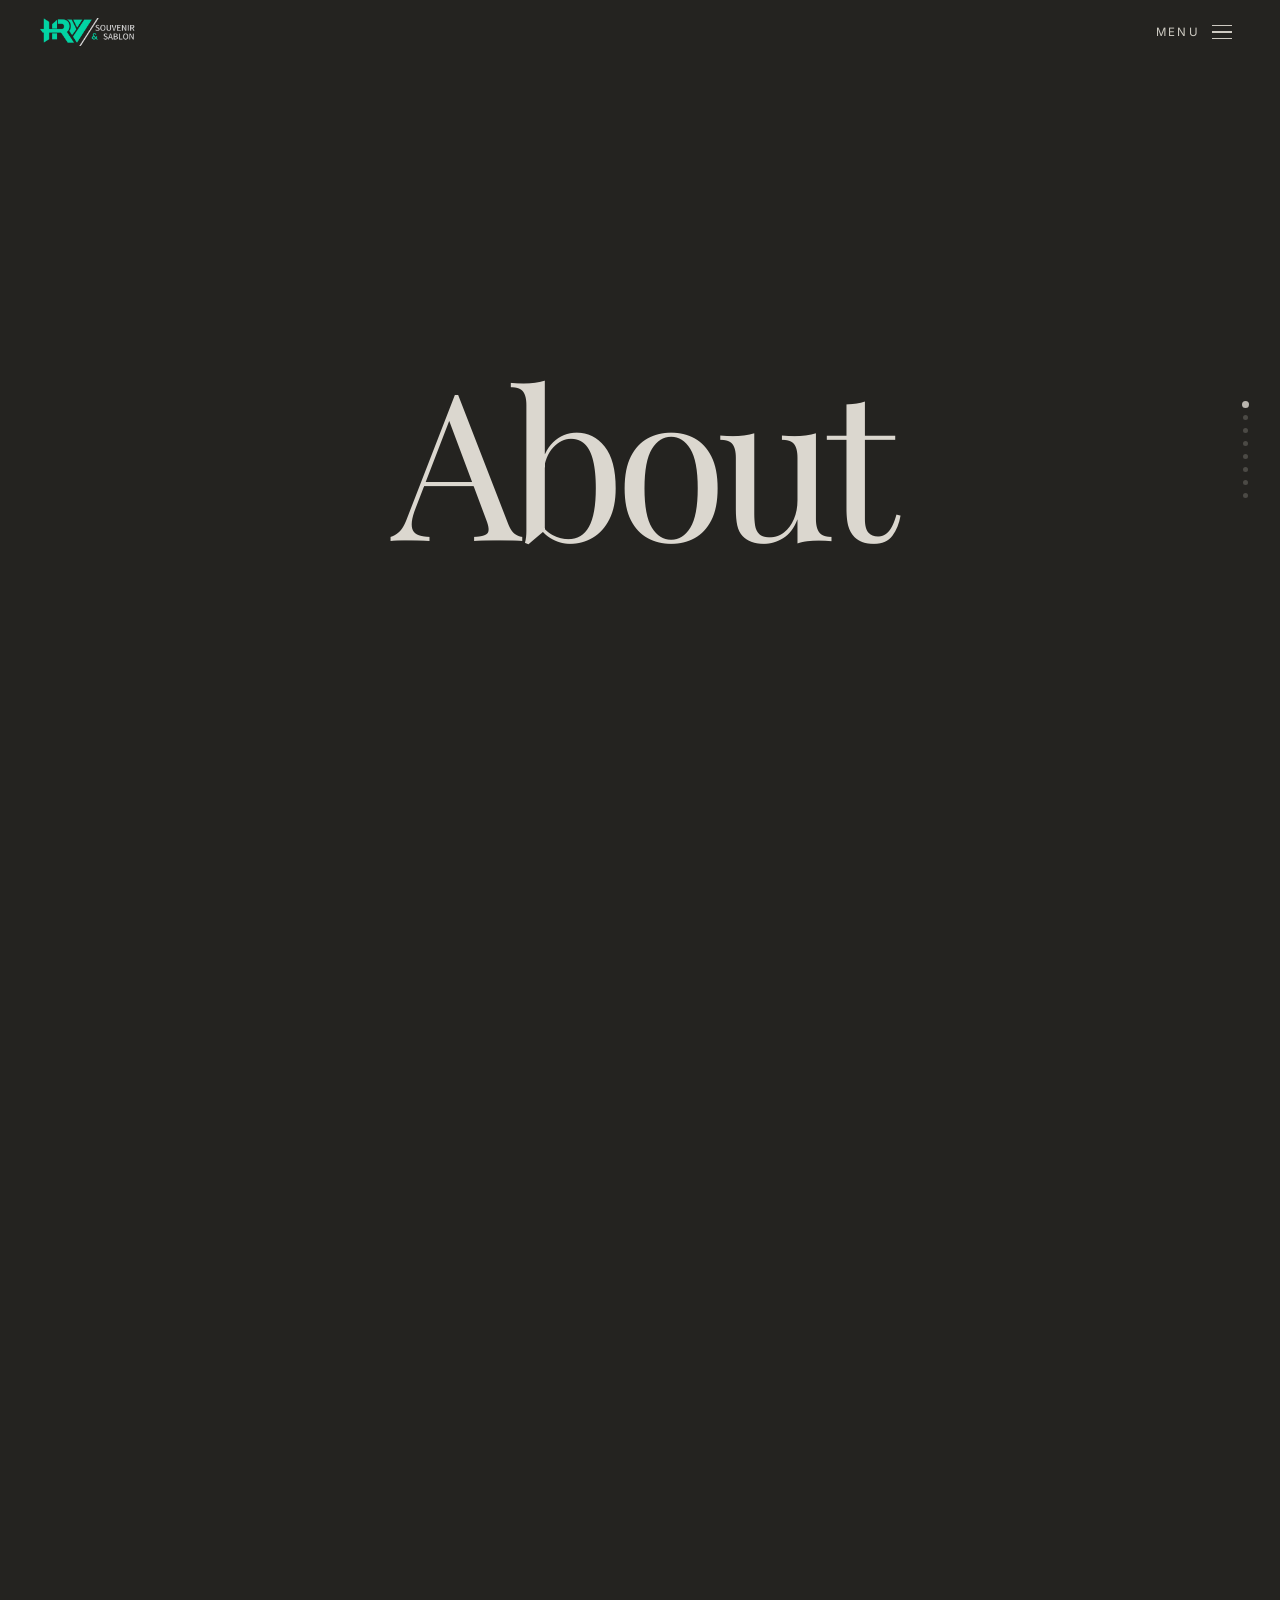
==== commit 3733127b: "update final bos" ====
--- a/pages/about.html
+++ b/pages/about.html
@@ -34,9 +34,9 @@
       <a href="./contact.html"  class="nav-overlay__link" data-close>Contact</a>
     </nav>
     <div class="nav-overlay__meta">
-      <a href="https://wa.me/6281234567890" target="_blank" class="nav-overlay__meta-link">WhatsApp</a>
-      <a href="https://instagram.com/hrwsouvenir" target="_blank" class="nav-overlay__meta-link">Instagram</a>
-      <a href="mailto:hello@hrwsouvenir.com" class="nav-overlay__meta-link">Email</a>
+      <a href="https://wa.me/6287817109746" target="_blank" class="nav-overlay__meta-link">WhatsApp</a>
+      <a href="https://instagram.com/hrw_souvenir" target="_blank" class="nav-overlay__meta-link">Instagram</a>
+      <a href="mailto:hrwsouvenir@gmail.com" class="nav-overlay__meta-link">Email</a>
     </div>
   </div>
 
@@ -55,7 +55,7 @@
       <div class="asc-panel asc-panel--left" data-panel="2">
         <span class="asc-eyebrow">Tentang Kami</span>
         <h1 class="asc-heading">Dibuat bersama,<br />untuk setiap cerita.</h1>
-        <p class="asc-desc">HRW Souvenir adalah usaha kreatif yang tumbuh melalui kolaborasi dengan mitra lokal — penjahit, pengrajin, percetakan, dan pelaku UMKM.</p>
+        <p class="asc-desc">HRW Souvenir adalah usaha kreatif yang tumbuh melalui kolaborasi dengan berbagai pihak: penjahit, pengrajin, percetakan, dan pelaku UMKM.</p>
       </div>
 
       <!-- Panel 3 — gambar + teks About -->
@@ -67,7 +67,7 @@
           <span class="asc-eyebrow">Tentang Kami</span>
           <h2 class="asc-subheading">About HRW Souvenir</h2>
           <p class="asc-copy">HRW Souvenir adalah usaha kreatif yang bergerak dalam bidang souvenir, merchandise, dan sablon.</p>
-          <p class="asc-copy">Kami membangun proses produksi melalui kolaborasi — penjahit, pengrajin, percetakan, dan pelaku usaha lokal — untuk menghadirkan produk bermakna sekaligus menciptakan peluang bagi mitra yang terlibat.</p>
+          <p class="asc-copy">Kami membangun proses produksi melalui kolaborasi dengan penjahit, pengrajin, percetakan, dan pelaku usaha lokal, untuk menghadirkan produk bermakna sekaligus menciptakan peluang bagi mitra yang terlibat.</p>
           <div class="asc-values">
             <span>Quality</span>
             <span>Collaboration</span>
@@ -87,7 +87,7 @@
         <div class="asc-split__content">
           <span class="asc-eyebrow">Kolaborasi</span>
           <h2 class="asc-subheading">One Order. Many Hands.</h2>
-          <p class="asc-copy">Sebuah produk tidak selalu dibuat oleh satu tangan. HRW bekerja bersama penjahit, pengrajin, percetakan — untuk menciptakan produk sekaligus membuka peluang kolaborasi.</p>
+          <p class="asc-copy">Sebuah produk tidak selalu dibuat oleh satu tangan. HRW bekerja bersama penjahit, pengrajin, dan percetakan, untuk menciptakan produk sekaligus membuka peluang kolaborasi.</p>
           <blockquote class="asc-quote">"Satu pesanan, lebih banyak pihak yang tumbuh."</blockquote>
         </div>
         <div class="asc-split__img">
@@ -116,7 +116,7 @@
           <div class="asc-essence-item">
             <span class="asc-essence-num">03</span>
             <span class="asc-essence-word">Grow</span>
-            <p class="asc-essence-desc">Tumbuh bersama pelanggan, mitra, dan lingkungan ekonomi di sekitar HRW — satu pesanan, lebih banyak pihak yang berkembang.</p>
+            <p class="asc-essence-desc">Tumbuh bersama pelanggan, mitra, dan lingkungan ekonomi di sekitar HRW. Satu pesanan, lebih banyak pihak yang berkembang.</p>
           </div>
         </div>
       </div>
@@ -125,7 +125,7 @@
       <div class="asc-panel asc-panel--center" data-panel="8">
         <div class="asc-cta">
           <h2 class="asc-cta__heading">Ada yang ingin<br />kamu pesan<br />atau diskusikan?</h2>
-          <p class="asc-cta__copy">Ceritakan kebutuhanmu — kami bantu dari konsultasi, desain, sampai produk jadi di tangan kamu.</p>
+          <p class="asc-cta__copy">Ceritakan kebutuhanmu, kami bantu dari konsultasi, desain, sampai produk jadi di tangan kamu.</p>
           <a href="./contact.html" class="asc-cta__link">Hubungi Kami →</a>
         </div>
       </div>
--- a/css/style.css
+++ b/css/style.css
@@ -77,7 +77,7 @@
 .navbar { position:fixed; top:0; left:0; right:0; height:var(--navbar-h); z-index:1000; display:flex; align-items:center; padding:0 var(--pad); }
 .navbar__inner { display:flex; align-items:center; justify-content:space-between; width:100%; max-width:var(--container); margin:0 auto; }
 .navbar__logo img { height:28px; width:auto; display:block; }
-.navbar__toggle { font-size:var(--text-xs); font-weight:400; letter-spacing:0.2em; text-transform:uppercase; color:var(--color-dark); display:flex; align-items:center; gap:var(--space-3); padding:var(--space-2); transition:opacity 0.2s; }
+.navbar__toggle { font-size:var(--text-xs); font-weight:400; letter-spacing:0.2em; text-transform:uppercase;  display:flex; align-items:center; gap:var(--space-3); padding:var(--space-2); transition:opacity 0.2s; color:var(--color-dark); }
 .navbar__toggle:hover { opacity:0.5; }
 .navbar__toggle-bars { display:flex; flex-direction:column; gap:5px; }
 .navbar__toggle-bars span { display:block; width:20px; height:1.5px; background:var(--color-dark); transition:transform 0.35s var(--ease-out), opacity 0.25s ease; transform-origin:center; }
@@ -97,12 +97,13 @@
 
 /* Hero */
 .hg-hero { position:relative; width:100%; height:100vh; min-height:580px; padding-top:var(--navbar-h); overflow:hidden; isolation:isolate; }
+.hg-hero::before { content:""; position:absolute; inset:0; z-index:1; background:linear-gradient(to right, rgba(218,218,210,0.72) 0%, rgba(218,218,210,0.35) 40%, transparent 65%); pointer-events:none; }
 .hg-hero__bg { position:absolute; inset:0; z-index:0; }
 .hg-hero__bg-img { width:100%; height:100%; object-fit:cover; object-position:right center; display:block; will-change:transform; }
 .hg-hero::after { content:''; position:absolute; inset:0; z-index:1; background-image:url("data:image/svg+xml,%3Csvg viewBox='0 0 200 200' xmlns='http://www.w3.org/2000/svg'%3E%3Cfilter id='n'%3E%3CfeTurbulence type='fractalNoise' baseFrequency='0.85' numOctaves='4' stitchTiles='stitch'/%3E%3C/filter%3E%3Crect width='100%25' height='100%25' filter='url(%23n)'/%3E%3C/svg%3E"); background-repeat:repeat; background-size:180px 180px; opacity:0.022; pointer-events:none; }
 .hg-hero__content { position:absolute; z-index:2; top:50%; left:25%; transform:translate(-50%,-50%); max-width:min(520px,45vw); }
 .hg-hero__heading { font-family:var(--font-serif); font-size:clamp(3.2rem,6.5vw,7rem); font-weight:400; color:var(--color-dark); line-height:1.0; letter-spacing:-0.045em; font-feature-settings:"liga" 1,"kern" 1; }
-.hg-hero__intro { margin-top:var(--space-6); max-width:320px; font-size:clamp(0.72rem,0.95vw,0.85rem); line-height:1.8; letter-spacing:0.12em; text-transform:uppercase; color:var(--color-muted); }
+.hg-hero__intro { margin-top:var(--space-6); max-width:320px; font-size:clamp(0.78rem,1.1vw,0.95rem); line-height:1.8; letter-spacing:0.12em; text-transform:uppercase; color:var(--color-dark); }
 .hg-hero__caption { position:relative; z-index:5; display:flex; align-items:center; justify-content:space-between; padding:var(--space-4) var(--pad) var(--space-4); background:transparent; gap:var(--space-8); }
 .hg-hero__caption-left { display:flex; flex-direction:column; gap:var(--space-2); }
 .hg-hero__product-name { font-family:var(--font-serif); font-size:var(--text-lg); font-weight:400; color:var(--color-dark); line-height:1.2; }
@@ -116,8 +117,8 @@
 .hg-products { display:grid; grid-template-columns:repeat(4,1fr); gap:clamp(0.5rem,1.2vw,1.5rem); padding:0 var(--pad); align-items:start; }
 .hg-product { display:block; position:relative; background:transparent; -webkit-tap-highlight-color:transparent; }
 .hg-product__number { display:block; margin-bottom:var(--space-3); font-size:0.68rem; letter-spacing:0.2em; color:rgba(26,26,24,0.32); }
-.hg-product__img-wrap { position:relative; width:100%; aspect-ratio:1/1; overflow:hidden; background:rgba(255,255,255,0.08); box-shadow:0 16px 48px rgba(26,26,24,0.05); }
-.hg-product__img { width:100%; height:100%; object-fit:cover; transition:opacity 0.5s ease; mix-blend-mode:multiply; }
+.hg-product__img-wrap { position:relative; width:100%; aspect-ratio:1/1; overflow:hidden; background:var(--color-bg); }
+.hg-product__img { width:100%; height:100%; object-fit:cover; transition:opacity 0.5s ease; }
 @media (hover:hover) and (pointer:fine) {
   .hg-product:hover .hg-product__img--default { opacity:0; }
   .hg-product:hover .hg-product__img--hover { opacity:1; }
@@ -335,7 +336,7 @@
   .hg-hero__bg-img { transition: none; }
   .hg-hero__content { top:auto; bottom:clamp(3rem,9vw,5rem); left:var(--pad); right:auto; transform:none; max-width:88vw; }
   .hg-hero__heading { font-size:clamp(3rem,12vw,4.5rem); }
-  .hg-hero__intro { max-width:280px; margin-top:var(--space-4); }
+  .hg-hero__intro { max-width:280px; margin-top:var(--space-4); color:var(--color-dark); font-size:clamp(0.75rem,2.8vw,0.88rem); }
   .hg-hero__caption { flex-direction:column; align-items:flex-start; gap:var(--space-3); }
   .hg-products { grid-template-columns:repeat(2,1fr); gap:clamp(0.75rem,4vw,1.25rem); padding-top:var(--space-8); }
   .hg-products-pin { height:320vh; }
@@ -740,8 +741,8 @@
 
 /* Navbar logo — putihkan di halaman gelap */
 .about-dark .navbar__logo img { filter: invert(1) brightness(0.85); }
-.about-dark .navbar__toggle { color: rgba(235,231,222,0.8); }
-.about-dark .navbar__toggle-bars span { background: rgba(235,231,222,0.8); }
+.about-dark .navbar__toggle { color:rgba(235,231,222,0.85); }
+.about-dark .navbar__toggle-bars span { background:rgba(235,231,222,0.85); }
 
 /* Responsive */
 @media (max-width: 768px) {
@@ -1410,4 +1411,41 @@
 }
 
 /* --- Footer logo konsistensi --- */
-.footer__logo { display: none; }+.footer__logo { display: none; }
+/* Mobile swipe mode — stage fixed, wrap overflow hidden */
+@media (max-width: 768px) {
+  .asc-wrap {
+    height: 100vh !important;
+    overflow: hidden !important;
+    position: relative;
+  }
+
+  .asc-stage {
+    position: fixed;
+    top: 0;
+    left: 0;
+    right: 0;
+    bottom: 0;
+    height: 100vh;
+  }
+
+  /* Dots tampil di mobile untuk navigasi */
+  .asc-dots {
+    display: flex !important;
+    right: clamp(0.75rem,2vw,1.25rem);
+  }
+
+  /* Panel aktif tidak overflow */
+  .asc-panel.is-active {
+    overflow-y: auto;
+    -webkit-overflow-scrolling: touch;
+  }
+}
+
+/* Navbar theme switching — home only */
+.navbar--light .navbar__toggle { color: var(--color-dark); }
+.navbar--light .navbar__toggle-bars span { background: var(--color-dark); }
+
+.navbar--dark .navbar__toggle { color: rgba(235,231,222,0.9); }
+.navbar--dark .navbar__toggle-bars span { background: rgba(235,231,222,0.9); }
+.navbar--dark .navbar__logo img { filter: invert(1) brightness(0.9); }
